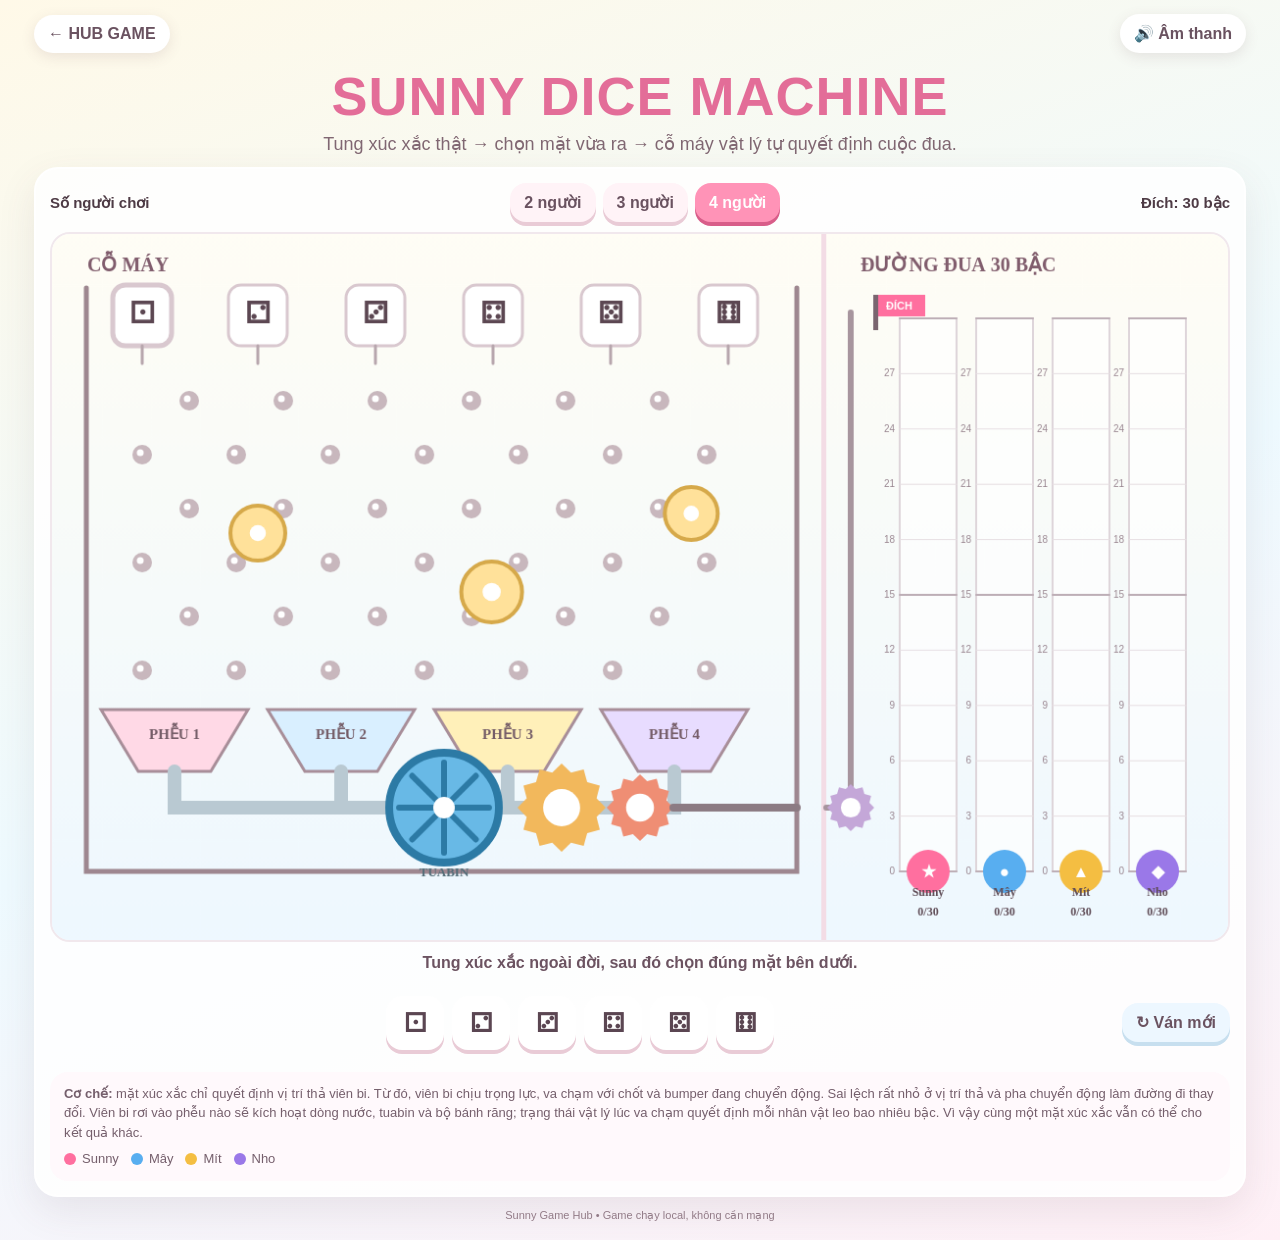
==== games/sunny-dice-machine/index.html @ 9e6ef7a1 "Add Sunny Dice Machine physics race" ====
<!doctype html>
<html lang="vi">
<head>
<meta charset="utf-8">
<meta name="viewport" content="width=device-width,initial-scale=1,viewport-fit=cover">
<meta name="theme-color" content="#fff3d8">
<title>Sunny Dice Machine</title>
<style>
*{box-sizing:border-box}html,body{margin:0;min-height:100%;font-family:"Trebuchet MS",Arial,sans-serif;color:#4e3b45;background:linear-gradient(160deg,#fff9e8,#eefaff 52%,#fff0f6)}button,a{font:inherit}.app{max-width:1240px;margin:auto;padding:14px}.topbar{display:flex;align-items:center;justify-content:space-between;gap:12px;margin-bottom:8px}.back,.iconbtn{border:0;text-decoration:none;background:#fff;color:#6a5260;border-radius:999px;padding:10px 14px;font-weight:900;box-shadow:0 4px 14px #6c4a5b20;cursor:pointer}.hero{text-align:center;padding:4px 10px 12px}.hero h1{margin:0;color:#e36d98;font-size:clamp(30px,5vw,54px);letter-spacing:1px}.hero p{margin:6px 0 0;color:#806772;font-size:clamp(14px,2vw,18px)}.panel{background:#ffffffdd;border:2px solid #fff;border-radius:24px;box-shadow:0 14px 38px #5f41521a;padding:14px}.setup{display:flex;align-items:center;justify-content:space-between;gap:12px;flex-wrap:wrap;margin-bottom:10px}.setup strong{font-size:15px}.seg{display:flex;gap:7px;flex-wrap:wrap}.seg button,.dice button,.reset{border:0;border-radius:16px;background:#fff3f7;color:#6a5260;min-width:48px;padding:10px 14px;font-weight:900;cursor:pointer;box-shadow:0 4px 0 #e9cbd6}.seg button.active{background:#ff93b7;color:#fff;box-shadow:0 4px 0 #d85d89}.seg button:active,.dice button:active,.reset:active{transform:translateY(2px);box-shadow:0 2px 0 #d9bdc8}.canvaswrap{background:#f9fbff;border-radius:20px;overflow:hidden;border:2px solid #f1e8ed}.canvaswrap canvas{display:block;width:100%;height:auto;aspect-ratio:5/3;touch-action:none}.status{display:flex;gap:8px;align-items:center;justify-content:center;min-height:42px;font-weight:900;text-align:center;color:#6c5361}.dicezone{margin-top:12px;display:grid;grid-template-columns:1fr auto;gap:12px;align-items:center}.dice{display:flex;gap:8px;justify-content:center;flex-wrap:wrap}.dice button{font-size:26px;line-height:1;width:58px;height:54px;padding:0;background:#fff;color:#5b4652}.dice button:hover{background:#fff4c8}.dice button:disabled{opacity:.4;cursor:not-allowed}.reset{background:#edf7ff;box-shadow:0 4px 0 #c7dfef}.help{margin-top:12px;font-size:13px;line-height:1.5;color:#755f6c;background:#fff9fc;border-radius:18px;padding:12px 14px}.legend{display:flex;gap:12px;flex-wrap:wrap;margin-top:7px}.dot{display:inline-flex;align-items:center;gap:6px}.dot i{width:12px;height:12px;border-radius:50%;display:inline-block}.history{margin-top:10px;display:flex;gap:7px;flex-wrap:wrap;justify-content:center}.chip{background:#fff;border:1px solid #f0dfe7;border-radius:999px;padding:6px 10px;font-size:12px;font-weight:800}.footer{text-align:center;color:#927b87;font-size:11px;margin:12px 0 4px}@media(max-width:720px){.app{padding:8px}.panel{padding:8px;border-radius:18px}.dicezone{grid-template-columns:1fr}.reset{justify-self:center}.canvaswrap{border-radius:14px}.setup{justify-content:center}.setup>strong{width:100%;text-align:center}.hero{padding-bottom:8px}.help{font-size:12px}}
</style>
</head>
<body>
<main class="app">
  <div class="topbar">
    <a class="back" href="../../index.html">← HUB GAME</a>
    <button class="iconbtn" id="soundBtn" type="button">🔊 Âm thanh</button>
  </div>
  <section class="hero">
    <h1>SUNNY DICE MACHINE</h1>
    <p>Tung xúc xắc thật → chọn mặt vừa ra → cỗ máy vật lý tự quyết định cuộc đua.</p>
  </section>
  <section class="panel">
    <div class="setup">
      <strong>Số người chơi</strong>
      <div class="seg" id="playerButtons">
        <button type="button" data-players="2">2 người</button>
        <button type="button" data-players="3">3 người</button>
        <button type="button" data-players="4" class="active">4 người</button>
      </div>
      <strong>Đích: 30 bậc</strong>
    </div>
    <div class="canvaswrap"><canvas id="game" width="1200" height="720" aria-label="Cỗ máy xúc xắc vật lý"></canvas></div>
    <div class="status" id="status">Tung xúc xắc ngoài đời, sau đó chọn đúng mặt bên dưới.</div>
    <div class="dicezone">
      <div class="dice" id="diceButtons">
        <button type="button" data-die="1" aria-label="Xúc xắc 1">⚀</button>
        <button type="button" data-die="2" aria-label="Xúc xắc 2">⚁</button>
        <button type="button" data-die="3" aria-label="Xúc xắc 3">⚂</button>
        <button type="button" data-die="4" aria-label="Xúc xắc 4">⚃</button>
        <button type="button" data-die="5" aria-label="Xúc xắc 5">⚄</button>
        <button type="button" data-die="6" aria-label="Xúc xắc 6">⚅</button>
      </div>
      <button class="reset" id="resetBtn" type="button">↻ Ván mới</button>
    </div>
    <div class="history" id="history"></div>
    <div class="help">
      <b>Cơ chế:</b> mặt xúc xắc chỉ quyết định vị trí thả viên bi. Từ đó, viên bi chịu trọng lực, va chạm với chốt và bumper đang chuyển động. Sai lệch rất nhỏ ở vị trí thả và pha chuyển động làm đường đi thay đổi. Viên bi rơi vào phễu nào sẽ kích hoạt dòng nước, tuabin và bộ bánh răng; trạng thái vật lý lúc va chạm quyết định mỗi nhân vật leo bao nhiêu bậc. Vì vậy cùng một mặt xúc xắc vẫn có thể cho kết quả khác.
      <div class="legend">
        <span class="dot"><i style="background:#ff6f9f"></i>Sunny</span>
        <span class="dot"><i style="background:#58aef0"></i>Mây</span>
        <span class="dot"><i style="background:#f4be42"></i>Mít</span>
        <span class="dot"><i style="background:#9a78e8"></i>Nho</span>
      </div>
    </div>
  </section>
  <div class="footer">Sunny Game Hub • Game chạy local, không cần mạng</div>
</main>
<script>
(()=>{'use strict';
const canvas=document.getElementById('game'),ctx=canvas.getContext('2d');
const statusEl=document.getElementById('status'),historyEl=document.getElementById('history');
const diceBtns=[...document.querySelectorAll('[data-die]')],playerBtns=[...document.querySelectorAll('[data-players]')];
const soundBtn=document.getElementById('soundBtn'),resetBtn=document.getElementById('resetBtn');
const W=1200,H=720,MACHINE_R=780,TARGET=30;
const racers=[
  {name:'Sunny',icon:'★',color:'#ff6f9f'},
  {name:'Mây',icon:'●',color:'#58aef0'},
  {name:'Mít',icon:'▲',color:'#f4be42'},
  {name:'Nho',icon:'◆',color:'#9a78e8'}
];
const dieChars=['','⚀','⚁','⚂','⚃','⚄','⚅'];
let audioCtx=null,lastHitSound=0;
function beep(freq=440,dur=.05,vol=.025){
  if(!state.sound)return;
  try{
    audioCtx=audioCtx||new (window.AudioContext||window.webkitAudioContext)();
    const o=audioCtx.createOscillator(),g=audioCtx.createGain();
    o.frequency.value=freq;o.type='sine';g.gain.value=vol;o.connect(g);g.connect(audioCtx.destination);
    const t=audioCtx.currentTime;g.gain.setValueAtTime(vol,t);g.gain.exponentialRampToValueAtTime(.0001,t+dur);
    o.start(t);o.stop(t+dur);
  }catch(e){}
}
function mulberry32(a){return function(){let t=a+=0x6D2B79F5;t=Math.imul(t^t>>>15,t|1);t^=t+Math.imul(t^t>>>7,t|61);return((t^t>>>14)>>>0)/4294967296}}
function clamp(v,a,b){return Math.max(a,Math.min(b,v))}
function lerp(a,b,t){return a+(b-a)*t}
function roundRect(x,y,w,h,r,fill,stroke){
  ctx.beginPath();ctx.roundRect(x,y,w,h,r);if(fill){ctx.fillStyle=fill;ctx.fill()}if(stroke){ctx.strokeStyle=stroke;ctx.stroke()}
}
const pegs=[];
for(let r=0;r<6;r++){
  const count=6+(r%2),gap=96,start=92+(r%2?0:48);
  for(let c=0;c<count;c++){const x=start+c*gap;if(x<745)pegs.push({x,y:170+r*55,r:10})}
}
const movingBase=[
  {x:210,y:305,r:23,amp:28,speed:2.1,phase:0},
  {x:420,y:365,r:26,amp:34,speed:1.7,phase:1},
  {x:625,y:285,r:22,amp:30,speed:2.45,phase:2}
];
const state={
  players:4,scores:[0,0,0,0],visualScores:[0,0,0,0],phase:'idle',die:0,marble:null,
  simTime:0,chainTime:0,round:0,history:[],sound:true,winner:null,run:null,particles:[],
  turbine:0,gear:0,resultApplied:false
};
function setStatus(s){statusEl.textContent=s}
function setDiceEnabled(on){diceBtns.forEach(b=>b.disabled=!on)}
function startRun(die){
  if(state.phase!=='idle')return;
  state.die=die;state.round++;state.phase='drop';state.simTime=0;state.chainTime=0;state.resultApplied=false;state.particles=[];
  const seed=((Date.now()&0xffffffff)^(die*2654435761)^(state.round*2246822519))>>>0,rng=mulberry32(seed);
  const startXs=[0,92,210,330,450,570,690];
  const jitter=(rng()-.5)*9,side=(rng()-.5)*18;
  const phases=movingBase.map(()=>rng()*Math.PI*2);
  state.run={seed,rng,phases,collisions:0,energy:0,cup:-1,impact:null,moves:null,oldScores:state.scores.slice(),targetScores:null};
  state.marble={x:startXs[die]+jitter,y:78,vx:side,vy:0,r:15,rot:0};
  setDiceEnabled(false);setStatus('Máy đang chạy: viên bi '+dieChars[die]+' đã được thả...');
  beep(620,.07,.035);
}
function collideCircle(ball,cx,cy,cr,mvx=0,mvy=0){
  const dx=ball.x-cx,dy=ball.y-cy,rr=ball.r+cr,d2=dx*dx+dy*dy;
  if(d2>=rr*rr||d2===0)return false;
  const d=Math.sqrt(d2),nx=dx/d,ny=dy/d,over=rr-d;
  ball.x+=nx*over;ball.y+=ny*over;
  const rvx=ball.vx-mvx,rvy=ball.vy-mvy,dot=rvx*nx+rvy*ny;
  if(dot<0){
    const e=.78;
    ball.vx-=(1+e)*dot*nx;ball.vy-=(1+e)*dot*ny;
    const tangentX=-ny,tangentY=nx,tang=ball.vx*tangentX+ball.vy*tangentY;
    ball.vx-=tangentX*tang*.025;ball.vy-=tangentY*tang*.025;
  }
  state.run.collisions++;state.run.energy+=Math.min(3,Math.abs(dot)*.0025);
  const now=performance.now();if(now-lastHitSound>55){beep(220+Math.min(500,Math.abs(dot)),.025,.012);lastHitSound=now}
  return true;
}
function stepPhysics(dt){
  if(state.phase!=='drop'||!state.marble)return;
  const b=state.marble;state.simTime+=dt;
  b.vy+=1020*dt;b.x+=b.vx*dt;b.y+=b.vy*dt;b.rot+=b.vx*dt*.018;
  if(b.x-b.r<38){b.x=38+b.r;b.vx=Math.abs(b.vx)*.82;state.run.collisions++}
  if(b.x+b.r>MACHINE_R-24){b.x=MACHINE_R-24-b.r;b.vx=-Math.abs(b.vx)*.82;state.run.collisions++}
  pegs.forEach(p=>collideCircle(b,p.x,p.y,p.r));
  movingBase.forEach((p,i)=>{
    const ph=state.run.phases[i],cx=p.x+Math.sin(state.simTime*p.speed+ph)*p.amp;
    const mvx=Math.cos(state.simTime*p.speed+ph)*p.amp*p.speed;
    collideCircle(b,cx,p.y,p.r,mvx,0);
  });
  if(b.y>505){
    const cup=clamp(Math.floor((b.x-50)/170),0,3);
    state.run.cup=cup;
    state.run.impact={x:b.x,y:b.y,vx:b.vx,vy:b.vy,speed:Math.hypot(b.vx,b.vy)};
    beginChain();
  }else if(state.simTime>8){
    b.y=510;state.run.cup=clamp(Math.floor((b.x-50)/170),0,3);
    state.run.impact={x:b.x,y:b.y,vx:b.vx,vy:b.vy,speed:Math.hypot(b.vx,b.vy)};
    beginChain();
  }
}
function computeMoves(){
  const r=state.run,i=r.impact,cup=r.cup;
  const basis=i.x*.017+i.vx*.026+i.vy*.0067+r.collisions*.61+state.die*1.19+r.energy*.43;
  const moves=[];
  for(let p=0;p<state.players;p++){
    const wave=Math.sin(basis+p*1.83)+Math.cos(basis*.57+p*2.11)+Math.sin((cup+1)*(p+2)*.79+i.speed*.008);
    let m=1+Math.floor(clamp((wave+3)/6,0,.999)*5);
    if(p===cup%state.players)m=Math.min(6,m+1);
    moves.push(m);
  }
  r.moves=moves;r.targetScores=r.oldScores.map((s,p)=>s+(moves[p]||0));
}
function beginChain(){
  if(state.phase!=='drop')return;
  state.phase='chain';state.chainTime=0;state.marble.vx*=.25;state.marble.vy=0;
  computeMoves();
  setStatus('Viên bi vào phễu '+(state.run.cup+1)+'. Nước đang truyền lực sang tuabin...');
  beep(180,.12,.03);
}
function updateChain(dt){
  if(state.phase!=='chain')return;
  state.chainTime+=dt;
  const impact=state.run.impact,boost=1+clamp(impact.speed/900,0,.8)+clamp(state.run.energy/10,0,.6);
  if(state.chainTime>.55){state.turbine+=dt*4.2*boost;state.gear-=dt*2.5*boost}
  if(state.chainTime>.35&&state.chainTime<1.8&&Math.random()<dt*45){
    state.particles.push({t:0,d:.7+Math.random()*.6,j:(Math.random()-.5)*18});
  }
  state.particles.forEach(p=>p.t+=dt);state.particles=state.particles.filter(p=>p.t<p.d);
  if(state.chainTime>1.65){
    const q=clamp((state.chainTime-1.65)/1.15,0,1),ease=1-Math.pow(1-q,3);
    for(let p=0;p<state.players;p++)state.visualScores[p]=lerp(state.run.oldScores[p],state.run.targetScores[p],ease);
  }
  if(state.chainTime>2.9&&!state.resultApplied){
    state.resultApplied=true;state.scores=state.run.targetScores.slice();state.visualScores=state.scores.slice();
    const best=Math.max(...state.scores.slice(0,state.players));
    const crossed=[];for(let p=0;p<state.players;p++)if(state.scores[p]>=TARGET)crossed.push(p);
    const desc=state.run.moves.map((m,p)=>racers[p].name+' +'+m).join(' • ');
    state.history.unshift(dieChars[state.die]+' → '+desc);state.history=state.history.slice(0,5);renderHistory();
    if(crossed.length){
      let winner=crossed[0];crossed.forEach(p=>{if(state.scores[p]>state.scores[winner])winner=p});
      state.winner=winner;state.phase='gameover';setStatus('🏆 '+racers[winner].name+' đã lên tới đỉnh! Bấm “Ván mới” để chơi lại.');beep(880,.16,.05);setTimeout(()=>beep(1100,.18,.04),170);
    }else{
      state.phase='idle';setDiceEnabled(true);setStatus('Kết quả: '+desc+'. Tung xúc xắc thật cho lượt tiếp theo.');beep(760,.08,.025);
    }
  }
}
function renderHistory(){historyEl.innerHTML=state.history.map(x=>'<span class="chip">'+x+'</span>').join('')}
function resetGame(players=state.players){
  state.players=players;state.scores=[0,0,0,0];state.visualScores=[0,0,0,0];state.phase='idle';state.die=0;state.marble=null;state.round=0;state.history=[];state.winner=null;state.particles=[];state.turbine=0;state.gear=0;state.resultApplied=false;
  playerBtns.forEach(b=>b.classList.toggle('active',+b.dataset.players===players));
  setDiceEnabled(true);renderHistory();setStatus('Tung xúc xắc ngoài đời, sau đó chọn đúng mặt bên dưới.');
}
function drawMachine(){
  ctx.clearRect(0,0,W,H);
  const g=ctx.createLinearGradient(0,0,0,H);g.addColorStop(0,'#fffdf5');g.addColorStop(1,'#eef8ff');ctx.fillStyle=g;ctx.fillRect(0,0,W,H);
  ctx.fillStyle='#f3dce5';ctx.fillRect(785,0,5,H);
  ctx.fillStyle='#815d6d';ctx.font='900 20px Trebuchet MS';ctx.fillText('CỖ MÁY',36,38);ctx.fillText('ĐƯỜNG ĐUA 30 BẬC',825,38);
  // khung máy
  ctx.strokeStyle='#9e8790';ctx.lineWidth=5;ctx.beginPath();ctx.moveTo(35,55);ctx.lineTo(35,650);ctx.lineTo(760,650);ctx.lineTo(760,55);ctx.stroke();
  // 6 cửa thả
  const xs=[92,210,330,450,570,690];
  for(let d=1;d<=6;d++){
    roundRect(xs[d-1]-30,52,60,62,13,'#fff','#d9c8cf');ctx.fillStyle='#5c4752';ctx.font='700 30px Arial';ctx.textAlign='center';ctx.fillText(dieChars[d],xs[d-1],91);
    ctx.strokeStyle='#b7a6ad';ctx.lineWidth=3;ctx.beginPath();ctx.moveTo(xs[d-1],114);ctx.lineTo(xs[d-1],132);ctx.stroke();
  }
  ctx.textAlign='left';
  // chốt
  pegs.forEach(p=>{ctx.beginPath();ctx.arc(p.x,p.y,p.r,0,Math.PI*2);ctx.fillStyle='#c8b7bd';ctx.fill();ctx.beginPath();ctx.arc(p.x-2,p.y-2,p.r*.35,0,Math.PI*2);ctx.fillStyle='#fff';ctx.fill()});
  // bumper động
  movingBase.forEach((p,i)=>{
    const ph=state.run?state.run.phases[i]:p.phase,cx=p.x+Math.sin((state.simTime||0)*p.speed+ph)*p.amp;
    ctx.beginPath();ctx.arc(cx,p.y,p.r+5,0,Math.PI*2);ctx.fillStyle='#ffe19a';ctx.fill();ctx.strokeStyle='#d6a94a';ctx.lineWidth=4;ctx.stroke();
    ctx.beginPath();ctx.arc(cx,p.y,p.r*.36,0,Math.PI*2);ctx.fillStyle='#fff';ctx.fill();
  });
  // phễu
  for(let c=0;c<4;c++){
    const x=50+c*170;
    ctx.fillStyle=['#ffd9e6','#d9efff','#fff0b9','#e8dcff'][c];
    ctx.beginPath();ctx.moveTo(x,485);ctx.lineTo(x+150,485);ctx.lineTo(x+112,548);ctx.lineTo(x+38,548);ctx.closePath();ctx.fill();
    ctx.strokeStyle='#a88e99';ctx.lineWidth=3;ctx.stroke();
    ctx.fillStyle='#755d68';ctx.font='800 15px Trebuchet MS';ctx.textAlign='center';ctx.fillText('PHỄU '+(c+1),x+75,515);
  }
  ctx.textAlign='left';
  // ống dẫn
  const cup=state.run?state.run.cup:-1;
  for(let c=0;c<4;c++){
    const sx=125+c*170,sy=548;ctx.strokeStyle=c===cup&&state.phase==='chain'?'#63bff0':'#b9c9d2';ctx.lineWidth=14;ctx.lineCap='round';
    ctx.beginPath();ctx.moveTo(sx,sy);ctx.lineTo(sx,585);ctx.lineTo(400,585);ctx.stroke();
  }
  // tuabin
  drawWheel(400,585,56,state.turbine,'#68b9e6','#2c7aa5',8);
  ctx.fillStyle='#536d78';ctx.font='800 13px Trebuchet MS';ctx.textAlign='center';ctx.fillText('TUABIN',400,655);
  // bánh răng
  drawGear(520,585,45,state.gear,'#f2b85c');drawGear(600,585,34,-state.gear*1.35,'#ef8e74');
  ctx.strokeStyle='#8c7b83';ctx.lineWidth=8;ctx.beginPath();ctx.moveTo(634,585);ctx.lineTo(760,585);ctx.stroke();
  // nước
  if(state.phase==='chain'&&cup>=0){
    const sx=125+cup*170;
    state.particles.forEach(p=>{
      const q=clamp(p.t/p.d,0,1);let x,y;
      if(q<.4){const z=q/.4;x=sx;y=lerp(548,585,z)}
      else{const z=(q-.4)/.6;x=lerp(sx,400,z);y=585}
      ctx.beginPath();ctx.arc(x+p.j*Math.sin(q*Math.PI),y,5,0,Math.PI*2);ctx.fillStyle='#55b9eeaa';ctx.fill()
    });
  }
  // viên bi
  if(state.marble){
    const b=state.marble;ctx.save();ctx.translate(b.x,b.y);ctx.rotate(b.rot);
    const mg=ctx.createRadialGradient(-5,-7,2,0,0,b.r);mg.addColorStop(0,'#fff6a8');mg.addColorStop(.35,'#ffbd52');mg.addColorStop(1,'#d9772d');
    ctx.fillStyle=mg;ctx.beginPath();ctx.arc(0,0,b.r,0,Math.PI*2);ctx.fill();ctx.strokeStyle='#a85c26';ctx.lineWidth=2;ctx.stroke();ctx.restore();
  }
  // truyền lực sang khu đua
  ctx.strokeStyle='#a7959e';ctx.lineWidth=6;ctx.beginPath();ctx.moveTo(790,585);ctx.lineTo(815,585);ctx.lineTo(815,80);ctx.stroke();
  drawGear(815,585,24,-state.gear*1.6,'#c4a7d8');
}
function drawWheel(x,y,r,a,fill,stroke,spokes){
  ctx.save();ctx.translate(x,y);ctx.rotate(a);ctx.strokeStyle=stroke;ctx.lineWidth=8;ctx.fillStyle=fill;ctx.beginPath();ctx.arc(0,0,r,0,Math.PI*2);ctx.fill();ctx.stroke();
  ctx.lineWidth=6;for(let i=0;i<spokes;i++){const t=i*Math.PI*2/spokes;ctx.beginPath();ctx.moveTo(0,0);ctx.lineTo(Math.cos(t)*r*.82,Math.sin(t)*r*.82);ctx.stroke()}
  ctx.beginPath();ctx.arc(0,0,11,0,Math.PI*2);ctx.fillStyle='#fff';ctx.fill();ctx.restore();
}
function drawGear(x,y,r,a,color){
  ctx.save();ctx.translate(x,y);ctx.rotate(a);ctx.fillStyle=color;ctx.beginPath();
  const n=12;for(let i=0;i<n*2;i++){const rr=i%2?r*.82:r,ang=i*Math.PI/n;const px=Math.cos(ang)*rr,py=Math.sin(ang)*rr;i?ctx.lineTo(px,py):ctx.moveTo(px,py)}ctx.closePath();ctx.fill();
  ctx.beginPath();ctx.arc(0,0,r*.42,0,Math.PI*2);ctx.fillStyle='#fff';ctx.fill();ctx.restore();
}
function drawRace(){
  const top=86,bottom=650,trackH=bottom-top;
  for(let p=0;p<state.players;p++){
    const x=865+p*78,w=58;
    ctx.fillStyle='#ffffffb5';ctx.fillRect(x,top,w,trackH);
    ctx.strokeStyle='#ded5da';ctx.lineWidth=2;ctx.strokeRect(x,top,w,trackH);
    for(let s=0;s<=10;s++){
      const y=bottom-s*(trackH/10);ctx.strokeStyle=s%5===0?'#bdaeb6':'#e7dfe3';ctx.lineWidth=s%5===0?2:1;
      ctx.beginPath();ctx.moveTo(x,y);ctx.lineTo(x+w,y);ctx.stroke();
      if(s<10){ctx.fillStyle='#9a8791';ctx.font='10px Arial';ctx.textAlign='right';ctx.fillText(String(s*3),x-5,y+3)}
    }
    const score=clamp(state.visualScores[p],0,TARGET),y=bottom-(score/TARGET)*trackH;
    ctx.fillStyle=racers[p].color;ctx.beginPath();ctx.arc(x+w/2,y,22,0,Math.PI*2);ctx.fill();
    ctx.fillStyle='#fff';ctx.font='900 17px Arial';ctx.textAlign='center';ctx.fillText(racers[p].icon,x+w/2,y+6);
    ctx.fillStyle='#5e4b55';ctx.font='900 12px Trebuchet MS';ctx.fillText(racers[p].name,x+w/2,675);ctx.fillText(Math.floor(state.visualScores[p])+'/30',x+w/2,695);
    if(state.phase==='chain'&&state.chainTime>1.65&&state.run&&state.run.moves){
      const q=clamp((state.chainTime-1.65)/1.15,0,1);
      if(q<1){ctx.fillStyle=racers[p].color;ctx.font='900 18px Trebuchet MS';ctx.fillText('+'+state.run.moves[p],x+w/2,y-31)}
    }
  }
  ctx.textAlign='left';
  // cờ đích
  ctx.fillStyle='#7a6570';ctx.fillRect(838,62,5,36);ctx.fillStyle='#ff6f9f';ctx.fillRect(843,62,48,22);ctx.fillStyle='#fff';ctx.font='900 11px Arial';ctx.fillText('ĐÍCH',851,77);
  if(state.winner!==null&&state.phase==='gameover'){
    ctx.fillStyle='#fff8c6e8';ctx.fillRect(830,280,330,120);ctx.fillStyle='#6b5360';ctx.font='900 28px Trebuchet MS';ctx.textAlign='center';ctx.fillText('🏆 '+racers[state.winner].name+' THẮNG!',995,340);ctx.font='700 15px Trebuchet MS';ctx.fillText('Hoàn thành cuộc đua 30 bậc',995,370);ctx.textAlign='left';
  }
}
function render(){drawMachine();drawRace()}
let last=performance.now(),acc=0;
function loop(now){
  const frame=Math.min(.05,(now-last)/1000);last=now;acc+=frame;
  const fixed=1/120;while(acc>=fixed){stepPhysics(fixed);updateChain(fixed);acc-=fixed}
  render();requestAnimationFrame(loop)
}
diceBtns.forEach(b=>b.addEventListener('click',()=>startRun(+b.dataset.die)));
playerBtns.forEach(b=>b.addEventListener('click',()=>{const n=+b.dataset.players;if(n===state.players)return;if(state.round&&state.phase!=='gameover'&&!confirm('Đổi số người sẽ bắt đầu ván mới. Tiếp tục?'))return;resetGame(n)}));
resetBtn.addEventListener('click',()=>resetGame(state.players));
soundBtn.addEventListener('click',()=>{state.sound=!state.sound;soundBtn.textContent=state.sound?'🔊 Âm thanh':'🔇 Tắt âm'});
resetGame(4);requestAnimationFrame(loop);
})();
</script>
</body>
</html>
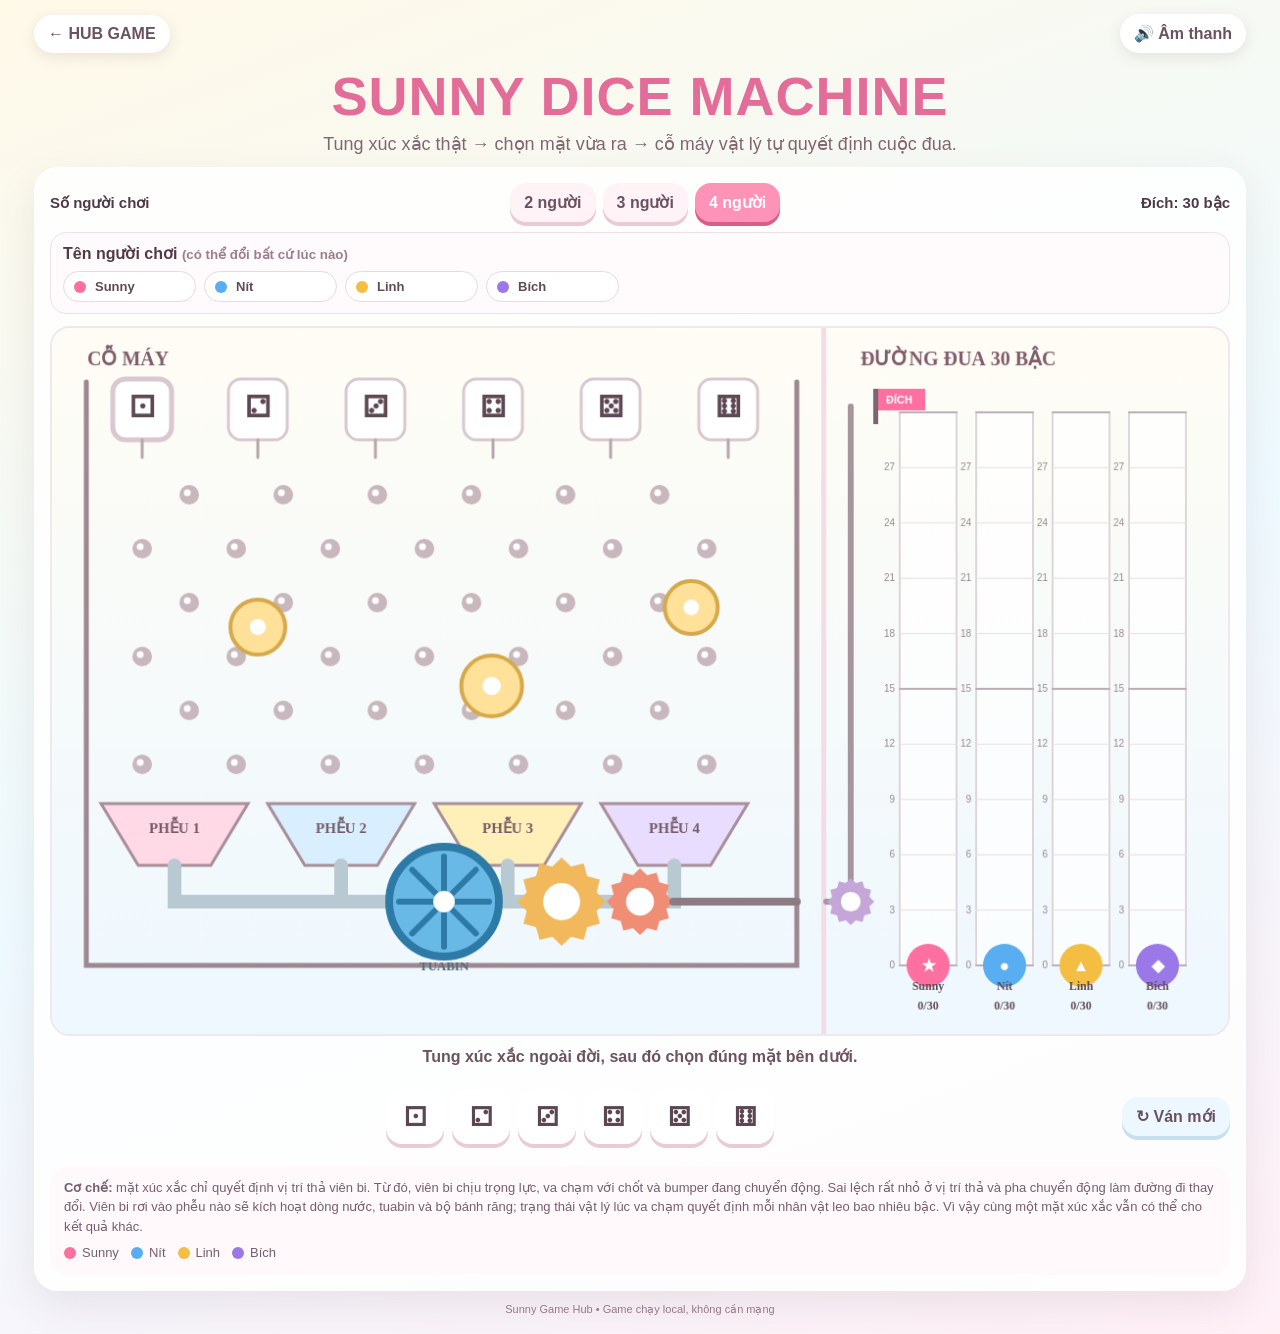
==== commit 8c0396b4: "Slow water animation and add editable player names" ====
--- a/games/sunny-dice-machine/index.html
+++ b/games/sunny-dice-machine/index.html
@@ -6,7 +6,7 @@
 <meta name="theme-color" content="#fff3d8">
 <title>Sunny Dice Machine</title>
 <style>
-*{box-sizing:border-box}html,body{margin:0;min-height:100%;font-family:"Trebuchet MS",Arial,sans-serif;color:#4e3b45;background:linear-gradient(160deg,#fff9e8,#eefaff 52%,#fff0f6)}button,a{font:inherit}.app{max-width:1240px;margin:auto;padding:14px}.topbar{display:flex;align-items:center;justify-content:space-between;gap:12px;margin-bottom:8px}.back,.iconbtn{border:0;text-decoration:none;background:#fff;color:#6a5260;border-radius:999px;padding:10px 14px;font-weight:900;box-shadow:0 4px 14px #6c4a5b20;cursor:pointer}.hero{text-align:center;padding:4px 10px 12px}.hero h1{margin:0;color:#e36d98;font-size:clamp(30px,5vw,54px);letter-spacing:1px}.hero p{margin:6px 0 0;color:#806772;font-size:clamp(14px,2vw,18px)}.panel{background:#ffffffdd;border:2px solid #fff;border-radius:24px;box-shadow:0 14px 38px #5f41521a;padding:14px}.setup{display:flex;align-items:center;justify-content:space-between;gap:12px;flex-wrap:wrap;margin-bottom:10px}.setup strong{font-size:15px}.seg{display:flex;gap:7px;flex-wrap:wrap}.seg button,.dice button,.reset{border:0;border-radius:16px;background:#fff3f7;color:#6a5260;min-width:48px;padding:10px 14px;font-weight:900;cursor:pointer;box-shadow:0 4px 0 #e9cbd6}.seg button.active{background:#ff93b7;color:#fff;box-shadow:0 4px 0 #d85d89}.seg button:active,.dice button:active,.reset:active{transform:translateY(2px);box-shadow:0 2px 0 #d9bdc8}.canvaswrap{background:#f9fbff;border-radius:20px;overflow:hidden;border:2px solid #f1e8ed}.canvaswrap canvas{display:block;width:100%;height:auto;aspect-ratio:5/3;touch-action:none}.status{display:flex;gap:8px;align-items:center;justify-content:center;min-height:42px;font-weight:900;text-align:center;color:#6c5361}.dicezone{margin-top:12px;display:grid;grid-template-columns:1fr auto;gap:12px;align-items:center}.dice{display:flex;gap:8px;justify-content:center;flex-wrap:wrap}.dice button{font-size:26px;line-height:1;width:58px;height:54px;padding:0;background:#fff;color:#5b4652}.dice button:hover{background:#fff4c8}.dice button:disabled{opacity:.4;cursor:not-allowed}.reset{background:#edf7ff;box-shadow:0 4px 0 #c7dfef}.help{margin-top:12px;font-size:13px;line-height:1.5;color:#755f6c;background:#fff9fc;border-radius:18px;padding:12px 14px}.legend{display:flex;gap:12px;flex-wrap:wrap;margin-top:7px}.dot{display:inline-flex;align-items:center;gap:6px}.dot i{width:12px;height:12px;border-radius:50%;display:inline-block}.history{margin-top:10px;display:flex;gap:7px;flex-wrap:wrap;justify-content:center}.chip{background:#fff;border:1px solid #f0dfe7;border-radius:999px;padding:6px 10px;font-size:12px;font-weight:800}.footer{text-align:center;color:#927b87;font-size:11px;margin:12px 0 4px}@media(max-width:720px){.app{padding:8px}.panel{padding:8px;border-radius:18px}.dicezone{grid-template-columns:1fr}.reset{justify-self:center}.canvaswrap{border-radius:14px}.setup{justify-content:center}.setup>strong{width:100%;text-align:center}.hero{padding-bottom:8px}.help{font-size:12px}}
+*{box-sizing:border-box}html,body{margin:0;min-height:100%;font-family:"Trebuchet MS",Arial,sans-serif;color:#4e3b45;background:linear-gradient(160deg,#fff9e8,#eefaff 52%,#fff0f6)}button,a{font:inherit}.app{max-width:1240px;margin:auto;padding:14px}.topbar{display:flex;align-items:center;justify-content:space-between;gap:12px;margin-bottom:8px}.back,.iconbtn{border:0;text-decoration:none;background:#fff;color:#6a5260;border-radius:999px;padding:10px 14px;font-weight:900;box-shadow:0 4px 14px #6c4a5b20;cursor:pointer}.hero{text-align:center;padding:4px 10px 12px}.hero h1{margin:0;color:#e36d98;font-size:clamp(30px,5vw,54px);letter-spacing:1px}.hero p{margin:6px 0 0;color:#806772;font-size:clamp(14px,2vw,18px)}.panel{background:#ffffffdd;border:2px solid #fff;border-radius:24px;box-shadow:0 14px 38px #5f41521a;padding:14px}.setup{display:flex;align-items:center;justify-content:space-between;gap:12px;flex-wrap:wrap;margin-bottom:10px}.setup strong{font-size:15px}.seg{display:flex;gap:7px;flex-wrap:wrap}.namesbox{margin:2px 0 12px;padding:11px 12px;background:#fffafc;border:1px solid #f3dfe8;border-radius:16px}.namesbox strong{display:block;margin-bottom:8px}.namesbox small{font-weight:700;color:#9a7f8d}.nameinputs{display:flex;gap:8px;flex-wrap:wrap}.namefield{display:flex;align-items:center;gap:7px;background:#fff;border:1px solid #ead9e1;border-radius:999px;padding:6px 10px}.namefield i{width:12px;height:12px;border-radius:50%;display:block;flex:none}.namefield input{width:92px;border:0;outline:0;background:transparent;color:#5f4b56;font-weight:900;font-size:13px}.namefield input:focus{color:#d95786}.seg button,.dice button,.reset{border:0;border-radius:16px;background:#fff3f7;color:#6a5260;min-width:48px;padding:10px 14px;font-weight:900;cursor:pointer;box-shadow:0 4px 0 #e9cbd6}.seg button.active{background:#ff93b7;color:#fff;box-shadow:0 4px 0 #d85d89}.seg button:active,.dice button:active,.reset:active{transform:translateY(2px);box-shadow:0 2px 0 #d9bdc8}.canvaswrap{background:#f9fbff;border-radius:20px;overflow:hidden;border:2px solid #f1e8ed}.canvaswrap canvas{display:block;width:100%;height:auto;aspect-ratio:5/3;touch-action:none}.status{display:flex;gap:8px;align-items:center;justify-content:center;min-height:42px;font-weight:900;text-align:center;color:#6c5361}.dicezone{margin-top:12px;display:grid;grid-template-columns:1fr auto;gap:12px;align-items:center}.dice{display:flex;gap:8px;justify-content:center;flex-wrap:wrap}.dice button{font-size:26px;line-height:1;width:58px;height:54px;padding:0;background:#fff;color:#5b4652}.dice button:hover{background:#fff4c8}.dice button:disabled{opacity:.4;cursor:not-allowed}.reset{background:#edf7ff;box-shadow:0 4px 0 #c7dfef}.help{margin-top:12px;font-size:13px;line-height:1.5;color:#755f6c;background:#fff9fc;border-radius:18px;padding:12px 14px}.legend{display:flex;gap:12px;flex-wrap:wrap;margin-top:7px}.dot{display:inline-flex;align-items:center;gap:6px}.dot i{width:12px;height:12px;border-radius:50%;display:inline-block}.history{margin-top:10px;display:flex;gap:7px;flex-wrap:wrap;justify-content:center}.chip{background:#fff;border:1px solid #f0dfe7;border-radius:999px;padding:6px 10px;font-size:12px;font-weight:800}.footer{text-align:center;color:#927b87;font-size:11px;margin:12px 0 4px}@media(max-width:720px){.app{padding:8px}.panel{padding:8px;border-radius:18px}.dicezone{grid-template-columns:1fr}.reset{justify-self:center}.canvaswrap{border-radius:14px}.setup{justify-content:center}.setup>strong{width:100%;text-align:center}.nameinputs{justify-content:center}.namefield input{width:82px}.hero{padding-bottom:8px}.help{font-size:12px}}
 </style>
 </head>
 <body>
@@ -29,6 +29,10 @@
       </div>
       <strong>Đích: 30 bậc</strong>
     </div>
+    <div class="namesbox">
+      <strong>Tên người chơi <small>(có thể đổi bất cứ lúc nào)</small></strong>
+      <div class="nameinputs" id="nameInputs"></div>
+    </div>
     <div class="canvaswrap"><canvas id="game" width="1200" height="720" aria-label="Cỗ máy xúc xắc vật lý"></canvas></div>
     <div class="status" id="status">Tung xúc xắc ngoài đời, sau đó chọn đúng mặt bên dưới.</div>
     <div class="dicezone">
@@ -45,12 +49,7 @@
     <div class="history" id="history"></div>
     <div class="help">
       <b>Cơ chế:</b> mặt xúc xắc chỉ quyết định vị trí thả viên bi. Từ đó, viên bi chịu trọng lực, va chạm với chốt và bumper đang chuyển động. Sai lệch rất nhỏ ở vị trí thả và pha chuyển động làm đường đi thay đổi. Viên bi rơi vào phễu nào sẽ kích hoạt dòng nước, tuabin và bộ bánh răng; trạng thái vật lý lúc va chạm quyết định mỗi nhân vật leo bao nhiêu bậc. Vì vậy cùng một mặt xúc xắc vẫn có thể cho kết quả khác.
-      <div class="legend">
-        <span class="dot"><i style="background:#ff6f9f"></i>Sunny</span>
-        <span class="dot"><i style="background:#58aef0"></i>Mây</span>
-        <span class="dot"><i style="background:#f4be42"></i>Mít</span>
-        <span class="dot"><i style="background:#9a78e8"></i>Nho</span>
-      </div>
+      <div class="legend" id="legend"></div>
     </div>
   </section>
   <div class="footer">Sunny Game Hub • Game chạy local, không cần mạng</div>
@@ -59,14 +58,19 @@
 (()=>{'use strict';
 const canvas=document.getElementById('game'),ctx=canvas.getContext('2d');
 const statusEl=document.getElementById('status'),historyEl=document.getElementById('history');
+const nameInputsEl=document.getElementById('nameInputs'),legendEl=document.getElementById('legend');
 const diceBtns=[...document.querySelectorAll('[data-die]')],playerBtns=[...document.querySelectorAll('[data-players]')];
 const soundBtn=document.getElementById('soundBtn'),resetBtn=document.getElementById('resetBtn');
 const W=1200,H=720,MACHINE_R=780,TARGET=30;
+const DEFAULT_NAMES=['Sunny','Nít','Linh','Bích'];
+let savedNames;
+try{savedNames=JSON.parse(localStorage.getItem('sunnyDicePlayerNames')||'null')}catch(e){savedNames=null}
+if(!Array.isArray(savedNames))savedNames=DEFAULT_NAMES.slice();
 const racers=[
-  {name:'Sunny',icon:'★',color:'#ff6f9f'},
-  {name:'Mây',icon:'●',color:'#58aef0'},
-  {name:'Mít',icon:'▲',color:'#f4be42'},
-  {name:'Nho',icon:'◆',color:'#9a78e8'}
+  {name:savedNames[0]||DEFAULT_NAMES[0],icon:'★',color:'#ff6f9f'},
+  {name:savedNames[1]||DEFAULT_NAMES[1],icon:'●',color:'#58aef0'},
+  {name:savedNames[2]||DEFAULT_NAMES[2],icon:'▲',color:'#f4be42'},
+  {name:savedNames[3]||DEFAULT_NAMES[3],icon:'◆',color:'#9a78e8'}
 ];
 const dieChars=['','⚀','⚁','⚂','⚃','⚄','⚅'];
 let audioCtx=null,lastHitSound=0;
@@ -103,6 +107,30 @@
 };
 function setStatus(s){statusEl.textContent=s}
 function setDiceEnabled(on){diceBtns.forEach(b=>b.disabled=!on)}
+function saveNames(){
+  try{localStorage.setItem('sunnyDicePlayerNames',JSON.stringify(racers.map(r=>r.name)))}catch(e){}
+}
+function renderLegend(){
+  legendEl.replaceChildren();
+  for(let p=0;p<state.players;p++){
+    const span=document.createElement('span');span.className='dot';
+    const dot=document.createElement('i');dot.style.background=racers[p].color;
+    const name=document.createTextNode(racers[p].name||DEFAULT_NAMES[p]);
+    span.append(dot,name);legendEl.append(span);
+  }
+}
+function renderNameInputs(){
+  nameInputsEl.replaceChildren();
+  for(let p=0;p<state.players;p++){
+    const label=document.createElement('label');label.className='namefield';
+    const dot=document.createElement('i');dot.style.background=racers[p].color;
+    const input=document.createElement('input');input.type='text';input.maxLength=12;input.value=racers[p].name||DEFAULT_NAMES[p];input.setAttribute('aria-label','Tên người chơi '+(p+1));
+    input.addEventListener('input',()=>{racers[p].name=input.value.slice(0,12);saveNames();renderLegend()});
+    input.addEventListener('blur',()=>{const v=input.value.trim();racers[p].name=v||DEFAULT_NAMES[p];input.value=racers[p].name;saveNames();renderLegend()});
+    label.append(dot,input);nameInputsEl.append(label);
+  }
+  renderLegend();
+}
 function startRun(die){
   if(state.phase!=='idle')return;
   state.die=die;state.round++;state.phase='drop';state.simTime=0;state.chainTime=0;state.resultApplied=false;state.particles=[];
@@ -110,7 +138,7 @@
   const startXs=[0,92,210,330,450,570,690];
   const jitter=(rng()-.5)*9,side=(rng()-.5)*18;
   const phases=movingBase.map(()=>rng()*Math.PI*2);
-  state.run={seed,rng,phases,collisions:0,energy:0,cup:-1,impact:null,moves:null,oldScores:state.scores.slice(),targetScores:null};
+  state.run={seed,rng,phases,collisions:0,energy:0,cup:-1,impact:null,moves:null,oldScores:state.scores.slice(),targetScores:null,waterAnnounced:false};
   state.marble={x:startXs[die]+jitter,y:78,vx:side,vy:0,r:15,rot:0};
   setDiceEnabled(false);setStatus('Máy đang chạy: viên bi '+dieChars[die]+' đã được thả...');
   beep(620,.07,.035);
@@ -177,16 +205,17 @@
   if(state.phase!=='chain')return;
   state.chainTime+=dt;
   const impact=state.run.impact,boost=1+clamp(impact.speed/900,0,.8)+clamp(state.run.energy/10,0,.6);
-  if(state.chainTime>.55){state.turbine+=dt*4.2*boost;state.gear-=dt*2.5*boost}
-  if(state.chainTime>.35&&state.chainTime<1.8&&Math.random()<dt*45){
-    state.particles.push({t:0,d:.7+Math.random()*.6,j:(Math.random()-.5)*18});
+  if(state.chainTime>.45&&state.chainTime<4.15&&Math.random()<dt*22){
+    state.particles.push({t:0,d:3.0+Math.random()*1.15,j:(Math.random()-.5)*12,r:5.5+Math.random()*2.5});
   }
   state.particles.forEach(p=>p.t+=dt);state.particles=state.particles.filter(p=>p.t<p.d);
-  if(state.chainTime>1.65){
-    const q=clamp((state.chainTime-1.65)/1.15,0,1),ease=1-Math.pow(1-q,3);
+  if(state.chainTime>2.75){state.turbine+=dt*2.15*boost;state.gear-=dt*1.25*boost}
+  if(state.chainTime>2.85&&!state.run.waterAnnounced){state.run.waterAnnounced=true;setStatus('Nước đã tới tuabin. Guồng nước và bánh răng đang truyền lực sang đường đua...')}
+  if(state.chainTime>4.55){
+    const q=clamp((state.chainTime-4.55)/1.25,0,1),ease=1-Math.pow(1-q,3);
     for(let p=0;p<state.players;p++)state.visualScores[p]=lerp(state.run.oldScores[p],state.run.targetScores[p],ease);
   }
-  if(state.chainTime>2.9&&!state.resultApplied){
+  if(state.chainTime>6.05&&!state.resultApplied){
     state.resultApplied=true;state.scores=state.run.targetScores.slice();state.visualScores=state.scores.slice();
     const best=Math.max(...state.scores.slice(0,state.players));
     const crossed=[];for(let p=0;p<state.players;p++)if(state.scores[p]>=TARGET)crossed.push(p);
@@ -200,11 +229,14 @@
     }
   }
 }
-function renderHistory(){historyEl.innerHTML=state.history.map(x=>'<span class="chip">'+x+'</span>').join('')}
+function renderHistory(){
+  historyEl.replaceChildren();
+  state.history.forEach(x=>{const span=document.createElement('span');span.className='chip';span.textContent=x;historyEl.append(span)});
+}
 function resetGame(players=state.players){
   state.players=players;state.scores=[0,0,0,0];state.visualScores=[0,0,0,0];state.phase='idle';state.die=0;state.marble=null;state.round=0;state.history=[];state.winner=null;state.particles=[];state.turbine=0;state.gear=0;state.resultApplied=false;
   playerBtns.forEach(b=>b.classList.toggle('active',+b.dataset.players===players));
-  setDiceEnabled(true);renderHistory();setStatus('Tung xúc xắc ngoài đời, sau đó chọn đúng mặt bên dưới.');
+  renderNameInputs();setDiceEnabled(true);renderHistory();setStatus('Tung xúc xắc ngoài đời, sau đó chọn đúng mặt bên dưới.');
 }
 function drawMachine(){
   ctx.clearRect(0,0,W,H);
@@ -249,14 +281,21 @@
   // bánh răng
   drawGear(520,585,45,state.gear,'#f2b85c');drawGear(600,585,34,-state.gear*1.35,'#ef8e74');
   ctx.strokeStyle='#8c7b83';ctx.lineWidth=8;ctx.beginPath();ctx.moveTo(634,585);ctx.lineTo(760,585);ctx.stroke();
-  // nước
+  // nước: chạy chậm, có dòng chính và giọt lớn để nhìn rõ đường truyền lực
   if(state.phase==='chain'&&cup>=0){
     const sx=125+cup*170;
+    const waterQ=clamp((state.chainTime-.45)/3.15,0,1);
+    ctx.save();ctx.strokeStyle='#4ebaf0cc';ctx.lineWidth=9;ctx.lineCap='round';ctx.beginPath();ctx.moveTo(sx,548);
+    if(waterQ<=.24){ctx.lineTo(sx,lerp(548,585,waterQ/.24))}
+    else{ctx.lineTo(sx,585);ctx.lineTo(lerp(sx,400,(waterQ-.24)/.76),585)}
+    ctx.stroke();ctx.restore();
     state.particles.forEach(p=>{
       const q=clamp(p.t/p.d,0,1);let x,y;
-      if(q<.4){const z=q/.4;x=sx;y=lerp(548,585,z)}
-      else{const z=(q-.4)/.6;x=lerp(sx,400,z);y=585}
-      ctx.beginPath();ctx.arc(x+p.j*Math.sin(q*Math.PI),y,5,0,Math.PI*2);ctx.fillStyle='#55b9eeaa';ctx.fill()
+      if(q<.24){const z=q/.24;x=sx;y=lerp(548,585,z)}
+      else{const z=(q-.24)/.76;x=lerp(sx,400,z);y=585}
+      const px=x+p.j*Math.sin(q*Math.PI);
+      ctx.beginPath();ctx.arc(px,y,p.r,0,Math.PI*2);ctx.fillStyle='#43b7ee';ctx.fill();
+      ctx.beginPath();ctx.arc(px-2,y-2,Math.max(2,p.r*.35),0,Math.PI*2);ctx.fillStyle='#dff6ff';ctx.fill();
     });
   }
   // viên bi
@@ -294,8 +333,8 @@
     ctx.fillStyle=racers[p].color;ctx.beginPath();ctx.arc(x+w/2,y,22,0,Math.PI*2);ctx.fill();
     ctx.fillStyle='#fff';ctx.font='900 17px Arial';ctx.textAlign='center';ctx.fillText(racers[p].icon,x+w/2,y+6);
     ctx.fillStyle='#5e4b55';ctx.font='900 12px Trebuchet MS';ctx.fillText(racers[p].name,x+w/2,675);ctx.fillText(Math.floor(state.visualScores[p])+'/30',x+w/2,695);
-    if(state.phase==='chain'&&state.chainTime>1.65&&state.run&&state.run.moves){
-      const q=clamp((state.chainTime-1.65)/1.15,0,1);
+    if(state.phase==='chain'&&state.chainTime>4.55&&state.run&&state.run.moves){
+      const q=clamp((state.chainTime-4.55)/1.25,0,1);
       if(q<1){ctx.fillStyle=racers[p].color;ctx.font='900 18px Trebuchet MS';ctx.fillText('+'+state.run.moves[p],x+w/2,y-31)}
     }
   }
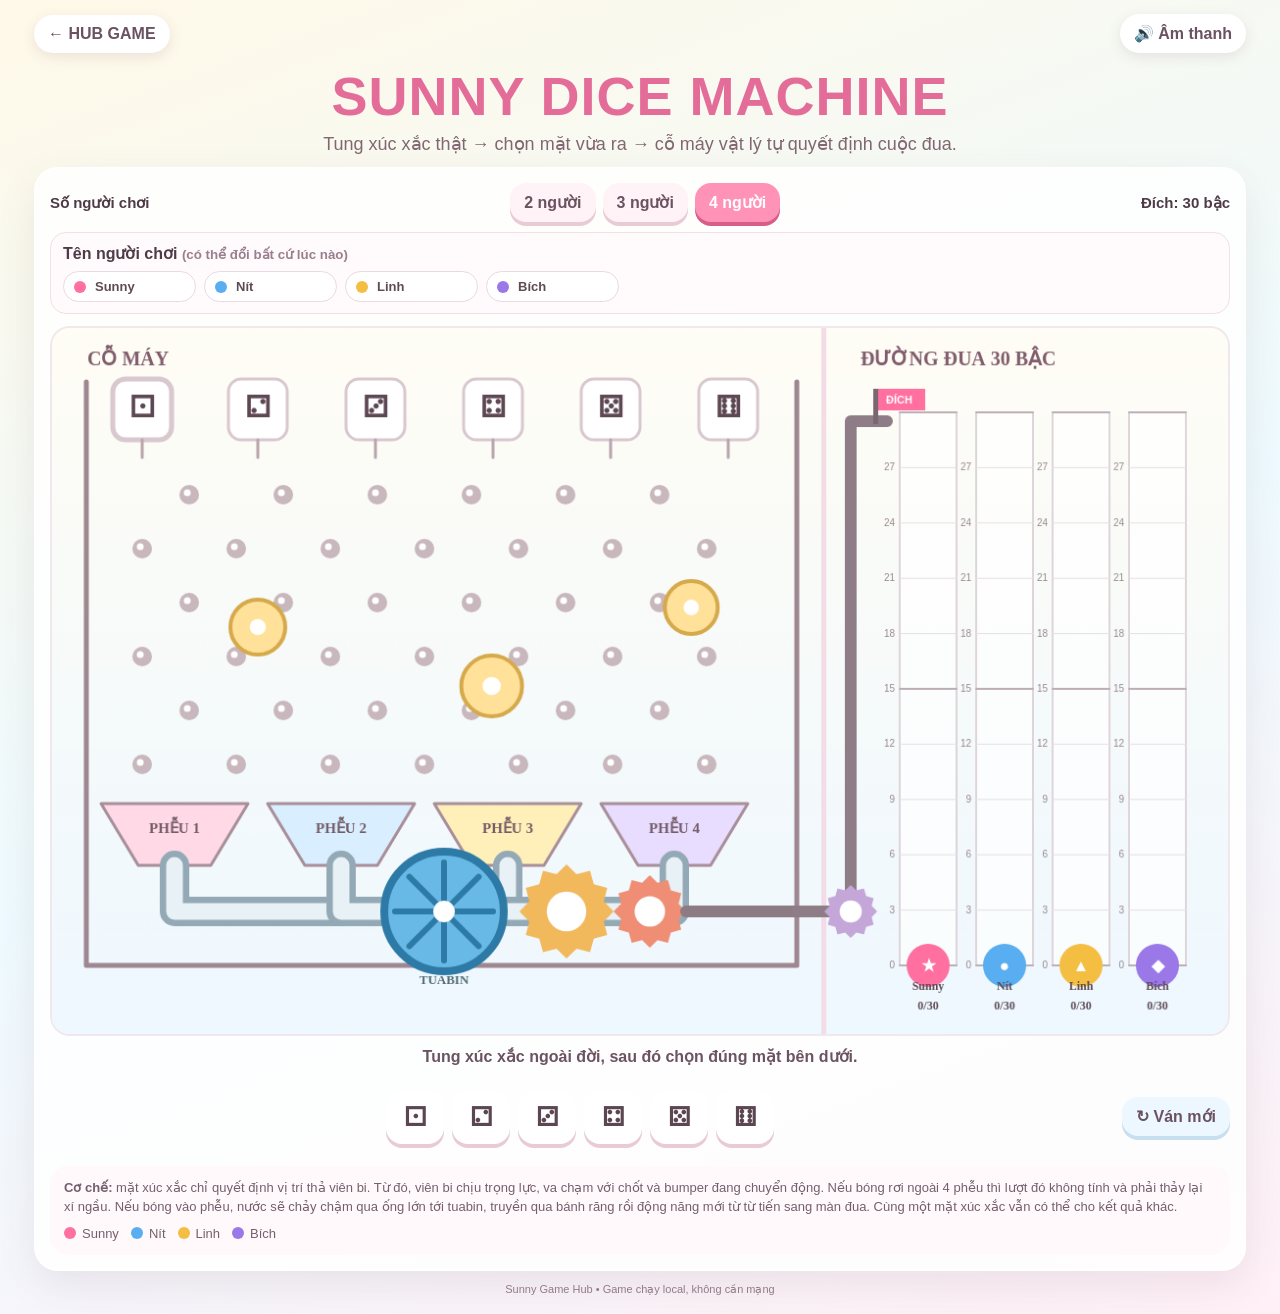
==== commit f77913e0: "Handle missed funnels and extend mechanical energy chain" ====
--- a/games/sunny-dice-machine/index.html
+++ b/games/sunny-dice-machine/index.html
@@ -48,7 +48,7 @@
     </div>
     <div class="history" id="history"></div>
     <div class="help">
-      <b>Cơ chế:</b> mặt xúc xắc chỉ quyết định vị trí thả viên bi. Từ đó, viên bi chịu trọng lực, va chạm với chốt và bumper đang chuyển động. Sai lệch rất nhỏ ở vị trí thả và pha chuyển động làm đường đi thay đổi. Viên bi rơi vào phễu nào sẽ kích hoạt dòng nước, tuabin và bộ bánh răng; trạng thái vật lý lúc va chạm quyết định mỗi nhân vật leo bao nhiêu bậc. Vì vậy cùng một mặt xúc xắc vẫn có thể cho kết quả khác.
+      <b>Cơ chế:</b> mặt xúc xắc chỉ quyết định vị trí thả viên bi. Từ đó, viên bi chịu trọng lực, va chạm với chốt và bumper đang chuyển động. Nếu bóng rơi ngoài 4 phễu thì lượt đó không tính và phải thảy lại xí ngầu. Nếu bóng vào phễu, nước sẽ chảy chậm qua ống lớn tới tuabin, truyền qua bánh răng rồi động năng mới từ từ tiến sang màn đua. Cùng một mặt xúc xắc vẫn có thể cho kết quả khác.
       <div class="legend" id="legend"></div>
     </div>
   </section>
@@ -103,7 +103,7 @@
 const state={
   players:4,scores:[0,0,0,0],visualScores:[0,0,0,0],phase:'idle',die:0,marble:null,
   simTime:0,chainTime:0,round:0,history:[],sound:true,winner:null,run:null,particles:[],
-  turbine:0,gear:0,resultApplied:false
+  turbine:0,gear:0,resultApplied:false,missTime:0
 };
 function setStatus(s){statusEl.textContent=s}
 function setDiceEnabled(on){diceBtns.forEach(b=>b.disabled=!on)}
@@ -138,10 +138,30 @@
   const startXs=[0,92,210,330,450,570,690];
   const jitter=(rng()-.5)*9,side=(rng()-.5)*18;
   const phases=movingBase.map(()=>rng()*Math.PI*2);
-  state.run={seed,rng,phases,collisions:0,energy:0,cup:-1,impact:null,moves:null,oldScores:state.scores.slice(),targetScores:null,waterAnnounced:false};
+  state.run={seed,rng,phases,collisions:0,energy:0,cup:-1,impact:null,moves:null,oldScores:state.scores.slice(),targetScores:null,waterAnnounced:false,gearAnnounced:false,energyAnnounced:false,raceAnnounced:false};
   state.marble={x:startXs[die]+jitter,y:78,vx:side,vy:0,r:15,rot:0};
   setDiceEnabled(false);setStatus('Máy đang chạy: viên bi '+dieChars[die]+' đã được thả...');
   beep(620,.07,.035);
+}
+function detectCup(x){
+  for(let c=0;c<4;c++){
+    const left=50+c*170,right=left+150;
+    if(x>=left&&x<=right)return c;
+  }
+  return -1;
+}
+function handleMiss(){
+  if(state.phase!=='drop')return;
+  state.phase='miss';state.missTime=0;state.run.cup=-1;
+  state.round=Math.max(0,state.round-1);
+  setStatus('Quả bóng rơi ra ngoài phễu. Không tính lượt này — hãy thảy lại xí ngầu.');
+  beep(125,.18,.03);
+}
+function updateMiss(dt){
+  if(state.phase!=='miss'||!state.marble)return;
+  state.missTime+=dt;
+  const b=state.marble;b.vy+=920*dt;b.x+=b.vx*dt;b.y+=b.vy*dt;b.rot+=b.vx*dt*.018;
+  if(state.missTime>.9||b.y>700){state.marble=null;state.phase='idle';setDiceEnabled(true)}
 }
 function collideCircle(ball,cx,cy,cr,mvx=0,mvy=0){
   const dx=ball.x-cx,dy=ball.y-cy,rr=ball.r+cr,d2=dx*dx+dy*dy;
@@ -172,12 +192,16 @@
     collideCircle(b,cx,p.y,p.r,mvx,0);
   });
   if(b.y>505){
-    const cup=clamp(Math.floor((b.x-50)/170),0,3);
+    const cup=detectCup(b.x);
+    if(cup<0){handleMiss();return}
     state.run.cup=cup;
     state.run.impact={x:b.x,y:b.y,vx:b.vx,vy:b.vy,speed:Math.hypot(b.vx,b.vy)};
     beginChain();
   }else if(state.simTime>8){
-    b.y=510;state.run.cup=clamp(Math.floor((b.x-50)/170),0,3);
+    b.y=510;
+    const cup=detectCup(b.x);
+    if(cup<0){handleMiss();return}
+    state.run.cup=cup;
     state.run.impact={x:b.x,y:b.y,vx:b.vx,vy:b.vy,speed:Math.hypot(b.vx,b.vy)};
     beginChain();
   }
@@ -205,17 +229,21 @@
   if(state.phase!=='chain')return;
   state.chainTime+=dt;
   const impact=state.run.impact,boost=1+clamp(impact.speed/900,0,.8)+clamp(state.run.energy/10,0,.6);
-  if(state.chainTime>.45&&state.chainTime<4.15&&Math.random()<dt*22){
-    state.particles.push({t:0,d:3.0+Math.random()*1.15,j:(Math.random()-.5)*12,r:5.5+Math.random()*2.5});
+  if(state.chainTime>.55&&state.chainTime<6.15&&Math.random()<dt*18){
+    state.particles.push({t:0,d:4.5+Math.random()*1.0,j:(Math.random()-.5)*10,r:6.5+Math.random()*3});
   }
   state.particles.forEach(p=>p.t+=dt);state.particles=state.particles.filter(p=>p.t<p.d);
-  if(state.chainTime>2.75){state.turbine+=dt*2.15*boost;state.gear-=dt*1.25*boost}
-  if(state.chainTime>2.85&&!state.run.waterAnnounced){state.run.waterAnnounced=true;setStatus('Nước đã tới tuabin. Guồng nước và bánh răng đang truyền lực sang đường đua...')}
-  if(state.chainTime>4.55){
-    const q=clamp((state.chainTime-4.55)/1.25,0,1),ease=1-Math.pow(1-q,3);
+  if(state.chainTime>4.65){state.turbine+=dt*1.65*boost}
+  if(state.chainTime>5.45){state.gear-=dt*.92*boost}
+  if(state.chainTime>4.75&&!state.run.waterAnnounced){state.run.waterAnnounced=true;setStatus('Nước đã tới tuabin. Guồng nước bắt đầu tích động năng...')}
+  if(state.chainTime>5.65&&!state.run.gearAnnounced){state.run.gearAnnounced=true;setStatus('Tuabin đang kéo dần bộ bánh răng. Động năng được truyền sang trục dẫn...')}
+  if(state.chainTime>6.55&&!state.run.energyAnnounced){state.run.energyAnnounced=true;setStatus('Động năng đang tiến dần qua trục truyền sang màn đua...')}
+  if(state.chainTime>9.25&&!state.run.raceAnnounced){state.run.raceAnnounced=true;setStatus('Động năng đã tới đường đua. Các nhân vật bắt đầu tiến lên...')}
+  if(state.chainTime>9.25){
+    const q=clamp((state.chainTime-9.25)/2.15,0,1),ease=1-Math.pow(1-q,3);
     for(let p=0;p<state.players;p++)state.visualScores[p]=lerp(state.run.oldScores[p],state.run.targetScores[p],ease);
   }
-  if(state.chainTime>6.05&&!state.resultApplied){
+  if(state.chainTime>11.65&&!state.resultApplied){
     state.resultApplied=true;state.scores=state.run.targetScores.slice();state.visualScores=state.scores.slice();
     const best=Math.max(...state.scores.slice(0,state.players));
     const crossed=[];for(let p=0;p<state.players;p++)if(state.scores[p]>=TARGET)crossed.push(p);
@@ -234,7 +262,7 @@
   state.history.forEach(x=>{const span=document.createElement('span');span.className='chip';span.textContent=x;historyEl.append(span)});
 }
 function resetGame(players=state.players){
-  state.players=players;state.scores=[0,0,0,0];state.visualScores=[0,0,0,0];state.phase='idle';state.die=0;state.marble=null;state.round=0;state.history=[];state.winner=null;state.particles=[];state.turbine=0;state.gear=0;state.resultApplied=false;
+  state.players=players;state.scores=[0,0,0,0];state.visualScores=[0,0,0,0];state.phase='idle';state.die=0;state.marble=null;state.round=0;state.history=[];state.winner=null;state.particles=[];state.turbine=0;state.gear=0;state.resultApplied=false;state.missTime=0;
   playerBtns.forEach(b=>b.classList.toggle('active',+b.dataset.players===players));
   renderNameInputs();setDiceEnabled(true);renderHistory();setStatus('Tung xúc xắc ngoài đời, sau đó chọn đúng mặt bên dưới.');
 }
@@ -269,33 +297,36 @@
     ctx.fillStyle='#755d68';ctx.font='800 15px Trebuchet MS';ctx.textAlign='center';ctx.fillText('PHỄU '+(c+1),x+75,515);
   }
   ctx.textAlign='left';
-  // ống dẫn
+  // ống dẫn lớn: viền ngoài + lòng ống sáng để đường nước rõ hơn
   const cup=state.run?state.run.cup:-1;
   for(let c=0;c<4;c++){
-    const sx=125+c*170,sy=548;ctx.strokeStyle=c===cup&&state.phase==='chain'?'#63bff0':'#b9c9d2';ctx.lineWidth=14;ctx.lineCap='round';
-    ctx.beginPath();ctx.moveTo(sx,sy);ctx.lineTo(sx,585);ctx.lineTo(400,585);ctx.stroke();
+    const sx=125+c*170,sy=548;
+    ctx.lineCap='round';ctx.lineJoin='round';ctx.strokeStyle='#93a9b5';ctx.lineWidth=30;
+    ctx.beginPath();ctx.moveTo(sx,sy);ctx.lineTo(sx,595);ctx.lineTo(400,595);ctx.stroke();
+    ctx.strokeStyle='#e8f1f5';ctx.lineWidth=17;
+    ctx.beginPath();ctx.moveTo(sx,sy);ctx.lineTo(sx,595);ctx.lineTo(400,595);ctx.stroke();
   }
   // tuabin
-  drawWheel(400,585,56,state.turbine,'#68b9e6','#2c7aa5',8);
-  ctx.fillStyle='#536d78';ctx.font='800 13px Trebuchet MS';ctx.textAlign='center';ctx.fillText('TUABIN',400,655);
+  drawWheel(400,595,61,state.turbine,'#68b9e6','#2c7aa5',8);
+  ctx.fillStyle='#536d78';ctx.font='800 13px Trebuchet MS';ctx.textAlign='center';ctx.fillText('TUABIN',400,669);
   // bánh răng
-  drawGear(520,585,45,state.gear,'#f2b85c');drawGear(600,585,34,-state.gear*1.35,'#ef8e74');
-  ctx.strokeStyle='#8c7b83';ctx.lineWidth=8;ctx.beginPath();ctx.moveTo(634,585);ctx.lineTo(760,585);ctx.stroke();
-  // nước: chạy chậm, có dòng chính và giọt lớn để nhìn rõ đường truyền lực
+  drawGear(525,595,48,state.gear,'#f2b85c');drawGear(610,595,37,-state.gear*1.35,'#ef8e74');
+  ctx.strokeStyle='#8c7b83';ctx.lineWidth=12;ctx.lineCap='round';ctx.beginPath();ctx.moveTo(647,595);ctx.lineTo(760,595);ctx.stroke();
+  // nước: chảy rất chậm trong ống lớn, nhìn thấy rõ đầu dòng nước tiến tới tuabin
   if(state.phase==='chain'&&cup>=0){
     const sx=125+cup*170;
-    const waterQ=clamp((state.chainTime-.45)/3.15,0,1);
-    ctx.save();ctx.strokeStyle='#4ebaf0cc';ctx.lineWidth=9;ctx.lineCap='round';ctx.beginPath();ctx.moveTo(sx,548);
-    if(waterQ<=.24){ctx.lineTo(sx,lerp(548,585,waterQ/.24))}
-    else{ctx.lineTo(sx,585);ctx.lineTo(lerp(sx,400,(waterQ-.24)/.76),585)}
+    const waterQ=clamp((state.chainTime-.55)/4.55,0,1);
+    ctx.save();ctx.strokeStyle='#49baf0';ctx.lineWidth=13;ctx.lineCap='round';ctx.lineJoin='round';ctx.shadowColor='#8fdcff';ctx.shadowBlur=7;ctx.beginPath();ctx.moveTo(sx,548);
+    if(waterQ<=.18){ctx.lineTo(sx,lerp(548,595,waterQ/.18))}
+    else{ctx.lineTo(sx,595);ctx.lineTo(lerp(sx,400,(waterQ-.18)/.82),595)}
     ctx.stroke();ctx.restore();
     state.particles.forEach(p=>{
       const q=clamp(p.t/p.d,0,1);let x,y;
-      if(q<.24){const z=q/.24;x=sx;y=lerp(548,585,z)}
-      else{const z=(q-.24)/.76;x=lerp(sx,400,z);y=585}
+      if(q<.18){const z=q/.18;x=sx;y=lerp(548,595,z)}
+      else{const z=(q-.18)/.82;x=lerp(sx,400,z);y=595}
       const px=x+p.j*Math.sin(q*Math.PI);
-      ctx.beginPath();ctx.arc(px,y,p.r,0,Math.PI*2);ctx.fillStyle='#43b7ee';ctx.fill();
-      ctx.beginPath();ctx.arc(px-2,y-2,Math.max(2,p.r*.35),0,Math.PI*2);ctx.fillStyle='#dff6ff';ctx.fill();
+      ctx.beginPath();ctx.arc(px,y,p.r,0,Math.PI*2);ctx.fillStyle='#28aeea';ctx.fill();
+      ctx.beginPath();ctx.arc(px-2.2,y-2.2,Math.max(2.2,p.r*.38),0,Math.PI*2);ctx.fillStyle='#e8f9ff';ctx.fill();
     });
   }
   // viên bi
@@ -304,9 +335,22 @@
     const mg=ctx.createRadialGradient(-5,-7,2,0,0,b.r);mg.addColorStop(0,'#fff6a8');mg.addColorStop(.35,'#ffbd52');mg.addColorStop(1,'#d9772d');
     ctx.fillStyle=mg;ctx.beginPath();ctx.arc(0,0,b.r,0,Math.PI*2);ctx.fill();ctx.strokeStyle='#a85c26';ctx.lineWidth=2;ctx.stroke();ctx.restore();
   }
-  // truyền lực sang khu đua
-  ctx.strokeStyle='#a7959e';ctx.lineWidth=6;ctx.beginPath();ctx.moveTo(790,585);ctx.lineTo(815,585);ctx.lineTo(815,80);ctx.stroke();
-  drawGear(815,585,24,-state.gear*1.6,'#c4a7d8');
+  // trục truyền động sang màn đua + xung năng lượng chạy dọc theo trục
+  ctx.strokeStyle='#8e7d86';ctx.lineWidth=12;ctx.lineCap='round';ctx.lineJoin='round';ctx.beginPath();ctx.moveTo(760,595);ctx.lineTo(815,595);ctx.lineTo(815,95);ctx.lineTo(852,95);ctx.stroke();
+  drawGear(815,595,27,-state.gear*1.6,'#c4a7d8');
+  if(state.phase==='chain'&&state.chainTime>6.35){drawEnergyTransfer(clamp((state.chainTime-6.35)/2.7,0,1))}
+}
+function drawEnergyTransfer(q){
+  const pts=[[647,595],[815,595],[815,95],[852,95]],lens=[168,500,37],total=705;
+  let remain=q*total;
+  ctx.save();ctx.strokeStyle='#ffd45e';ctx.lineWidth=7;ctx.lineCap='round';ctx.lineJoin='round';ctx.shadowColor='#ffe992';ctx.shadowBlur=13;ctx.beginPath();ctx.moveTo(pts[0][0],pts[0][1]);
+  let px=pts[0][0],py=pts[0][1];
+  for(let i=0;i<lens.length;i++){
+    const [x1,y1]=pts[i],[x2,y2]=pts[i+1],len=lens[i];
+    if(remain>=len){ctx.lineTo(x2,y2);px=x2;py=y2;remain-=len}
+    else if(remain>0){const t=remain/len;px=lerp(x1,x2,t);py=lerp(y1,y2,t);ctx.lineTo(px,py);remain=0;break}else break
+  }
+  ctx.stroke();ctx.beginPath();ctx.arc(px,py,11,0,Math.PI*2);ctx.fillStyle='#fff4a8';ctx.fill();ctx.restore();
 }
 function drawWheel(x,y,r,a,fill,stroke,spokes){
   ctx.save();ctx.translate(x,y);ctx.rotate(a);ctx.strokeStyle=stroke;ctx.lineWidth=8;ctx.fillStyle=fill;ctx.beginPath();ctx.arc(0,0,r,0,Math.PI*2);ctx.fill();ctx.stroke();
@@ -333,8 +377,8 @@
     ctx.fillStyle=racers[p].color;ctx.beginPath();ctx.arc(x+w/2,y,22,0,Math.PI*2);ctx.fill();
     ctx.fillStyle='#fff';ctx.font='900 17px Arial';ctx.textAlign='center';ctx.fillText(racers[p].icon,x+w/2,y+6);
     ctx.fillStyle='#5e4b55';ctx.font='900 12px Trebuchet MS';ctx.fillText(racers[p].name,x+w/2,675);ctx.fillText(Math.floor(state.visualScores[p])+'/30',x+w/2,695);
-    if(state.phase==='chain'&&state.chainTime>4.55&&state.run&&state.run.moves){
-      const q=clamp((state.chainTime-4.55)/1.25,0,1);
+    if(state.phase==='chain'&&state.chainTime>9.25&&state.run&&state.run.moves){
+      const q=clamp((state.chainTime-9.25)/2.15,0,1);
       if(q<1){ctx.fillStyle=racers[p].color;ctx.font='900 18px Trebuchet MS';ctx.fillText('+'+state.run.moves[p],x+w/2,y-31)}
     }
   }
@@ -349,7 +393,7 @@
 let last=performance.now(),acc=0;
 function loop(now){
   const frame=Math.min(.05,(now-last)/1000);last=now;acc+=frame;
-  const fixed=1/120;while(acc>=fixed){stepPhysics(fixed);updateChain(fixed);acc-=fixed}
+  const fixed=1/120;while(acc>=fixed){stepPhysics(fixed);updateMiss(fixed);updateChain(fixed);acc-=fixed}
   render();requestAnimationFrame(loop)
 }
 diceBtns.forEach(b=>b.addEventListener('click',()=>startRun(+b.dataset.die)));
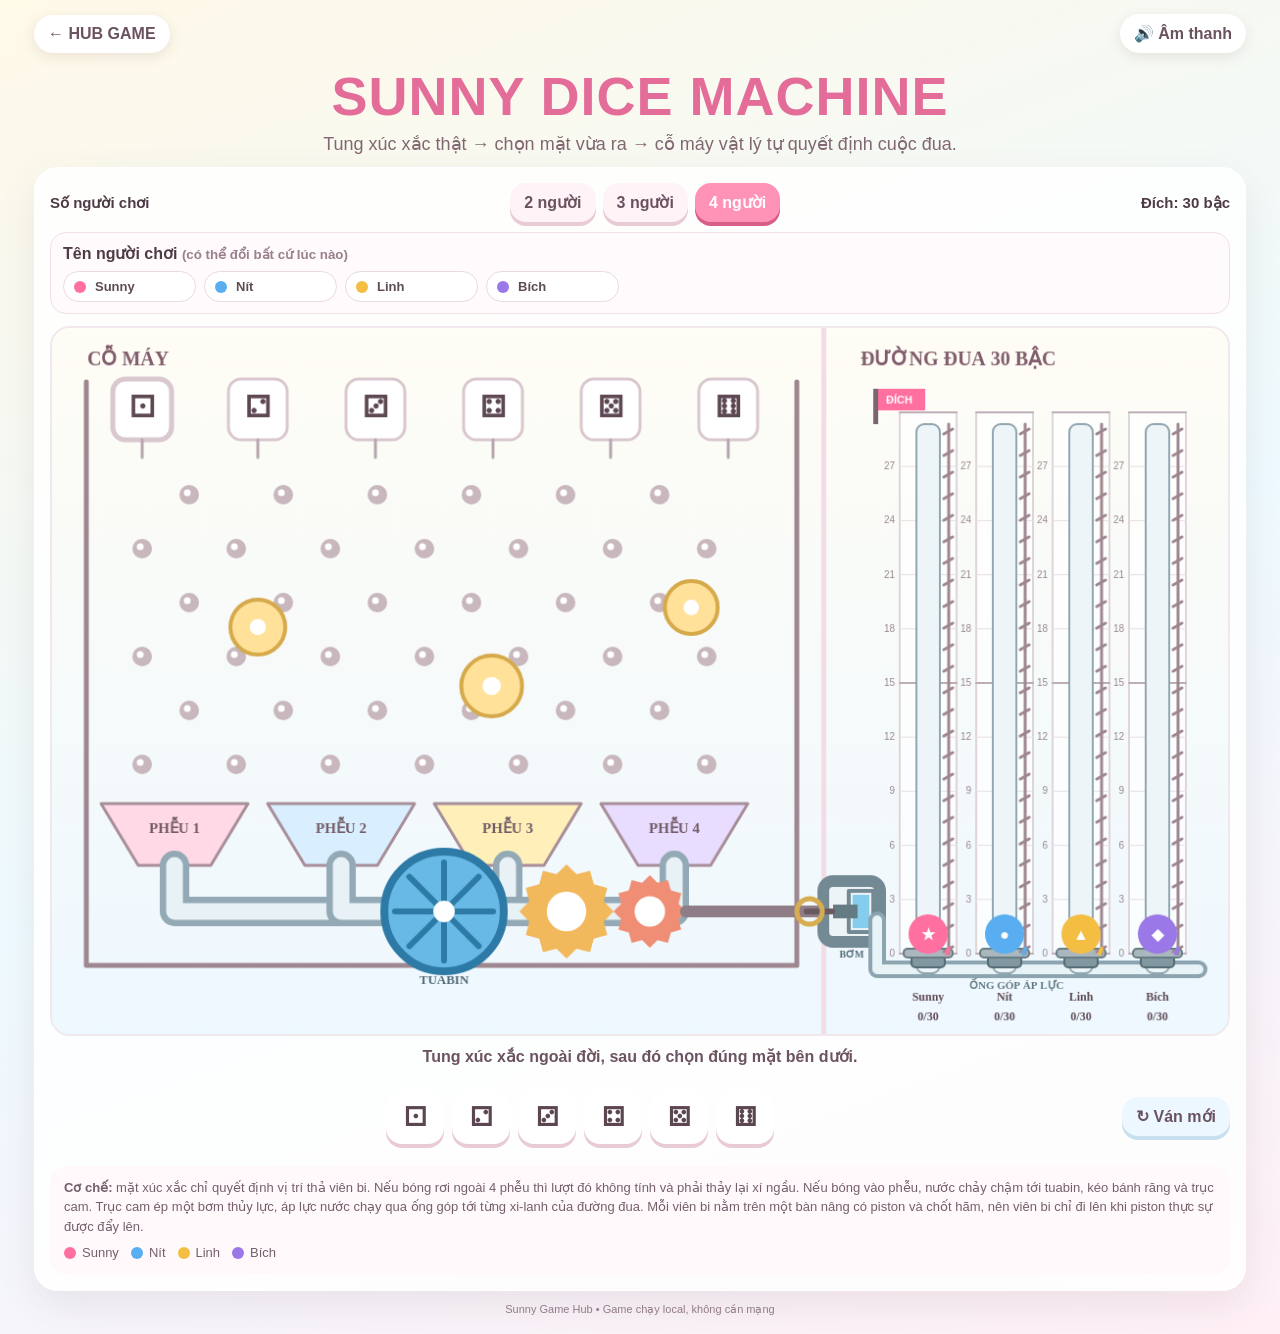
==== commit 014db25d: "Add hydraulic piston race mechanism" ====
--- a/games/sunny-dice-machine/index.html
+++ b/games/sunny-dice-machine/index.html
@@ -48,7 +48,7 @@
     </div>
     <div class="history" id="history"></div>
     <div class="help">
-      <b>Cơ chế:</b> mặt xúc xắc chỉ quyết định vị trí thả viên bi. Từ đó, viên bi chịu trọng lực, va chạm với chốt và bumper đang chuyển động. Nếu bóng rơi ngoài 4 phễu thì lượt đó không tính và phải thảy lại xí ngầu. Nếu bóng vào phễu, nước sẽ chảy chậm qua ống lớn tới tuabin, truyền qua bánh răng rồi động năng mới từ từ tiến sang màn đua. Cùng một mặt xúc xắc vẫn có thể cho kết quả khác.
+      <b>Cơ chế:</b> mặt xúc xắc chỉ quyết định vị trí thả viên bi. Nếu bóng rơi ngoài 4 phễu thì lượt đó không tính và phải thảy lại xí ngầu. Nếu bóng vào phễu, nước chảy chậm tới tuabin, kéo bánh răng và trục cam. Trục cam ép một bơm thủy lực, áp lực nước chạy qua ống góp tới từng xi-lanh của đường đua. Mỗi viên bi nằm trên một bàn nâng có piston và chốt hãm, nên viên bi chỉ đi lên khi piston thực sự được đẩy lên.
       <div class="legend" id="legend"></div>
     </div>
   </section>
@@ -138,7 +138,7 @@
   const startXs=[0,92,210,330,450,570,690];
   const jitter=(rng()-.5)*9,side=(rng()-.5)*18;
   const phases=movingBase.map(()=>rng()*Math.PI*2);
-  state.run={seed,rng,phases,collisions:0,energy:0,cup:-1,impact:null,moves:null,oldScores:state.scores.slice(),targetScores:null,waterAnnounced:false,gearAnnounced:false,energyAnnounced:false,raceAnnounced:false};
+  state.run={seed,rng,phases,collisions:0,energy:0,cup:-1,impact:null,moves:null,oldScores:state.scores.slice(),targetScores:null,waterAnnounced:false,gearAnnounced:false,energyAnnounced:false,pumpAnnounced:false,hydraulicAnnounced:false,raceAnnounced:false};
   state.marble={x:startXs[die]+jitter,y:78,vx:side,vy:0,r:15,rot:0};
   setDiceEnabled(false);setStatus('Máy đang chạy: viên bi '+dieChars[die]+' đã được thả...');
   beep(620,.07,.035);
@@ -236,16 +236,17 @@
   if(state.chainTime>4.65){state.turbine+=dt*1.65*boost}
   if(state.chainTime>5.45){state.gear-=dt*.92*boost}
   if(state.chainTime>4.75&&!state.run.waterAnnounced){state.run.waterAnnounced=true;setStatus('Nước đã tới tuabin. Guồng nước bắt đầu tích động năng...')}
-  if(state.chainTime>5.65&&!state.run.gearAnnounced){state.run.gearAnnounced=true;setStatus('Tuabin đang kéo dần bộ bánh răng. Động năng được truyền sang trục dẫn...')}
-  if(state.chainTime>6.55&&!state.run.energyAnnounced){state.run.energyAnnounced=true;setStatus('Động năng đang tiến dần qua trục truyền sang màn đua...')}
-  if(state.chainTime>9.25&&!state.run.raceAnnounced){state.run.raceAnnounced=true;setStatus('Động năng đã tới đường đua. Các nhân vật bắt đầu tiến lên...')}
-  if(state.chainTime>9.25){
-    const q=clamp((state.chainTime-9.25)/2.15,0,1),ease=1-Math.pow(1-q,3);
+  if(state.chainTime>5.65&&!state.run.gearAnnounced){state.run.gearAnnounced=true;setStatus('Tuabin đang kéo bộ bánh răng và trục cam...')}
+  if(state.chainTime>6.45&&!state.run.energyAnnounced){state.run.energyAnnounced=true;setStatus('Động năng đang chạy dọc trục cam tới bơm thủy lực...')}
+  if(state.chainTime>7.75&&!state.run.pumpAnnounced){state.run.pumpAnnounced=true;setStatus('Trục cam đang ép bơm thủy lực. Áp lực nước bắt đầu tăng...')}
+  if(state.chainTime>8.55&&!state.run.hydraulicAnnounced){state.run.hydraulicAnnounced=true;setStatus('Áp lực nước đang chạy qua ống góp tới các xi-lanh đường đua...')}
+  if(state.chainTime>10.35&&!state.run.raceAnnounced){state.run.raceAnnounced=true;setStatus('Xi-lanh đã nhận áp lực. Piston đang từ từ đẩy các viên bi lên...')}
+  if(state.chainTime>10.35){
+    const q=clamp((state.chainTime-10.35)/2.7,0,1),ease=1-Math.pow(1-q,3);
     for(let p=0;p<state.players;p++)state.visualScores[p]=lerp(state.run.oldScores[p],state.run.targetScores[p],ease);
   }
-  if(state.chainTime>11.65&&!state.resultApplied){
+  if(state.chainTime>13.45&&!state.resultApplied){
     state.resultApplied=true;state.scores=state.run.targetScores.slice();state.visualScores=state.scores.slice();
-    const best=Math.max(...state.scores.slice(0,state.players));
     const crossed=[];for(let p=0;p<state.players;p++)if(state.scores[p]>=TARGET)crossed.push(p);
     const desc=state.run.moves.map((m,p)=>racers[p].name+' +'+m).join(' • ');
     state.history.unshift(dieChars[state.die]+' → '+desc);state.history=state.history.slice(0,5);renderHistory();
@@ -253,7 +254,7 @@
       let winner=crossed[0];crossed.forEach(p=>{if(state.scores[p]>state.scores[winner])winner=p});
       state.winner=winner;state.phase='gameover';setStatus('🏆 '+racers[winner].name+' đã lên tới đỉnh! Bấm “Ván mới” để chơi lại.');beep(880,.16,.05);setTimeout(()=>beep(1100,.18,.04),170);
     }else{
-      state.phase='idle';setDiceEnabled(true);setStatus('Kết quả: '+desc+'. Tung xúc xắc thật cho lượt tiếp theo.');beep(760,.08,.025);
+      state.phase='idle';setDiceEnabled(true);setStatus('Kết quả: '+desc+'. Piston đã khóa vị trí. Tung xúc xắc thật cho lượt tiếp theo.');beep(760,.08,.025);
     }
   }
 }
@@ -335,22 +336,59 @@
     const mg=ctx.createRadialGradient(-5,-7,2,0,0,b.r);mg.addColorStop(0,'#fff6a8');mg.addColorStop(.35,'#ffbd52');mg.addColorStop(1,'#d9772d');
     ctx.fillStyle=mg;ctx.beginPath();ctx.arc(0,0,b.r,0,Math.PI*2);ctx.fill();ctx.strokeStyle='#a85c26';ctx.lineWidth=2;ctx.stroke();ctx.restore();
   }
-  // trục truyền động sang màn đua + xung năng lượng chạy dọc theo trục
-  ctx.strokeStyle='#8e7d86';ctx.lineWidth=12;ctx.lineCap='round';ctx.lineJoin='round';ctx.beginPath();ctx.moveTo(760,595);ctx.lineTo(815,595);ctx.lineTo(815,95);ctx.lineTo(852,95);ctx.stroke();
-  drawGear(815,595,27,-state.gear*1.6,'#c4a7d8');
-  if(state.phase==='chain'&&state.chainTime>6.35){drawEnergyTransfer(clamp((state.chainTime-6.35)/2.7,0,1))}
+  // trục cam dẫn động một bơm thủy lực ở cửa vào màn đua
+  ctx.strokeStyle='#8e7d86';ctx.lineWidth=12;ctx.lineCap='round';ctx.beginPath();ctx.moveTo(647,595);ctx.lineTo(786,595);ctx.stroke();
+  drawHydraulicPump(816,595,state.gear);
+  if(state.phase==='chain'&&state.chainTime>6.35){drawEnergyTransfer(clamp((state.chainTime-6.35)/1.45,0,1))}
+  drawHydraulicNetwork(state.phase==='chain'?clamp((state.chainTime-8.15)/2.15,0,1):0);
 }
 function drawEnergyTransfer(q){
-  const pts=[[647,595],[815,595],[815,95],[852,95]],lens=[168,500,37],total=705;
-  let remain=q*total;
-  ctx.save();ctx.strokeStyle='#ffd45e';ctx.lineWidth=7;ctx.lineCap='round';ctx.lineJoin='round';ctx.shadowColor='#ffe992';ctx.shadowBlur=13;ctx.beginPath();ctx.moveTo(pts[0][0],pts[0][1]);
-  let px=pts[0][0],py=pts[0][1];
-  for(let i=0;i<lens.length;i++){
-    const [x1,y1]=pts[i],[x2,y2]=pts[i+1],len=lens[i];
-    if(remain>=len){ctx.lineTo(x2,y2);px=x2;py=y2;remain-=len}
-    else if(remain>0){const t=remain/len;px=lerp(x1,x2,t);py=lerp(y1,y2,t);ctx.lineTo(px,py);remain=0;break}else break
-  }
-  ctx.stroke();ctx.beginPath();ctx.arc(px,py,11,0,Math.PI*2);ctx.fillStyle='#fff4a8';ctx.fill();ctx.restore();
+  const x1=647,x2=786,y=595,px=lerp(x1,x2,q);
+  ctx.save();ctx.strokeStyle='#ffd45e';ctx.lineWidth=8;ctx.lineCap='round';ctx.shadowColor='#ffe992';ctx.shadowBlur=13;
+  ctx.beginPath();ctx.moveTo(x1,y);ctx.lineTo(px,y);ctx.stroke();
+  ctx.beginPath();ctx.arc(px,y,10,0,Math.PI*2);ctx.fillStyle='#fff4a8';ctx.fill();ctx.restore();
+}
+function drawHydraulicPump(x,y,phase){
+  const piston=Math.sin(-phase*2.1)*8;
+  ctx.save();
+  roundRect(x-29,y-31,58,62,10,'#eef4f6','#738993');
+  ctx.lineWidth=4;ctx.strokeStyle='#738993';ctx.strokeRect(x-3,y-21,25,42);
+  ctx.fillStyle='#53b9e8aa';ctx.fillRect(x+1,y-17,17,34);
+  ctx.fillStyle='#657b84';ctx.fillRect(x-19+piston*.2,y-7,25,14);
+  ctx.strokeStyle='#6b5962';ctx.lineWidth=6;ctx.beginPath();ctx.moveTo(x-46,y);ctx.lineTo(x-20+piston*.2,y);ctx.stroke();
+  ctx.beginPath();ctx.arc(x-43,y,13,0,Math.PI*2);ctx.strokeStyle='#d8ad50';ctx.lineWidth=5;ctx.stroke();
+  ctx.fillStyle='#536d78';ctx.font='800 10px Trebuchet MS';ctx.textAlign='center';ctx.fillText('BƠM',x,y+47);
+  ctx.restore();
+}
+function drawHydraulicNetwork(q){
+  const manifoldY=654,startX=844,endX=1170;
+  ctx.save();ctx.lineCap='round';ctx.lineJoin='round';
+  ctx.strokeStyle='#8ba4af';ctx.lineWidth=18;ctx.beginPath();ctx.moveTo(842,604);ctx.lineTo(842,manifoldY);ctx.lineTo(endX,manifoldY);ctx.stroke();
+  ctx.strokeStyle='#e8f3f7';ctx.lineWidth=10;ctx.beginPath();ctx.moveTo(842,604);ctx.lineTo(842,manifoldY);ctx.lineTo(endX,manifoldY);ctx.stroke();
+  for(let p=0;p<state.players;p++){
+    const cx=865+p*78+29;
+    ctx.strokeStyle='#8ba4af';ctx.lineWidth=16;ctx.beginPath();ctx.moveTo(cx,manifoldY);ctx.lineTo(cx,642);ctx.stroke();
+    ctx.strokeStyle='#e8f3f7';ctx.lineWidth=8;ctx.beginPath();ctx.moveTo(cx,manifoldY);ctx.lineTo(cx,642);ctx.stroke();
+  }
+  if(q>0){
+    const total=50+(endX-842),remainTotal=q*total;
+    ctx.strokeStyle='#3db6ec';ctx.lineWidth=9;ctx.shadowColor='#76d5ff';ctx.shadowBlur=9;ctx.beginPath();ctx.moveTo(842,604);
+    let remain=remainTotal;
+    if(remain<=50){ctx.lineTo(842,604+remain)}
+    else{
+      ctx.lineTo(842,manifoldY);remain-=50;
+      ctx.lineTo(Math.min(endX,842+remain),manifoldY);
+    }
+    ctx.stroke();
+    for(let p=0;p<state.players;p++){
+      const cx=865+p*78+29,branchStart=(cx-842)+50;
+      if(remainTotal>branchStart){
+        const bq=clamp((remainTotal-branchStart)/28,0,1);
+        ctx.beginPath();ctx.moveTo(cx,manifoldY);ctx.lineTo(cx,lerp(manifoldY,642,bq));ctx.stroke();
+      }
+    }
+  }
+  ctx.restore();
 }
 function drawWheel(x,y,r,a,fill,stroke,spokes){
   ctx.save();ctx.translate(x,y);ctx.rotate(a);ctx.strokeStyle=stroke;ctx.lineWidth=8;ctx.fillStyle=fill;ctx.beginPath();ctx.arc(0,0,r,0,Math.PI*2);ctx.fill();ctx.stroke();
@@ -363,9 +401,9 @@
   ctx.beginPath();ctx.arc(0,0,r*.42,0,Math.PI*2);ctx.fillStyle='#fff';ctx.fill();ctx.restore();
 }
 function drawRace(){
-  const top=86,bottom=650,trackH=bottom-top;
+  const top=86,bottom=638,trackH=bottom-top;
   for(let p=0;p<state.players;p++){
-    const x=865+p*78,w=58;
+    const x=865+p*78,w=58,cx=x+w/2;
     ctx.fillStyle='#ffffffb5';ctx.fillRect(x,top,w,trackH);
     ctx.strokeStyle='#ded5da';ctx.lineWidth=2;ctx.strokeRect(x,top,w,trackH);
     for(let s=0;s<=10;s++){
@@ -373,20 +411,45 @@
       ctx.beginPath();ctx.moveTo(x,y);ctx.lineTo(x+w,y);ctx.stroke();
       if(s<10){ctx.fillStyle='#9a8791';ctx.font='10px Arial';ctx.textAlign='right';ctx.fillText(String(s*3),x-5,y+3)}
     }
-    const score=clamp(state.visualScores[p],0,TARGET),y=bottom-(score/TARGET)*trackH;
-    ctx.fillStyle=racers[p].color;ctx.beginPath();ctx.arc(x+w/2,y,22,0,Math.PI*2);ctx.fill();
-    ctx.fillStyle='#fff';ctx.font='900 17px Arial';ctx.textAlign='center';ctx.fillText(racers[p].icon,x+w/2,y+6);
-    ctx.fillStyle='#5e4b55';ctx.font='900 12px Trebuchet MS';ctx.fillText(racers[p].name,x+w/2,675);ctx.fillText(Math.floor(state.visualScores[p])+'/30',x+w/2,695);
-    if(state.phase==='chain'&&state.chainTime>9.25&&state.run&&state.run.moves){
-      const q=clamp((state.chainTime-9.25)/2.15,0,1);
-      if(q<1){ctx.fillStyle=racers[p].color;ctx.font='900 18px Trebuchet MS';ctx.fillText('+'+state.run.moves[p],x+w/2,y-31)}
+    // Xi-lanh thủy lực cố định trong mỗi đường đua
+    roundRect(cx-12,top+12,24,trackH+8,8,'#edf5f8','#90a6b0');
+    const score=clamp(state.visualScores[p],0,TARGET);
+    const ballBottom=bottom-20,ballTop=top+27;
+    const ballY=lerp(ballBottom,ballTop,score/TARGET);
+    const plateY=ballY+23;
+    // Cột nước có áp nằm dưới piston
+    ctx.save();ctx.beginPath();ctx.rect(cx-8,plateY+5,16,Math.max(0,bottom+9-(plateY+5)));ctx.clip();
+    const fg=ctx.createLinearGradient(0,plateY,0,bottom);fg.addColorStop(0,'#79d6f4');fg.addColorStop(1,'#249fd8');
+    ctx.fillStyle=fg;ctx.fillRect(cx-8,plateY+5,16,bottom+10-plateY);
+    if(state.phase==='chain'&&state.chainTime>8.5){
+      const pulse=(Math.sin(state.chainTime*8+p)+1)/2;ctx.fillStyle='rgba(255,255,255,'+(0.18+0.32*pulse)+')';
+      ctx.fillRect(cx-7,lerp(bottom,plateY+8,pulse),14,9);
+    }
+    ctx.restore();
+    // Piston, bàn nâng và thanh dẫn
+    ctx.fillStyle='#6f8791';ctx.fillRect(cx-5,plateY+5,10,Math.max(0,bottom+9-(plateY+5)));
+    roundRect(cx-17,plateY-1,34,12,4,'#8298a1','#536b74');
+    roundRect(cx-25,plateY-8,50,9,4,'#aab8bd','#667b84');
+    // Thanh răng/chốt hãm: giải thích vì sao piston đứng yên giữa các lượt
+    ctx.strokeStyle='#9e8790';ctx.lineWidth=3;ctx.beginPath();ctx.moveTo(x+w-8,top+12);ctx.lineTo(x+w-8,bottom);ctx.stroke();
+    for(let yy=top+22;yy<bottom;yy+=22){ctx.beginPath();ctx.moveTo(x+w-13,yy);ctx.lineTo(x+w-4,yy-5);ctx.stroke()}
+    ctx.strokeStyle=racers[p].color;ctx.lineWidth=4;ctx.beginPath();ctx.moveTo(cx+19,plateY-3);ctx.lineTo(x+w-8,plateY-8);ctx.stroke();
+    // Viên bi nằm trực tiếp trên bàn nâng, không còn lơ lửng
+    ctx.fillStyle=racers[p].color;ctx.beginPath();ctx.arc(cx,ballY,20,0,Math.PI*2);ctx.fill();
+    ctx.fillStyle='#fff';ctx.font='900 16px Arial';ctx.textAlign='center';ctx.fillText(racers[p].icon,cx,ballY+6);
+    // Hiện lượng piston đang đẩy trong lượt
+    ctx.fillStyle='#5e4b55';ctx.font='900 12px Trebuchet MS';ctx.fillText(racers[p].name,cx,686);ctx.fillText(Math.floor(state.visualScores[p])+'/30',cx,706);
+    if(state.phase==='chain'&&state.chainTime>10.35&&state.run&&state.run.moves){
+      const q=clamp((state.chainTime-10.35)/2.7,0,1);
+      if(q<1){ctx.fillStyle=racers[p].color;ctx.font='900 17px Trebuchet MS';ctx.fillText('PISTON +'+state.run.moves[p],cx,Math.max(top+18,ballY-32))}
     }
   }
   ctx.textAlign='left';
-  // cờ đích
+  // nhãn cơ cấu thủy lực
+  ctx.fillStyle='#607983';ctx.font='800 11px Trebuchet MS';ctx.fillText('ỐNG GÓP ÁP LỰC',936,674);
   ctx.fillStyle='#7a6570';ctx.fillRect(838,62,5,36);ctx.fillStyle='#ff6f9f';ctx.fillRect(843,62,48,22);ctx.fillStyle='#fff';ctx.font='900 11px Arial';ctx.fillText('ĐÍCH',851,77);
   if(state.winner!==null&&state.phase==='gameover'){
-    ctx.fillStyle='#fff8c6e8';ctx.fillRect(830,280,330,120);ctx.fillStyle='#6b5360';ctx.font='900 28px Trebuchet MS';ctx.textAlign='center';ctx.fillText('🏆 '+racers[state.winner].name+' THẮNG!',995,340);ctx.font='700 15px Trebuchet MS';ctx.fillText('Hoàn thành cuộc đua 30 bậc',995,370);ctx.textAlign='left';
+    ctx.fillStyle='#fff8c6e8';ctx.fillRect(830,280,330,120);ctx.fillStyle='#6b5360';ctx.font='900 28px Trebuchet MS';ctx.textAlign='center';ctx.fillText('🏆 '+racers[state.winner].name+' THẮNG!',995,340);ctx.font='700 15px Trebuchet MS';ctx.fillText('Piston thủy lực đã đưa viên bi tới đích',995,370);ctx.textAlign='left';
   }
 }
 function render(){drawMachine();drawRace()}
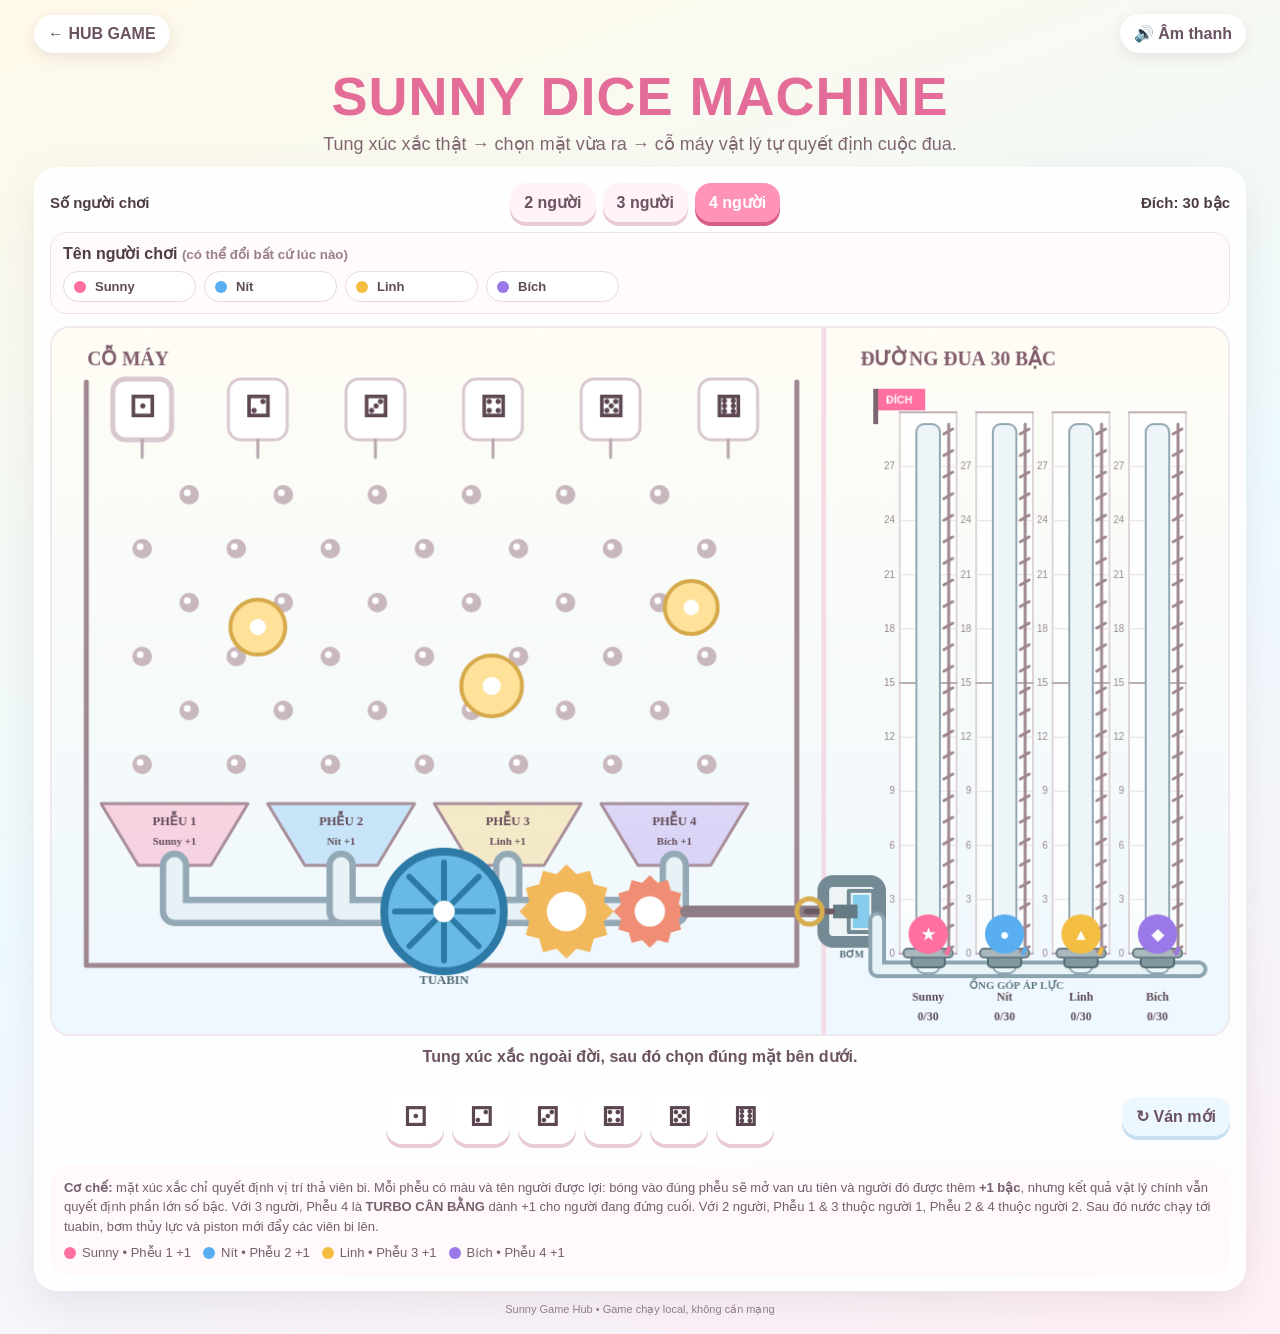
==== commit be7d9d6e: "Add visible funnel ownership and +1 hydraulic bonus" ====
--- a/games/sunny-dice-machine/index.html
+++ b/games/sunny-dice-machine/index.html
@@ -48,7 +48,7 @@
     </div>
     <div class="history" id="history"></div>
     <div class="help">
-      <b>Cơ chế:</b> mặt xúc xắc chỉ quyết định vị trí thả viên bi. Nếu bóng rơi ngoài 4 phễu thì lượt đó không tính và phải thảy lại xí ngầu. Nếu bóng vào phễu, nước chảy chậm tới tuabin, kéo bánh răng và trục cam. Trục cam ép một bơm thủy lực, áp lực nước chạy qua ống góp tới từng xi-lanh của đường đua. Mỗi viên bi nằm trên một bàn nâng có piston và chốt hãm, nên viên bi chỉ đi lên khi piston thực sự được đẩy lên.
+      <b>Cơ chế:</b> mặt xúc xắc chỉ quyết định vị trí thả viên bi. Mỗi phễu có màu và tên người được lợi: bóng vào đúng phễu sẽ mở van ưu tiên và người đó được thêm <b>+1 bậc</b>, nhưng kết quả vật lý chính vẫn quyết định phần lớn số bậc. Với 3 người, Phễu 4 là <b>TURBO CÂN BẰNG</b> dành +1 cho người đang đứng cuối. Với 2 người, Phễu 1 & 3 thuộc người 1, Phễu 2 & 4 thuộc người 2. Sau đó nước chạy tới tuabin, bơm thủy lực và piston mới đẩy các viên bi lên.
       <div class="legend" id="legend"></div>
     </div>
   </section>
@@ -110,12 +110,23 @@
 function saveNames(){
   try{localStorage.setItem('sunnyDicePlayerNames',JSON.stringify(racers.map(r=>r.name)))}catch(e){}
 }
+function playerFunnelText(p){
+  if(state.players===4)return 'Phễu '+(p+1);
+  if(state.players===3)return 'Phễu '+(p+1);
+  return p===0?'Phễu 1 & 3':'Phễu 2 & 4';
+}
 function renderLegend(){
   legendEl.replaceChildren();
   for(let p=0;p<state.players;p++){
     const span=document.createElement('span');span.className='dot';
     const dot=document.createElement('i');dot.style.background=racers[p].color;
-    const name=document.createTextNode(racers[p].name||DEFAULT_NAMES[p]);
+    const name=document.createTextNode((racers[p].name||DEFAULT_NAMES[p])+' • '+playerFunnelText(p)+' +1');
+    span.append(dot,name);legendEl.append(span);
+  }
+  if(state.players===3){
+    const span=document.createElement('span');span.className='dot';
+    const dot=document.createElement('i');dot.style.background='#f09a44';
+    const name=document.createTextNode('Phễu 4 TURBO • người cuối +1');
     span.append(dot,name);legendEl.append(span);
   }
 }
@@ -138,10 +149,19 @@
   const startXs=[0,92,210,330,450,570,690];
   const jitter=(rng()-.5)*9,side=(rng()-.5)*18;
   const phases=movingBase.map(()=>rng()*Math.PI*2);
-  state.run={seed,rng,phases,collisions:0,energy:0,cup:-1,impact:null,moves:null,oldScores:state.scores.slice(),targetScores:null,waterAnnounced:false,gearAnnounced:false,energyAnnounced:false,pumpAnnounced:false,hydraulicAnnounced:false,raceAnnounced:false};
+  state.run={seed,rng,phases,collisions:0,energy:0,cup:-1,impact:null,baseMoves:null,moves:null,bonusPlayer:-1,bonusLabel:'',bonusColor:'#f09a44',oldScores:state.scores.slice(),targetScores:null,waterAnnounced:false,gearAnnounced:false,energyAnnounced:false,pumpAnnounced:false,hydraulicAnnounced:false,raceAnnounced:false};
   state.marble={x:startXs[die]+jitter,y:78,vx:side,vy:0,r:15,rot:0};
   setDiceEnabled(false);setStatus('Máy đang chạy: viên bi '+dieChars[die]+' đã được thả...');
   beep(620,.07,.035);
+}
+function funnelRule(c){
+  if(state.players===4)return {type:'player',player:c,color:racers[c].color,label:racers[c].name+' +1'};
+  if(state.players===3){
+    if(c<3)return {type:'player',player:c,color:racers[c].color,label:racers[c].name+' +1'};
+    return {type:'balance',player:-1,color:'#f09a44',label:'TURBO • người cuối +1'};
+  }
+  const p=c%2;
+  return {type:'player',player:p,color:racers[p].color,label:racers[p].name+' +1'};
 }
 function detectCup(x){
   for(let c=0;c<4;c++){
@@ -209,20 +229,44 @@
 function computeMoves(){
   const r=state.run,i=r.impact,cup=r.cup;
   const basis=i.x*.017+i.vx*.026+i.vy*.0067+r.collisions*.61+state.die*1.19+r.energy*.43;
-  const moves=[];
+  const baseMoves=[];
   for(let p=0;p<state.players;p++){
     const wave=Math.sin(basis+p*1.83)+Math.cos(basis*.57+p*2.11)+Math.sin((cup+1)*(p+2)*.79+i.speed*.008);
-    let m=1+Math.floor(clamp((wave+3)/6,0,.999)*5);
-    if(p===cup%state.players)m=Math.min(6,m+1);
-    moves.push(m);
-  }
-  r.moves=moves;r.targetScores=r.oldScores.map((s,p)=>s+(moves[p]||0));
+    baseMoves.push(1+Math.floor(clamp((wave+3)/6,0,.999)*5));
+  }
+  const rule=funnelRule(cup);
+  let bonusPlayer=rule.player;
+  if(rule.type==='balance'){
+    let candidates=[...Array(state.players).keys()];
+    const minScore=Math.min(...r.oldScores.slice(0,state.players));
+    candidates=candidates.filter(p=>r.oldScores[p]===minScore);
+    if(candidates.length>1){
+      const minBase=Math.min(...candidates.map(p=>baseMoves[p]));
+      candidates=candidates.filter(p=>baseMoves[p]===minBase);
+    }
+    bonusPlayer=candidates[0];
+  }
+  const moves=baseMoves.slice();
+  if(bonusPlayer>=0)moves[bonusPlayer]=Math.min(6,moves[bonusPlayer]+1);
+  r.baseMoves=baseMoves;
+  r.bonusPlayer=bonusPlayer;
+  r.bonusColor=bonusPlayer>=0?racers[bonusPlayer].color:rule.color;
+  r.bonusLabel=rule.type==='balance'
+    ? 'TURBO chọn '+racers[bonusPlayer].name+' +1'
+    : racers[bonusPlayer].name+' +1';
+  r.moves=moves;
+  r.targetScores=r.oldScores.map((s,p)=>s+(moves[p]||0));
 }
 function beginChain(){
   if(state.phase!=='drop')return;
   state.phase='chain';state.chainTime=0;state.marble.vx*=.25;state.marble.vy=0;
   computeMoves();
-  setStatus('Viên bi vào phễu '+(state.run.cup+1)+'. Nước đang truyền lực sang tuabin...');
+  const rule=funnelRule(state.run.cup);
+  if(rule.type==='balance'){
+    setStatus('Bóng vào PHỄU 4 TURBO — van cân bằng ưu tiên '+racers[state.run.bonusPlayer].name+' thêm +1 bậc.');
+  }else{
+    setStatus('Bóng vào PHỄU '+(state.run.cup+1)+' của '+racers[state.run.bonusPlayer].name+' — mở van ưu tiên, tăng áp +1 bậc.');
+  }
   beep(180,.12,.03);
 }
 function updateChain(dt){
@@ -238,7 +282,7 @@
   if(state.chainTime>4.75&&!state.run.waterAnnounced){state.run.waterAnnounced=true;setStatus('Nước đã tới tuabin. Guồng nước bắt đầu tích động năng...')}
   if(state.chainTime>5.65&&!state.run.gearAnnounced){state.run.gearAnnounced=true;setStatus('Tuabin đang kéo bộ bánh răng và trục cam...')}
   if(state.chainTime>6.45&&!state.run.energyAnnounced){state.run.energyAnnounced=true;setStatus('Động năng đang chạy dọc trục cam tới bơm thủy lực...')}
-  if(state.chainTime>7.75&&!state.run.pumpAnnounced){state.run.pumpAnnounced=true;setStatus('Trục cam đang ép bơm thủy lực. Áp lực nước bắt đầu tăng...')}
+  if(state.chainTime>7.75&&!state.run.pumpAnnounced){state.run.pumpAnnounced=true;setStatus('Trục cam đang ép bơm thủy lực. Van ưu tiên '+racers[state.run.bonusPlayer].name+' được mở thêm +1 áp lực...')}
   if(state.chainTime>8.55&&!state.run.hydraulicAnnounced){state.run.hydraulicAnnounced=true;setStatus('Áp lực nước đang chạy qua ống góp tới các xi-lanh đường đua...')}
   if(state.chainTime>10.35&&!state.run.raceAnnounced){state.run.raceAnnounced=true;setStatus('Xi-lanh đã nhận áp lực. Piston đang từ từ đẩy các viên bi lên...')}
   if(state.chainTime>10.35){
@@ -248,7 +292,7 @@
   if(state.chainTime>13.45&&!state.resultApplied){
     state.resultApplied=true;state.scores=state.run.targetScores.slice();state.visualScores=state.scores.slice();
     const crossed=[];for(let p=0;p<state.players;p++)if(state.scores[p]>=TARGET)crossed.push(p);
-    const desc=state.run.moves.map((m,p)=>racers[p].name+' +'+m).join(' • ');
+    const desc=state.run.moves.map((m,p)=>racers[p].name+' +'+m+(state.run.bonusPlayer===p?' (phễu +1)':'')).join(' • ');
     state.history.unshift(dieChars[state.die]+' → '+desc);state.history=state.history.slice(0,5);renderHistory();
     if(crossed.length){
       let winner=crossed[0];crossed.forEach(p=>{if(state.scores[p]>state.scores[winner])winner=p});
@@ -289,13 +333,19 @@
     ctx.beginPath();ctx.arc(cx,p.y,p.r+5,0,Math.PI*2);ctx.fillStyle='#ffe19a';ctx.fill();ctx.strokeStyle='#d6a94a';ctx.lineWidth=4;ctx.stroke();
     ctx.beginPath();ctx.arc(cx,p.y,p.r*.36,0,Math.PI*2);ctx.fillStyle='#fff';ctx.fill();
   });
-  // phễu
+  // phễu: màu và tên cho biết ai được +1 nếu bóng rơi vào
   for(let c=0;c<4;c++){
-    const x=50+c*170;
-    ctx.fillStyle=['#ffd9e6','#d9efff','#fff0b9','#e8dcff'][c];
+    const x=50+c*170,rule=funnelRule(c),selected=state.phase==='chain'&&state.run&&state.run.cup===c;
+    ctx.save();
+    ctx.globalAlpha=selected?0.55:0.28;ctx.fillStyle=rule.color;
     ctx.beginPath();ctx.moveTo(x,485);ctx.lineTo(x+150,485);ctx.lineTo(x+112,548);ctx.lineTo(x+38,548);ctx.closePath();ctx.fill();
-    ctx.strokeStyle='#a88e99';ctx.lineWidth=3;ctx.stroke();
-    ctx.fillStyle='#755d68';ctx.font='800 15px Trebuchet MS';ctx.textAlign='center';ctx.fillText('PHỄU '+(c+1),x+75,515);
+    ctx.restore();
+    ctx.strokeStyle=selected?rule.color:'#a88e99';ctx.lineWidth=selected?6:3;
+    if(selected){ctx.save();ctx.shadowColor=rule.color;ctx.shadowBlur=14;ctx.stroke();ctx.restore()}else ctx.stroke();
+    ctx.fillStyle='#654f5a';ctx.textAlign='center';ctx.font='900 13px Trebuchet MS';ctx.fillText('PHỄU '+(c+1),x+75,507);
+    ctx.font='900 11px Trebuchet MS';
+    let label=rule.type==='balance'?'TURBO CUỐI +1':(racers[rule.player].name.length>9?racers[rule.player].name.slice(0,8)+'…':racers[rule.player].name)+' +1';
+    ctx.fillText(label,x+75,527);
   }
   ctx.textAlign='left';
   // ống dẫn lớn: viền ngoài + lòng ống sáng để đường nước rõ hơn
@@ -388,6 +438,12 @@
       }
     }
   }
+  if(state.phase==='chain'&&state.run&&state.run.bonusPlayer>=0&&q>.35){
+    const p=state.run.bonusPlayer,cx=865+p*78+29,pulse=.55+.45*Math.sin(state.chainTime*7);
+    ctx.strokeStyle=racers[p].color;ctx.lineWidth=11;ctx.shadowColor=racers[p].color;ctx.shadowBlur=12+6*pulse;
+    ctx.beginPath();ctx.moveTo(cx,manifoldY);ctx.lineTo(cx,636);ctx.stroke();
+    ctx.fillStyle=racers[p].color;ctx.beginPath();ctx.arc(cx,manifoldY-5,7+2*pulse,0,Math.PI*2);ctx.fill();
+  }
   ctx.restore();
 }
 function drawWheel(x,y,r,a,fill,stroke,spokes){
@@ -441,7 +497,13 @@
     ctx.fillStyle='#5e4b55';ctx.font='900 12px Trebuchet MS';ctx.fillText(racers[p].name,cx,686);ctx.fillText(Math.floor(state.visualScores[p])+'/30',cx,706);
     if(state.phase==='chain'&&state.chainTime>10.35&&state.run&&state.run.moves){
       const q=clamp((state.chainTime-10.35)/2.7,0,1);
-      if(q<1){ctx.fillStyle=racers[p].color;ctx.font='900 17px Trebuchet MS';ctx.fillText('PISTON +'+state.run.moves[p],cx,Math.max(top+18,ballY-32))}
+      if(q<1){
+        ctx.fillStyle=racers[p].color;ctx.font='900 17px Trebuchet MS';ctx.fillText('PISTON +'+state.run.moves[p],cx,Math.max(top+18,ballY-32));
+        if(state.run.bonusPlayer===p){
+          roundRect(cx-28,Math.max(top+24,ballY-59),56,19,8,'#fff7d7',racers[p].color);
+          ctx.fillStyle=racers[p].color;ctx.font='900 10px Trebuchet MS';ctx.fillText('PHỄU +1',cx,Math.max(top+37,ballY-46));
+        }
+      }
     }
   }
   ctx.textAlign='left';
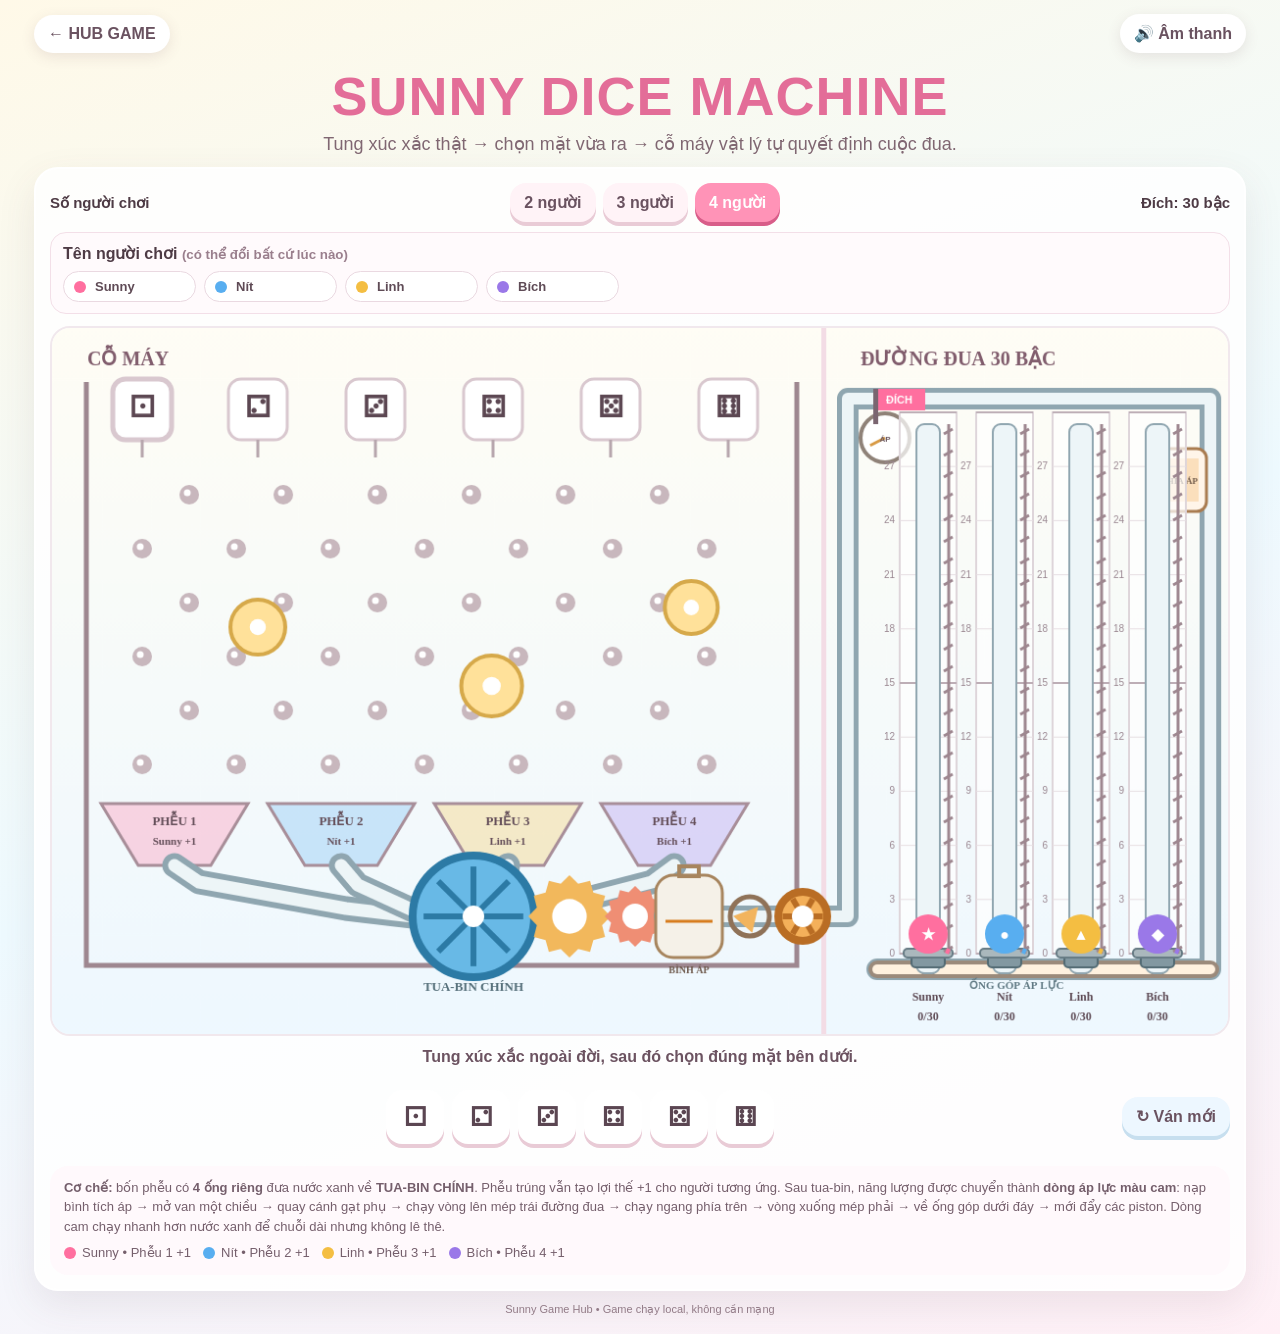
==== commit 5d527238: "Route funnels to central turbine and add long orange pressure loop" ====
--- a/games/sunny-dice-machine/index.html
+++ b/games/sunny-dice-machine/index.html
@@ -48,7 +48,7 @@
     </div>
     <div class="history" id="history"></div>
     <div class="help">
-      <b>Cơ chế:</b> mặt xúc xắc chỉ quyết định vị trí thả viên bi. Mỗi phễu có màu và tên người được lợi: bóng vào đúng phễu sẽ mở van ưu tiên và người đó được thêm <b>+1 bậc</b>, nhưng kết quả vật lý chính vẫn quyết định phần lớn số bậc. Với 3 người, Phễu 4 là <b>TURBO CÂN BẰNG</b> dành +1 cho người đang đứng cuối. Với 2 người, Phễu 1 & 3 thuộc người 1, Phễu 2 & 4 thuộc người 2. Sau đó nước chạy tới tuabin, bơm thủy lực và piston mới đẩy các viên bi lên.
+      <b>Cơ chế:</b> bốn phễu có <b>4 ống riêng</b> đưa nước xanh về <b>TUA-BIN CHÍNH</b>. Phễu trúng vẫn tạo lợi thế +1 cho người tương ứng. Sau tua-bin, năng lượng được chuyển thành <b>dòng áp lực màu cam</b>: nạp bình tích áp → mở van một chiều → quay cánh gạt phụ → chạy vòng lên mép trái đường đua → chạy ngang phía trên → vòng xuống mép phải → về ống góp dưới đáy → mới đẩy các piston. Dòng cam chạy nhanh hơn nước xanh để chuỗi dài nhưng không lê thê.
       <div class="legend" id="legend"></div>
     </div>
   </section>
@@ -149,7 +149,7 @@
   const startXs=[0,92,210,330,450,570,690];
   const jitter=(rng()-.5)*9,side=(rng()-.5)*18;
   const phases=movingBase.map(()=>rng()*Math.PI*2);
-  state.run={seed,rng,phases,collisions:0,energy:0,cup:-1,impact:null,baseMoves:null,moves:null,bonusPlayer:-1,bonusLabel:'',bonusColor:'#f09a44',oldScores:state.scores.slice(),targetScores:null,waterAnnounced:false,gearAnnounced:false,energyAnnounced:false,pumpAnnounced:false,hydraulicAnnounced:false,raceAnnounced:false};
+  state.run={seed,rng,phases,collisions:0,energy:0,cup:-1,impact:null,baseMoves:null,moves:null,bonusPlayer:-1,bonusLabel:'',bonusColor:'#f09a44',oldScores:state.scores.slice(),targetScores:null,waterAnnounced:false,gearAnnounced:false,chamberAnnounced:false,valveAnnounced:false,topAnnounced:false,rightAnnounced:false,hydraulicAnnounced:false,raceAnnounced:false};
   state.marble={x:startXs[die]+jitter,y:78,vx:side,vy:0,r:15,rot:0};
   setDiceEnabled(false);setStatus('Máy đang chạy: viên bi '+dieChars[die]+' đã được thả...');
   beep(620,.07,.035);
@@ -273,32 +273,74 @@
   if(state.phase!=='chain')return;
   state.chainTime+=dt;
   const impact=state.run.impact,boost=1+clamp(impact.speed/900,0,.8)+clamp(state.run.energy/10,0,.6);
+
+  // Nước xanh vào tua-bin: giữ nhịp chậm như bản trước.
   if(state.chainTime>.55&&state.chainTime<6.15&&Math.random()<dt*18){
-    state.particles.push({t:0,d:4.5+Math.random()*1.0,j:(Math.random()-.5)*10,r:6.5+Math.random()*3});
-  }
-  state.particles.forEach(p=>p.t+=dt);state.particles=state.particles.filter(p=>p.t<p.d);
-  if(state.chainTime>4.65){state.turbine+=dt*1.65*boost}
-  if(state.chainTime>5.45){state.gear-=dt*.92*boost}
-  if(state.chainTime>4.75&&!state.run.waterAnnounced){state.run.waterAnnounced=true;setStatus('Nước đã tới tuabin. Guồng nước bắt đầu tích động năng...')}
-  if(state.chainTime>5.65&&!state.run.gearAnnounced){state.run.gearAnnounced=true;setStatus('Tuabin đang kéo bộ bánh răng và trục cam...')}
-  if(state.chainTime>6.45&&!state.run.energyAnnounced){state.run.energyAnnounced=true;setStatus('Động năng đang chạy dọc trục cam tới bơm thủy lực...')}
-  if(state.chainTime>7.75&&!state.run.pumpAnnounced){state.run.pumpAnnounced=true;setStatus('Trục cam đang ép bơm thủy lực. Van ưu tiên '+racers[state.run.bonusPlayer].name+' được mở thêm +1 áp lực...')}
-  if(state.chainTime>8.55&&!state.run.hydraulicAnnounced){state.run.hydraulicAnnounced=true;setStatus('Áp lực nước đang chạy qua ống góp tới các xi-lanh đường đua...')}
-  if(state.chainTime>10.35&&!state.run.raceAnnounced){state.run.raceAnnounced=true;setStatus('Xi-lanh đã nhận áp lực. Piston đang từ từ đẩy các viên bi lên...')}
-  if(state.chainTime>10.35){
-    const q=clamp((state.chainTime-10.35)/2.7,0,1),ease=1-Math.pow(1-q,3);
+    state.particles.push({t:0,d:4.5+Math.random()*1.0,j:(Math.random()-.5)*7,r:6.5+Math.random()*3});
+  }
+  state.particles.forEach(p=>p.t+=dt);
+  state.particles=state.particles.filter(p=>p.t<p.d);
+
+  if(state.chainTime>4.55)state.turbine+=dt*1.75*boost;
+  if(state.chainTime>5.15)state.gear-=dt*1.08*boost;
+
+  if(state.chainTime>4.75&&!state.run.waterAnnounced){
+    state.run.waterAnnounced=true;
+    setStatus('Nước xanh đã tới TUA-BIN CHÍNH. Tua-bin bắt đầu quay và chuyển đổi năng lượng...');
+  }
+  if(state.chainTime>5.45&&!state.run.gearAnnounced){
+    state.run.gearAnnounced=true;
+    setStatus('Tua-bin đang kéo bánh răng. Dòng áp lực màu cam bắt đầu được tạo ra...');
+  }
+  if(state.chainTime>5.95&&!state.run.chamberAnnounced){
+    state.run.chamberAnnounced=true;
+    setStatus('Dòng cam đang nạp BÌNH TÍCH ÁP...');
+  }
+  if(state.chainTime>6.65&&!state.run.valveAnnounced){
+    state.run.valveAnnounced=true;
+    setStatus('Bình áp đã đủ lực — van một chiều mở, cánh gạt phụ bắt đầu quay...');
+  }
+  if(state.chainTime>7.35&&!state.run.topAnnounced){
+    state.run.topAnnounced=true;
+    setStatus('Dòng cam đang chạy nhanh lên mép trái rồi vòng ngang phía trên đường đua...');
+  }
+  if(state.chainTime>8.75&&!state.run.rightAnnounced){
+    state.run.rightAnnounced=true;
+    setStatus('Dòng cam đã tới mép phải, đang chạy xuống bộ phân phối áp lực...');
+  }
+  if(state.chainTime>10.05&&!state.run.hydraulicAnnounced){
+    state.run.hydraulicAnnounced=true;
+    setStatus('Áp lực cam đã về ống góp dưới đáy và đang chia tới từng xi-lanh...');
+  }
+  if(state.chainTime>11.25&&!state.run.raceAnnounced){
+    state.run.raceAnnounced=true;
+    setStatus('Các xi-lanh đã nhận áp lực. Piston đang từ từ đẩy các viên bi lên...');
+  }
+
+  if(state.chainTime>11.25){
+    const q=clamp((state.chainTime-11.25)/2.75,0,1),ease=1-Math.pow(1-q,3);
     for(let p=0;p<state.players;p++)state.visualScores[p]=lerp(state.run.oldScores[p],state.run.targetScores[p],ease);
   }
-  if(state.chainTime>13.45&&!state.resultApplied){
-    state.resultApplied=true;state.scores=state.run.targetScores.slice();state.visualScores=state.scores.slice();
+
+  if(state.chainTime>14.35&&!state.resultApplied){
+    state.resultApplied=true;
+    state.scores=state.run.targetScores.slice();
+    state.visualScores=state.scores.slice();
     const crossed=[];for(let p=0;p<state.players;p++)if(state.scores[p]>=TARGET)crossed.push(p);
     const desc=state.run.moves.map((m,p)=>racers[p].name+' +'+m+(state.run.bonusPlayer===p?' (phễu +1)':'')).join(' • ');
-    state.history.unshift(dieChars[state.die]+' → '+desc);state.history=state.history.slice(0,5);renderHistory();
+    state.history.unshift(dieChars[state.die]+' → '+desc);
+    state.history=state.history.slice(0,5);
+    renderHistory();
     if(crossed.length){
-      let winner=crossed[0];crossed.forEach(p=>{if(state.scores[p]>state.scores[winner])winner=p});
-      state.winner=winner;state.phase='gameover';setStatus('🏆 '+racers[winner].name+' đã lên tới đỉnh! Bấm “Ván mới” để chơi lại.');beep(880,.16,.05);setTimeout(()=>beep(1100,.18,.04),170);
+      let winner=crossed[0];
+      crossed.forEach(p=>{if(state.scores[p]>state.scores[winner])winner=p});
+      state.winner=winner;state.phase='gameover';
+      setStatus('🏆 '+racers[winner].name+' đã lên tới đỉnh! Bấm “Ván mới” để chơi lại.');
+      beep(880,.16,.05);setTimeout(()=>beep(1100,.18,.04),170);
     }else{
-      state.phase='idle';setDiceEnabled(true);setStatus('Kết quả: '+desc+'. Piston đã khóa vị trí. Tung xúc xắc thật cho lượt tiếp theo.');beep(760,.08,.025);
+      state.phase='idle';setDiceEnabled(true);
+      setStatus('Kết quả: '+desc+'. Piston đã khóa vị trí. Tung xúc xắc thật cho lượt tiếp theo.');
+      beep(760,.08,.025);
     }
   }
 }
@@ -310,87 +352,158 @@
   state.players=players;state.scores=[0,0,0,0];state.visualScores=[0,0,0,0];state.phase='idle';state.die=0;state.marble=null;state.round=0;state.history=[];state.winner=null;state.particles=[];state.turbine=0;state.gear=0;state.resultApplied=false;state.missTime=0;
   playerBtns.forEach(b=>b.classList.toggle('active',+b.dataset.players===players));
   renderNameInputs();setDiceEnabled(true);renderHistory();setStatus('Tung xúc xắc ngoài đời, sau đó chọn đúng mặt bên dưới.');
+}
+function pathLength(points){
+  let n=0;for(let i=1;i<points.length;i++)n+=Math.hypot(points[i][0]-points[i-1][0],points[i][1]-points[i-1][1]);return n;
+}
+function pathPoint(points,q){
+  const total=pathLength(points);let d=clamp(q,0,1)*total;
+  for(let i=1;i<points.length;i++){
+    const a=points[i-1],b=points[i],seg=Math.hypot(b[0]-a[0],b[1]-a[1]);
+    if(d<=seg){const t=seg?d/seg:0;return [lerp(a[0],b[0],t),lerp(a[1],b[1],t)]}
+    d-=seg;
+  }
+  return points[points.length-1].slice();
+}
+function strokePartialPath(points,q,color,width,shadow){
+  const total=pathLength(points);let d=clamp(q,0,1)*total;
+  ctx.save();ctx.lineCap='round';ctx.lineJoin='round';ctx.strokeStyle=color;ctx.lineWidth=width;
+  if(shadow){ctx.shadowColor=shadow;ctx.shadowBlur=10}
+  ctx.beginPath();ctx.moveTo(points[0][0],points[0][1]);
+  for(let i=1;i<points.length;i++){
+    const a=points[i-1],b=points[i],seg=Math.hypot(b[0]-a[0],b[1]-a[1]);
+    if(d>=seg){ctx.lineTo(b[0],b[1]);d-=seg}
+    else if(d>0){const t=d/seg;ctx.lineTo(lerp(a[0],b[0],t),lerp(a[1],b[1],t));d=0;break}
+    else break;
+  }
+  ctx.stroke();ctx.restore();
+}
+function drawPipe(points,outer=28,inner=15){
+  ctx.save();ctx.lineCap='round';ctx.lineJoin='round';
+  ctx.strokeStyle='#8fa6b0';ctx.lineWidth=outer;ctx.beginPath();ctx.moveTo(points[0][0],points[0][1]);
+  for(let i=1;i<points.length;i++)ctx.lineTo(points[i][0],points[i][1]);ctx.stroke();
+  ctx.strokeStyle='#edf5f7';ctx.lineWidth=inner;ctx.beginPath();ctx.moveTo(points[0][0],points[0][1]);
+  for(let i=1;i<points.length;i++)ctx.lineTo(points[i][0],points[i][1]);ctx.stroke();ctx.restore();
+}
+function drawPressureChamber(x,y,q){
+  ctx.save();
+  roundRect(x-34,y-42,68,84,18,'#f5f1e8','#a7855e');
+  ctx.lineWidth=4;ctx.strokeStyle='#a7855e';ctx.strokeRect(x-10,y-51,20,10);
+  const fill=clamp(q,0,1),h=65*fill;
+  ctx.beginPath();ctx.roundRect(x-25,y+31-h,50,h,12);ctx.fillStyle='#ef9a34';ctx.fill();
+  ctx.strokeStyle='#d77c1d';ctx.lineWidth=3;ctx.beginPath();ctx.moveTo(x-24,y+5);ctx.lineTo(x+24,y+5);ctx.stroke();
+  ctx.fillStyle='#6d584b';ctx.font='900 10px Trebuchet MS';ctx.textAlign='center';ctx.fillText('BÌNH ÁP',x,y+58);
+  ctx.restore();
+}
+function drawCheckValve(x,y,q){
+  ctx.save();ctx.translate(x,y);
+  ctx.strokeStyle='#8f7258';ctx.lineWidth=5;ctx.beginPath();ctx.arc(0,0,20,0,Math.PI*2);ctx.stroke();
+  ctx.rotate(lerp(-.85,.25,clamp(q,0,1)));ctx.fillStyle='#f2b45d';ctx.beginPath();ctx.moveTo(-11,-13);ctx.lineTo(13,0);ctx.lineTo(-11,13);ctx.closePath();ctx.fill();
+  ctx.restore();
+}
+function drawPressureGauge(x,y,q){
+  ctx.save();ctx.translate(x,y);ctx.fillStyle='#fff';ctx.beginPath();ctx.arc(0,0,25,0,Math.PI*2);ctx.fill();
+  ctx.strokeStyle='#8f8278';ctx.lineWidth=4;ctx.stroke();ctx.strokeStyle='#d89a44';ctx.lineWidth=3;
+  const a=lerp(Math.PI*.85,Math.PI*2.15,clamp(q,0,1));ctx.beginPath();ctx.moveTo(0,0);ctx.lineTo(Math.cos(a)*17,Math.sin(a)*17);ctx.stroke();
+  ctx.fillStyle='#6b5962';ctx.font='900 8px Arial';ctx.textAlign='center';ctx.fillText('ÁP',0,4);ctx.restore();
+}
+function drawDistributor(x,y,q){
+  ctx.save();roundRect(x-28,y-32,56,64,10,'#fff5e9','#a97c50');
+  ctx.fillStyle='#ef9a34';ctx.globalAlpha=.25+.65*clamp(q,0,1);ctx.fillRect(x-20,y-22,40,44);
+  ctx.globalAlpha=1;ctx.fillStyle='#6f5949';ctx.font='900 9px Trebuchet MS';ctx.textAlign='center';ctx.fillText('CHIA ÁP',x,y+4);ctx.restore();
 }
 function drawMachine(){
   ctx.clearRect(0,0,W,H);
   const g=ctx.createLinearGradient(0,0,0,H);g.addColorStop(0,'#fffdf5');g.addColorStop(1,'#eef8ff');ctx.fillStyle=g;ctx.fillRect(0,0,W,H);
   ctx.fillStyle='#f3dce5';ctx.fillRect(785,0,5,H);
   ctx.fillStyle='#815d6d';ctx.font='900 20px Trebuchet MS';ctx.fillText('CỖ MÁY',36,38);ctx.fillText('ĐƯỜNG ĐUA 30 BẬC',825,38);
-  // khung máy
+
   ctx.strokeStyle='#9e8790';ctx.lineWidth=5;ctx.beginPath();ctx.moveTo(35,55);ctx.lineTo(35,650);ctx.lineTo(760,650);ctx.lineTo(760,55);ctx.stroke();
-  // 6 cửa thả
+
   const xs=[92,210,330,450,570,690];
   for(let d=1;d<=6;d++){
     roundRect(xs[d-1]-30,52,60,62,13,'#fff','#d9c8cf');ctx.fillStyle='#5c4752';ctx.font='700 30px Arial';ctx.textAlign='center';ctx.fillText(dieChars[d],xs[d-1],91);
     ctx.strokeStyle='#b7a6ad';ctx.lineWidth=3;ctx.beginPath();ctx.moveTo(xs[d-1],114);ctx.lineTo(xs[d-1],132);ctx.stroke();
   }
   ctx.textAlign='left';
-  // chốt
+
   pegs.forEach(p=>{ctx.beginPath();ctx.arc(p.x,p.y,p.r,0,Math.PI*2);ctx.fillStyle='#c8b7bd';ctx.fill();ctx.beginPath();ctx.arc(p.x-2,p.y-2,p.r*.35,0,Math.PI*2);ctx.fillStyle='#fff';ctx.fill()});
-  // bumper động
   movingBase.forEach((p,i)=>{
     const ph=state.run?state.run.phases[i]:p.phase,cx=p.x+Math.sin((state.simTime||0)*p.speed+ph)*p.amp;
     ctx.beginPath();ctx.arc(cx,p.y,p.r+5,0,Math.PI*2);ctx.fillStyle='#ffe19a';ctx.fill();ctx.strokeStyle='#d6a94a';ctx.lineWidth=4;ctx.stroke();
     ctx.beginPath();ctx.arc(cx,p.y,p.r*.36,0,Math.PI*2);ctx.fillStyle='#fff';ctx.fill();
   });
-  // phễu: màu và tên cho biết ai được +1 nếu bóng rơi vào
+
+  // 4 phễu có màu chủ sở hữu.
   for(let c=0;c<4;c++){
     const x=50+c*170,rule=funnelRule(c),selected=state.phase==='chain'&&state.run&&state.run.cup===c;
-    ctx.save();
-    ctx.globalAlpha=selected?0.55:0.28;ctx.fillStyle=rule.color;
-    ctx.beginPath();ctx.moveTo(x,485);ctx.lineTo(x+150,485);ctx.lineTo(x+112,548);ctx.lineTo(x+38,548);ctx.closePath();ctx.fill();
-    ctx.restore();
+    ctx.save();ctx.globalAlpha=selected?.55:.28;ctx.fillStyle=rule.color;
+    ctx.beginPath();ctx.moveTo(x,485);ctx.lineTo(x+150,485);ctx.lineTo(x+112,548);ctx.lineTo(x+38,548);ctx.closePath();ctx.fill();ctx.restore();
     ctx.strokeStyle=selected?rule.color:'#a88e99';ctx.lineWidth=selected?6:3;
     if(selected){ctx.save();ctx.shadowColor=rule.color;ctx.shadowBlur=14;ctx.stroke();ctx.restore()}else ctx.stroke();
     ctx.fillStyle='#654f5a';ctx.textAlign='center';ctx.font='900 13px Trebuchet MS';ctx.fillText('PHỄU '+(c+1),x+75,507);
     ctx.font='900 11px Trebuchet MS';
-    let label=rule.type==='balance'?'TURBO CUỐI +1':(racers[rule.player].name.length>9?racers[rule.player].name.slice(0,8)+'…':racers[rule.player].name)+' +1';
+    const label=rule.type==='balance'?'TURBO CUỐI +1':(racers[rule.player].name.length>9?racers[rule.player].name.slice(0,8)+'…':racers[rule.player].name)+' +1';
     ctx.fillText(label,x+75,527);
   }
   ctx.textAlign='left';
-  // ống dẫn lớn: viền ngoài + lòng ống sáng để đường nước rõ hơn
+
+  // 4 ống riêng hội tụ vào TUA-BIN CHÍNH.
+  const turbineX=430,turbineY=600;
+  const funnelPaths=[
+    [[125,548],[150,565],[300,592],[368,600]],
+    [[295,548],[312,568],[360,590],[382,600]],
+    [[465,548],[462,570],[448,590],[440,600]],
+    [[635,548],[612,565],[515,590],[492,600]]
+  ];
+  funnelPaths.forEach(p=>drawPipe(p,25,13));
+
   const cup=state.run?state.run.cup:-1;
-  for(let c=0;c<4;c++){
-    const sx=125+c*170,sy=548;
-    ctx.lineCap='round';ctx.lineJoin='round';ctx.strokeStyle='#93a9b5';ctx.lineWidth=30;
-    ctx.beginPath();ctx.moveTo(sx,sy);ctx.lineTo(sx,595);ctx.lineTo(400,595);ctx.stroke();
-    ctx.strokeStyle='#e8f1f5';ctx.lineWidth=17;
-    ctx.beginPath();ctx.moveTo(sx,sy);ctx.lineTo(sx,595);ctx.lineTo(400,595);ctx.stroke();
-  }
-  // tuabin
-  drawWheel(400,595,61,state.turbine,'#68b9e6','#2c7aa5',8);
-  ctx.fillStyle='#536d78';ctx.font='800 13px Trebuchet MS';ctx.textAlign='center';ctx.fillText('TUABIN',400,669);
-  // bánh răng
-  drawGear(525,595,48,state.gear,'#f2b85c');drawGear(610,595,37,-state.gear*1.35,'#ef8e74');
-  ctx.strokeStyle='#8c7b83';ctx.lineWidth=12;ctx.lineCap='round';ctx.beginPath();ctx.moveTo(647,595);ctx.lineTo(760,595);ctx.stroke();
-  // nước: chảy rất chậm trong ống lớn, nhìn thấy rõ đầu dòng nước tiến tới tuabin
   if(state.phase==='chain'&&cup>=0){
-    const sx=125+cup*170;
-    const waterQ=clamp((state.chainTime-.55)/4.55,0,1);
-    ctx.save();ctx.strokeStyle='#49baf0';ctx.lineWidth=13;ctx.lineCap='round';ctx.lineJoin='round';ctx.shadowColor='#8fdcff';ctx.shadowBlur=7;ctx.beginPath();ctx.moveTo(sx,548);
-    if(waterQ<=.18){ctx.lineTo(sx,lerp(548,595,waterQ/.18))}
-    else{ctx.lineTo(sx,595);ctx.lineTo(lerp(sx,400,(waterQ-.18)/.82),595)}
-    ctx.stroke();ctx.restore();
+    const blueQ=clamp((state.chainTime-.55)/4.55,0,1);
+    strokePartialPath(funnelPaths[cup],blueQ,'#49baf0',10,'#8fdcff');
+    const pt=pathPoint(funnelPaths[cup],blueQ);
+    ctx.beginPath();ctx.arc(pt[0],pt[1],8,0,Math.PI*2);ctx.fillStyle='#eafaff';ctx.fill();ctx.strokeStyle='#32a9e1';ctx.lineWidth=3;ctx.stroke();
+
     state.particles.forEach(p=>{
-      const q=clamp(p.t/p.d,0,1);let x,y;
-      if(q<.18){const z=q/.18;x=sx;y=lerp(548,595,z)}
-      else{const z=(q-.18)/.82;x=lerp(sx,400,z);y=595}
-      const px=x+p.j*Math.sin(q*Math.PI);
-      ctx.beginPath();ctx.arc(px,y,p.r,0,Math.PI*2);ctx.fillStyle='#28aeea';ctx.fill();
-      ctx.beginPath();ctx.arc(px-2.2,y-2.2,Math.max(2.2,p.r*.38),0,Math.PI*2);ctx.fillStyle='#e8f9ff';ctx.fill();
+      const q=clamp(p.t/p.d,0,1),pp=pathPoint(funnelPaths[cup],q),wig=p.j*Math.sin(q*Math.PI);
+      ctx.beginPath();ctx.arc(pp[0],pp[1]+wig*.25,p.r*.72,0,Math.PI*2);ctx.fillStyle='#28aeea';ctx.fill();
     });
   }
-  // viên bi
+
+  drawWheel(turbineX,turbineY,62,state.turbine,'#68b9e6','#2c7aa5',8);
+  ctx.fillStyle='#536d78';ctx.font='900 13px Trebuchet MS';ctx.textAlign='center';ctx.fillText('TUA-BIN CHÍNH',turbineX,676);
+
+  // Bánh răng chuyển đổi sang mạch áp lực màu cam.
+  drawGear(528,600,42,state.gear,'#f2b85c');
+  drawGear(595,600,31,-state.gear*1.35,'#ef8e74');
+
+  // Mạch cam chạy dài vòng quanh đường đua: sau tua-bin -> bình áp -> van -> cánh gạt -> lên trái -> ngang trên -> xuống phải -> đáy.
+  const orangeRoute=[[625,600],[735,600],[812,600],[812,72],[1182,72],[1182,654],[842,654]];
+  drawPipe(orangeRoute,22,12);
+
+  const orangeQ=state.phase==='chain'?clamp((state.chainTime-5.55)/4.85,0,1):0;
+  if(orangeQ>0){
+    strokePartialPath(orangeRoute,orangeQ,'#ef982f',9,'#ffc36c');
+    const op=pathPoint(orangeRoute,orangeQ);
+    ctx.beginPath();ctx.arc(op[0],op[1],9,0,Math.PI*2);ctx.fillStyle='#fff0bd';ctx.fill();ctx.strokeStyle='#e1841d';ctx.lineWidth=3;ctx.stroke();
+  }
+
+  const chamberQ=clamp((state.chainTime-5.65)/.9,0,1);
+  drawPressureChamber(650,600,chamberQ);
+  drawCheckValve(712,600,clamp((state.chainTime-6.45)/.45,0,1));
+  drawWheel(766,600,25,state.gear*2.4,'#f4b05a','#b96d24',6);
+  drawPressureGauge(850,112,clamp((state.chainTime-7.1)/1.2,0,1));
+  drawDistributor(1150,155,clamp((state.chainTime-8.65)/.9,0,1));
+
+  // Ống góp cuối cùng chỉ nhận lực sau khi dòng cam đã đi vòng hết.
+  drawHydraulicNetwork(state.phase==='chain'?clamp((state.chainTime-9.95)/1.15,0,1):0);
+
   if(state.marble){
     const b=state.marble;ctx.save();ctx.translate(b.x,b.y);ctx.rotate(b.rot);
     const mg=ctx.createRadialGradient(-5,-7,2,0,0,b.r);mg.addColorStop(0,'#fff6a8');mg.addColorStop(.35,'#ffbd52');mg.addColorStop(1,'#d9772d');
     ctx.fillStyle=mg;ctx.beginPath();ctx.arc(0,0,b.r,0,Math.PI*2);ctx.fill();ctx.strokeStyle='#a85c26';ctx.lineWidth=2;ctx.stroke();ctx.restore();
   }
-  // trục cam dẫn động một bơm thủy lực ở cửa vào màn đua
-  ctx.strokeStyle='#8e7d86';ctx.lineWidth=12;ctx.lineCap='round';ctx.beginPath();ctx.moveTo(647,595);ctx.lineTo(786,595);ctx.stroke();
-  drawHydraulicPump(816,595,state.gear);
-  if(state.phase==='chain'&&state.chainTime>6.35){drawEnergyTransfer(clamp((state.chainTime-6.35)/1.45,0,1))}
-  drawHydraulicNetwork(state.phase==='chain'?clamp((state.chainTime-8.15)/2.15,0,1):0);
 }
 function drawEnergyTransfer(q){
   const x1=647,x2=786,y=595,px=lerp(x1,x2,q);
@@ -411,34 +524,34 @@
   ctx.restore();
 }
 function drawHydraulicNetwork(q){
-  const manifoldY=654,startX=844,endX=1170;
+  const manifoldY=654,startX=842,endX=1182;
   ctx.save();ctx.lineCap='round';ctx.lineJoin='round';
-  ctx.strokeStyle='#8ba4af';ctx.lineWidth=18;ctx.beginPath();ctx.moveTo(842,604);ctx.lineTo(842,manifoldY);ctx.lineTo(endX,manifoldY);ctx.stroke();
-  ctx.strokeStyle='#e8f3f7';ctx.lineWidth=10;ctx.beginPath();ctx.moveTo(842,604);ctx.lineTo(842,manifoldY);ctx.lineTo(endX,manifoldY);ctx.stroke();
+
+  // Ống góp chạy từ phải sang trái vì dòng cam đi xuống mép phải trước.
+  ctx.strokeStyle='#9b8a7b';ctx.lineWidth=18;ctx.beginPath();ctx.moveTo(endX,manifoldY);ctx.lineTo(startX,manifoldY);ctx.stroke();
+  ctx.strokeStyle='#fff1df';ctx.lineWidth=10;ctx.beginPath();ctx.moveTo(endX,manifoldY);ctx.lineTo(startX,manifoldY);ctx.stroke();
+
   for(let p=0;p<state.players;p++){
     const cx=865+p*78+29;
-    ctx.strokeStyle='#8ba4af';ctx.lineWidth=16;ctx.beginPath();ctx.moveTo(cx,manifoldY);ctx.lineTo(cx,642);ctx.stroke();
-    ctx.strokeStyle='#e8f3f7';ctx.lineWidth=8;ctx.beginPath();ctx.moveTo(cx,manifoldY);ctx.lineTo(cx,642);ctx.stroke();
-  }
+    ctx.strokeStyle='#9b8a7b';ctx.lineWidth=16;ctx.beginPath();ctx.moveTo(cx,manifoldY);ctx.lineTo(cx,642);ctx.stroke();
+    ctx.strokeStyle='#fff1df';ctx.lineWidth=8;ctx.beginPath();ctx.moveTo(cx,manifoldY);ctx.lineTo(cx,642);ctx.stroke();
+  }
+
   if(q>0){
-    const total=50+(endX-842),remainTotal=q*total;
-    ctx.strokeStyle='#3db6ec';ctx.lineWidth=9;ctx.shadowColor='#76d5ff';ctx.shadowBlur=9;ctx.beginPath();ctx.moveTo(842,604);
-    let remain=remainTotal;
-    if(remain<=50){ctx.lineTo(842,604+remain)}
-    else{
-      ctx.lineTo(842,manifoldY);remain-=50;
-      ctx.lineTo(Math.min(endX,842+remain),manifoldY);
-    }
-    ctx.stroke();
+    const travel=(endX-startX)*q;
+    ctx.strokeStyle='#ef982f';ctx.lineWidth=9;ctx.shadowColor='#ffc36c';ctx.shadowBlur=9;
+    ctx.beginPath();ctx.moveTo(endX,manifoldY);ctx.lineTo(endX-travel,manifoldY);ctx.stroke();
+
     for(let p=0;p<state.players;p++){
-      const cx=865+p*78+29,branchStart=(cx-842)+50;
-      if(remainTotal>branchStart){
-        const bq=clamp((remainTotal-branchStart)/28,0,1);
+      const cx=865+p*78+29;
+      if(endX-travel<=cx){
+        const bq=clamp((travel-(endX-cx))/32,0,1);
         ctx.beginPath();ctx.moveTo(cx,manifoldY);ctx.lineTo(cx,lerp(manifoldY,642,bq));ctx.stroke();
       }
     }
   }
-  if(state.phase==='chain'&&state.run&&state.run.bonusPlayer>=0&&q>.35){
+
+  if(state.phase==='chain'&&state.run&&state.run.bonusPlayer>=0&&q>.45){
     const p=state.run.bonusPlayer,cx=865+p*78+29,pulse=.55+.45*Math.sin(state.chainTime*7);
     ctx.strokeStyle=racers[p].color;ctx.lineWidth=11;ctx.shadowColor=racers[p].color;ctx.shadowBlur=12+6*pulse;
     ctx.beginPath();ctx.moveTo(cx,manifoldY);ctx.lineTo(cx,636);ctx.stroke();
@@ -475,9 +588,9 @@
     const plateY=ballY+23;
     // Cột nước có áp nằm dưới piston
     ctx.save();ctx.beginPath();ctx.rect(cx-8,plateY+5,16,Math.max(0,bottom+9-(plateY+5)));ctx.clip();
-    const fg=ctx.createLinearGradient(0,plateY,0,bottom);fg.addColorStop(0,'#79d6f4');fg.addColorStop(1,'#249fd8');
+    const fg=ctx.createLinearGradient(0,plateY,0,bottom);fg.addColorStop(0,'#ffd08a');fg.addColorStop(1,'#e98a22');
     ctx.fillStyle=fg;ctx.fillRect(cx-8,plateY+5,16,bottom+10-plateY);
-    if(state.phase==='chain'&&state.chainTime>8.5){
+    if(state.phase==='chain'&&state.chainTime>10.0){
       const pulse=(Math.sin(state.chainTime*8+p)+1)/2;ctx.fillStyle='rgba(255,255,255,'+(0.18+0.32*pulse)+')';
       ctx.fillRect(cx-7,lerp(bottom,plateY+8,pulse),14,9);
     }
@@ -495,8 +608,8 @@
     ctx.fillStyle='#fff';ctx.font='900 16px Arial';ctx.textAlign='center';ctx.fillText(racers[p].icon,cx,ballY+6);
     // Hiện lượng piston đang đẩy trong lượt
     ctx.fillStyle='#5e4b55';ctx.font='900 12px Trebuchet MS';ctx.fillText(racers[p].name,cx,686);ctx.fillText(Math.floor(state.visualScores[p])+'/30',cx,706);
-    if(state.phase==='chain'&&state.chainTime>10.35&&state.run&&state.run.moves){
-      const q=clamp((state.chainTime-10.35)/2.7,0,1);
+    if(state.phase==='chain'&&state.chainTime>11.25&&state.run&&state.run.moves){
+      const q=clamp((state.chainTime-11.25)/2.75,0,1);
       if(q<1){
         ctx.fillStyle=racers[p].color;ctx.font='900 17px Trebuchet MS';ctx.fillText('PISTON +'+state.run.moves[p],cx,Math.max(top+18,ballY-32));
         if(state.run.bonusPlayer===p){
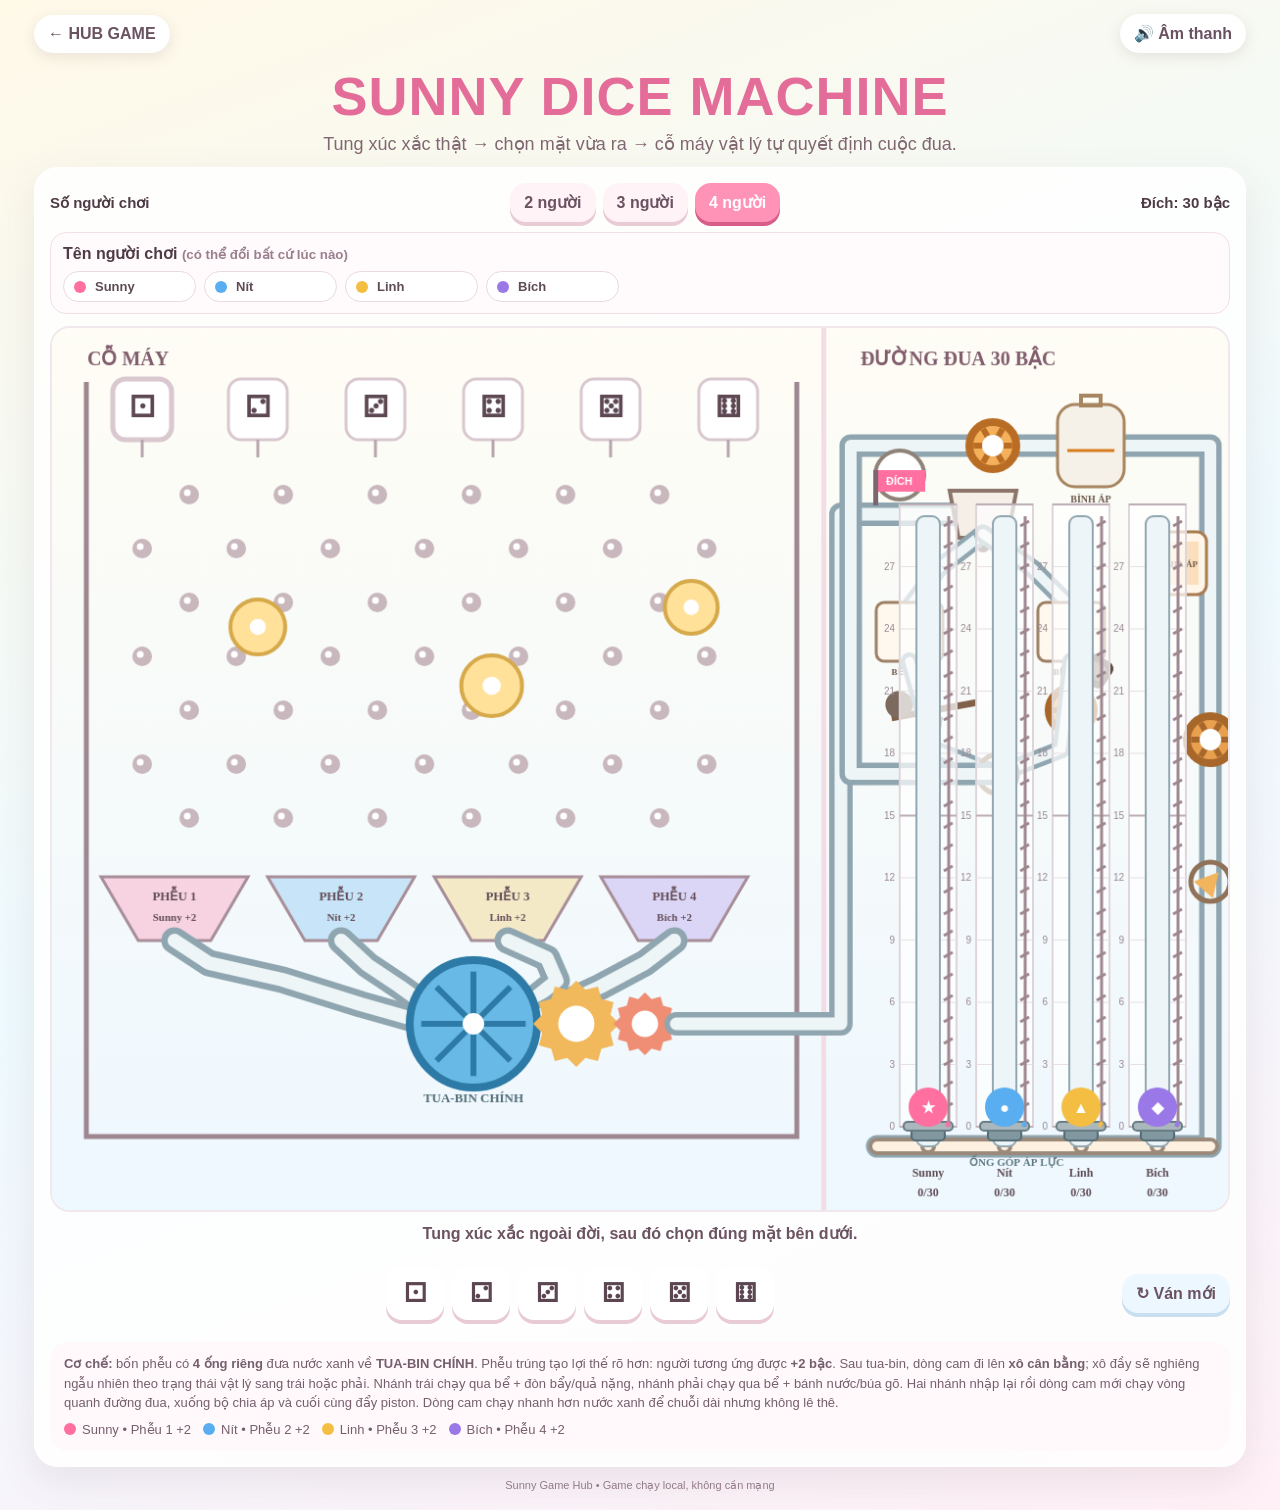
==== commit cb45cb6c: "Make game taller, add bucket branch physics and increase funnel bonus to +2" ====
--- a/games/sunny-dice-machine/index.html
+++ b/games/sunny-dice-machine/index.html
@@ -6,7 +6,12 @@
 <meta name="theme-color" content="#fff3d8">
 <title>Sunny Dice Machine</title>
 <style>
-*{box-sizing:border-box}html,body{margin:0;min-height:100%;font-family:"Trebuchet MS",Arial,sans-serif;color:#4e3b45;background:linear-gradient(160deg,#fff9e8,#eefaff 52%,#fff0f6)}button,a{font:inherit}.app{max-width:1240px;margin:auto;padding:14px}.topbar{display:flex;align-items:center;justify-content:space-between;gap:12px;margin-bottom:8px}.back,.iconbtn{border:0;text-decoration:none;background:#fff;color:#6a5260;border-radius:999px;padding:10px 14px;font-weight:900;box-shadow:0 4px 14px #6c4a5b20;cursor:pointer}.hero{text-align:center;padding:4px 10px 12px}.hero h1{margin:0;color:#e36d98;font-size:clamp(30px,5vw,54px);letter-spacing:1px}.hero p{margin:6px 0 0;color:#806772;font-size:clamp(14px,2vw,18px)}.panel{background:#ffffffdd;border:2px solid #fff;border-radius:24px;box-shadow:0 14px 38px #5f41521a;padding:14px}.setup{display:flex;align-items:center;justify-content:space-between;gap:12px;flex-wrap:wrap;margin-bottom:10px}.setup strong{font-size:15px}.seg{display:flex;gap:7px;flex-wrap:wrap}.namesbox{margin:2px 0 12px;padding:11px 12px;background:#fffafc;border:1px solid #f3dfe8;border-radius:16px}.namesbox strong{display:block;margin-bottom:8px}.namesbox small{font-weight:700;color:#9a7f8d}.nameinputs{display:flex;gap:8px;flex-wrap:wrap}.namefield{display:flex;align-items:center;gap:7px;background:#fff;border:1px solid #ead9e1;border-radius:999px;padding:6px 10px}.namefield i{width:12px;height:12px;border-radius:50%;display:block;flex:none}.namefield input{width:92px;border:0;outline:0;background:transparent;color:#5f4b56;font-weight:900;font-size:13px}.namefield input:focus{color:#d95786}.seg button,.dice button,.reset{border:0;border-radius:16px;background:#fff3f7;color:#6a5260;min-width:48px;padding:10px 14px;font-weight:900;cursor:pointer;box-shadow:0 4px 0 #e9cbd6}.seg button.active{background:#ff93b7;color:#fff;box-shadow:0 4px 0 #d85d89}.seg button:active,.dice button:active,.reset:active{transform:translateY(2px);box-shadow:0 2px 0 #d9bdc8}.canvaswrap{background:#f9fbff;border-radius:20px;overflow:hidden;border:2px solid #f1e8ed}.canvaswrap canvas{display:block;width:100%;height:auto;aspect-ratio:5/3;touch-action:none}.status{display:flex;gap:8px;align-items:center;justify-content:center;min-height:42px;font-weight:900;text-align:center;color:#6c5361}.dicezone{margin-top:12px;display:grid;grid-template-columns:1fr auto;gap:12px;align-items:center}.dice{display:flex;gap:8px;justify-content:center;flex-wrap:wrap}.dice button{font-size:26px;line-height:1;width:58px;height:54px;padding:0;background:#fff;color:#5b4652}.dice button:hover{background:#fff4c8}.dice button:disabled{opacity:.4;cursor:not-allowed}.reset{background:#edf7ff;box-shadow:0 4px 0 #c7dfef}.help{margin-top:12px;font-size:13px;line-height:1.5;color:#755f6c;background:#fff9fc;border-radius:18px;padding:12px 14px}.legend{display:flex;gap:12px;flex-wrap:wrap;margin-top:7px}.dot{display:inline-flex;align-items:center;gap:6px}.dot i{width:12px;height:12px;border-radius:50%;display:inline-block}.history{margin-top:10px;display:flex;gap:7px;flex-wrap:wrap;justify-content:center}.chip{background:#fff;border:1px solid #f0dfe7;border-radius:999px;padding:6px 10px;font-size:12px;font-weight:800}.footer{text-align:center;color:#927b87;font-size:11px;margin:12px 0 4px}@media(max-width:720px){.app{padding:8px}.panel{padding:8px;border-radius:18px}.dicezone{grid-template-columns:1fr}.reset{justify-self:center}.canvaswrap{border-radius:14px}.setup{justify-content:center}.setup>strong{width:100%;text-align:center}.nameinputs{justify-content:center}.namefield input{width:82px}.hero{padding-bottom:8px}.help{font-size:12px}}
+*{box-sizing:border-box}html,body{margin:0;min-height:100%;font-family:"Trebuchet MS",Arial,sans-serif;color:#4e3b45;background:linear-gradient(160deg,#fff9e8,#eefaff 52%,#fff0f6)}button,a{font:inherit}.app{max-width:1240px;margin:auto;padding:14px}.topbar{display:flex;align-items:center;justify-content:space-between;gap:12px;margin-bottom:8px}.back,.iconbtn{border:0;text-decoration:none;background:#fff;color:#6a5260;border-radius:999px;padding:10px 14px;font-weight:900;box-shadow:0 4px 14px #6c4a5b20;cursor:pointer}.hero{text-align:center;padding:4px 10px 12px}.hero h1{margin:0;color:#e36d98;font-size:clamp(30px,5vw,54px);letter-spacing:1px}.hero p{margin:6px 0 0;color:#806772;font-size:clamp(14px,2vw,18px)}.panel{background:#ffffffdd;border:2px solid #fff;border-radius:24px;box-shadow:0 14px 38px #5f41521a;padding:14px}.setup{display:flex;align-items:center;justify-content:space-between;gap:12px;flex-wrap:wrap;margin-bottom:10px}.setup strong{font-size:15px}.seg{display:flex;gap:7px;flex-wrap:wrap}.namesbox{margin:2px 0 12px;padding:11px 12px;background:#fffafc;border:1px solid #f3dfe8;border-radius:16px}.namesbox strong{display:block;margin-bottom:8px}.namesbox small{font-weight:700;color:#9a7f8d}.nameinputs{display:flex;gap:8px;flex-wrap:wrap}.namefield{display:flex;align-items:center;gap:7px;background:#fff;border:1px solid #ead9e1;border-radius:999px;padding:6px 10px}.namefield i{width:12px;height:12px;border-radius:50%;display:block;flex:none}.namefield input{width:92px;border:0;outline:0;background:transparent;color:#5f4b56;font-weight:900;font-size:13px}.namefield input:focus{color:#d95786}.seg button,.dice button,.reset{border:0;border-radius:16px;background:#fff3f7;color:#6a5260;min-width:48px;padding:10px 14px;font-weight:900;cursor:pointer;box-shadow:0 4px 0 #e9cbd6}.seg button.active{background:#ff93b7;color:#fff;box-shadow:0 4px 0 #d85d89}.seg button:active,.dice button:active,.reset:active{transform:translateY(2px);box-shadow:0 2px 0 #d9bdc8}.canvaswrap{background:#f9fbff;border-radius:20px;overflow:hidden;border:2px solid #f1e8ed}.canvaswrap canvas{display:block;width:100%;height:auto;aspect-ratio:4/3;touch-action:none}.status{display:flex;gap:8px;align-items:center;justify-content:center;min-height:42px;font-weight:900;text-align:center;color:#6c5361}.dicezone{margin-top:12px;display:grid;grid-template-columns:1fr auto;gap:12px;align-items:center}.dice{display:flex;gap:8px;justify-content:center;flex-wrap:wrap}.dice button{font-size:26px;line-height:1;width:58px;height:54px;padding:0;background:#fff;color:#5b4652}.dice button:hover{background:#fff4c8}.dice button:disabled{opacity:.4;cursor:not-allowed}.reset{background:#edf7ff;box-shadow:0 4px 0 #c7dfef}.help{margin-top:12px;font-size:13px;line-height:1.5;color:#755f6c;background:#fff9fc;border-radius:18px;padding:12px 14px}.legend{display:flex;gap:12px;flex-wrap:wrap;margin-top:7px}.dot{display:inline-flex;align-items:center;gap:6px}.dot i{width:12px;height:12px;border-radius:50%;display:inline-block}.history{margin-top:10px;display:flex;gap:7px;flex-wrap:wrap;justify-content:center}.chip{background:#fff;border:1px solid #f0dfe7;border-radius:999px;padding:6px 10px;font-size:12px;font-weight:800}.footer{text-align:center;color:#927b87;font-size:11px;margin:12px 0 4px}@media(max-width:720px){
+.app{padding:4px}.topbar{margin-bottom:2px}.back,.iconbtn{padding:7px 10px;font-size:13px}.hero{padding:0 6px 5px}.hero h1{font-size:26px;letter-spacing:.5px}.hero p{margin:2px 0 0;font-size:12px;line-height:1.25}
+.panel{padding:5px;border-radius:14px}.setup{justify-content:center;gap:5px;margin-bottom:5px}.setup>strong{width:auto;text-align:center;font-size:12px}.seg{gap:5px}.seg button{padding:7px 10px;min-width:0;border-radius:12px;font-size:12px}
+.namesbox{margin:0 0 5px;padding:6px 7px;border-radius:12px}.namesbox strong{margin-bottom:4px;font-size:12px}.namesbox small{font-size:10px}.nameinputs{justify-content:center;gap:4px}.namefield{padding:4px 7px;gap:5px}.namefield input{width:64px;font-size:11px}.namefield i{width:9px;height:9px}
+.canvaswrap{border-radius:12px}.status{min-height:30px;font-size:12px;line-height:1.25}.dicezone{grid-template-columns:1fr;gap:5px;margin-top:5px}.dice{gap:5px}.dice button{width:44px;height:40px;font-size:21px}.reset{justify-self:center;padding:7px 12px;font-size:12px}.history{margin-top:5px}.chip{padding:4px 7px;font-size:10px}.help{margin-top:6px;padding:8px;font-size:10px;line-height:1.35}.footer{font-size:9px;margin:5px 0}
+}
 </style>
 </head>
 <body>
@@ -33,7 +38,7 @@
       <strong>Tên người chơi <small>(có thể đổi bất cứ lúc nào)</small></strong>
       <div class="nameinputs" id="nameInputs"></div>
     </div>
-    <div class="canvaswrap"><canvas id="game" width="1200" height="720" aria-label="Cỗ máy xúc xắc vật lý"></canvas></div>
+    <div class="canvaswrap"><canvas id="game" width="1200" height="900" aria-label="Cỗ máy xúc xắc vật lý"></canvas></div>
     <div class="status" id="status">Tung xúc xắc ngoài đời, sau đó chọn đúng mặt bên dưới.</div>
     <div class="dicezone">
       <div class="dice" id="diceButtons">
@@ -48,7 +53,7 @@
     </div>
     <div class="history" id="history"></div>
     <div class="help">
-      <b>Cơ chế:</b> bốn phễu có <b>4 ống riêng</b> đưa nước xanh về <b>TUA-BIN CHÍNH</b>. Phễu trúng vẫn tạo lợi thế +1 cho người tương ứng. Sau tua-bin, năng lượng được chuyển thành <b>dòng áp lực màu cam</b>: nạp bình tích áp → mở van một chiều → quay cánh gạt phụ → chạy vòng lên mép trái đường đua → chạy ngang phía trên → vòng xuống mép phải → về ống góp dưới đáy → mới đẩy các piston. Dòng cam chạy nhanh hơn nước xanh để chuỗi dài nhưng không lê thê.
+      <b>Cơ chế:</b> bốn phễu có <b>4 ống riêng</b> đưa nước xanh về <b>TUA-BIN CHÍNH</b>. Phễu trúng tạo lợi thế rõ hơn: người tương ứng được <b>+2 bậc</b>. Sau tua-bin, dòng cam đi lên <b>xô cân bằng</b>; xô đầy sẽ nghiêng ngẫu nhiên theo trạng thái vật lý sang trái hoặc phải. Nhánh trái chạy qua bể + đòn bẩy/quả nặng, nhánh phải chạy qua bể + bánh nước/búa gõ. Hai nhánh nhập lại rồi dòng cam mới chạy vòng quanh đường đua, xuống bộ chia áp và cuối cùng đẩy piston. Dòng cam chạy nhanh hơn nước xanh để chuỗi dài nhưng không lê thê.
       <div class="legend" id="legend"></div>
     </div>
   </section>
@@ -61,7 +66,7 @@
 const nameInputsEl=document.getElementById('nameInputs'),legendEl=document.getElementById('legend');
 const diceBtns=[...document.querySelectorAll('[data-die]')],playerBtns=[...document.querySelectorAll('[data-players]')];
 const soundBtn=document.getElementById('soundBtn'),resetBtn=document.getElementById('resetBtn');
-const W=1200,H=720,MACHINE_R=780,TARGET=30;
+const W=1200,H=900,MACHINE_R=780,TARGET=30;
 const DEFAULT_NAMES=['Sunny','Nít','Linh','Bích'];
 let savedNames;
 try{savedNames=JSON.parse(localStorage.getItem('sunnyDicePlayerNames')||'null')}catch(e){savedNames=null}
@@ -91,7 +96,7 @@
   ctx.beginPath();ctx.roundRect(x,y,w,h,r);if(fill){ctx.fillStyle=fill;ctx.fill()}if(stroke){ctx.strokeStyle=stroke;ctx.stroke()}
 }
 const pegs=[];
-for(let r=0;r<6;r++){
+for(let r=0;r<7;r++){
   const count=6+(r%2),gap=96,start=92+(r%2?0:48);
   for(let c=0;c<count;c++){const x=start+c*gap;if(x<745)pegs.push({x,y:170+r*55,r:10})}
 }
@@ -120,13 +125,13 @@
   for(let p=0;p<state.players;p++){
     const span=document.createElement('span');span.className='dot';
     const dot=document.createElement('i');dot.style.background=racers[p].color;
-    const name=document.createTextNode((racers[p].name||DEFAULT_NAMES[p])+' • '+playerFunnelText(p)+' +1');
+    const name=document.createTextNode((racers[p].name||DEFAULT_NAMES[p])+' • '+playerFunnelText(p)+' +2');
     span.append(dot,name);legendEl.append(span);
   }
   if(state.players===3){
     const span=document.createElement('span');span.className='dot';
     const dot=document.createElement('i');dot.style.background='#f09a44';
-    const name=document.createTextNode('Phễu 4 TURBO • người cuối +1');
+    const name=document.createTextNode('Phễu 4 TURBO • người cuối +2');
     span.append(dot,name);legendEl.append(span);
   }
 }
@@ -149,19 +154,19 @@
   const startXs=[0,92,210,330,450,570,690];
   const jitter=(rng()-.5)*9,side=(rng()-.5)*18;
   const phases=movingBase.map(()=>rng()*Math.PI*2);
-  state.run={seed,rng,phases,collisions:0,energy:0,cup:-1,impact:null,baseMoves:null,moves:null,bonusPlayer:-1,bonusLabel:'',bonusColor:'#f09a44',oldScores:state.scores.slice(),targetScores:null,waterAnnounced:false,gearAnnounced:false,chamberAnnounced:false,valveAnnounced:false,topAnnounced:false,rightAnnounced:false,hydraulicAnnounced:false,raceAnnounced:false};
+  state.run={seed,rng,phases,collisions:0,energy:0,cup:-1,impact:null,baseMoves:null,moves:null,bonusPlayer:-1,bonusLabel:'',bonusColor:'#f09a44',oldScores:state.scores.slice(),targetScores:null,waterAnnounced:false,gearAnnounced:false,chamberAnnounced:false,valveAnnounced:false,topAnnounced:false,rightAnnounced:false,hydraulicAnnounced:false,raceAnnounced:false,bucketAnnounced:false,branchAnnounced:false,routeSide:null};
   state.marble={x:startXs[die]+jitter,y:78,vx:side,vy:0,r:15,rot:0};
   setDiceEnabled(false);setStatus('Máy đang chạy: viên bi '+dieChars[die]+' đã được thả...');
   beep(620,.07,.035);
 }
 function funnelRule(c){
-  if(state.players===4)return {type:'player',player:c,color:racers[c].color,label:racers[c].name+' +1'};
+  if(state.players===4)return {type:'player',player:c,color:racers[c].color,label:racers[c].name+' +2'};
   if(state.players===3){
-    if(c<3)return {type:'player',player:c,color:racers[c].color,label:racers[c].name+' +1'};
-    return {type:'balance',player:-1,color:'#f09a44',label:'TURBO • người cuối +1'};
+    if(c<3)return {type:'player',player:c,color:racers[c].color,label:racers[c].name+' +2'};
+    return {type:'balance',player:-1,color:'#f09a44',label:'TURBO • người cuối +2'};
   }
   const p=c%2;
-  return {type:'player',player:p,color:racers[p].color,label:racers[p].name+' +1'};
+  return {type:'player',player:p,color:racers[p].color,label:racers[p].name+' +2'};
 }
 function detectCup(x){
   for(let c=0;c<4;c++){
@@ -211,14 +216,14 @@
     const mvx=Math.cos(state.simTime*p.speed+ph)*p.amp*p.speed;
     collideCircle(b,cx,p.y,p.r,mvx,0);
   });
-  if(b.y>505){
+  if(b.y>585){
     const cup=detectCup(b.x);
     if(cup<0){handleMiss();return}
     state.run.cup=cup;
     state.run.impact={x:b.x,y:b.y,vx:b.vx,vy:b.vy,speed:Math.hypot(b.vx,b.vy)};
     beginChain();
   }else if(state.simTime>8){
-    b.y=510;
+    b.y=590;
     const cup=detectCup(b.x);
     if(cup<0){handleMiss();return}
     state.run.cup=cup;
@@ -247,13 +252,13 @@
     bonusPlayer=candidates[0];
   }
   const moves=baseMoves.slice();
-  if(bonusPlayer>=0)moves[bonusPlayer]=Math.min(6,moves[bonusPlayer]+1);
+  if(bonusPlayer>=0)moves[bonusPlayer]=Math.min(7,moves[bonusPlayer]+2);
   r.baseMoves=baseMoves;
   r.bonusPlayer=bonusPlayer;
   r.bonusColor=bonusPlayer>=0?racers[bonusPlayer].color:rule.color;
   r.bonusLabel=rule.type==='balance'
-    ? 'TURBO chọn '+racers[bonusPlayer].name+' +1'
-    : racers[bonusPlayer].name+' +1';
+    ? 'TURBO chọn '+racers[bonusPlayer].name+' +2'
+    : racers[bonusPlayer].name+' +2';
   r.moves=moves;
   r.targetScores=r.oldScores.map((s,p)=>s+(moves[p]||0));
 }
@@ -263,9 +268,9 @@
   computeMoves();
   const rule=funnelRule(state.run.cup);
   if(rule.type==='balance'){
-    setStatus('Bóng vào PHỄU 4 TURBO — van cân bằng ưu tiên '+racers[state.run.bonusPlayer].name+' thêm +1 bậc.');
+    setStatus('Bóng vào PHỄU 4 TURBO — van cân bằng ưu tiên '+racers[state.run.bonusPlayer].name+' thêm +2 bậc.');
   }else{
-    setStatus('Bóng vào PHỄU '+(state.run.cup+1)+' của '+racers[state.run.bonusPlayer].name+' — mở van ưu tiên, tăng áp +1 bậc.');
+    setStatus('Bóng vào PHỄU '+(state.run.cup+1)+' của '+racers[state.run.bonusPlayer].name+' — mở van ưu tiên, tăng áp +2 bậc.');
   }
   beep(180,.12,.03);
 }
@@ -273,61 +278,70 @@
   if(state.phase!=='chain')return;
   state.chainTime+=dt;
   const impact=state.run.impact,boost=1+clamp(impact.speed/900,0,.8)+clamp(state.run.energy/10,0,.6);
-
-  // Nước xanh vào tua-bin: giữ nhịp chậm như bản trước.
+  if(!state.run.routeSide){
+    const signature=Math.floor(Math.abs(impact.x)+Math.abs(impact.vx)*.3+state.run.collisions*7+state.die*11);
+    state.run.routeSide=signature%2===0?'left':'right';
+  }
+
   if(state.chainTime>.55&&state.chainTime<6.15&&Math.random()<dt*18){
     state.particles.push({t:0,d:4.5+Math.random()*1.0,j:(Math.random()-.5)*7,r:6.5+Math.random()*3});
   }
   state.particles.forEach(p=>p.t+=dt);
   state.particles=state.particles.filter(p=>p.t<p.d);
 
-  if(state.chainTime>4.55)state.turbine+=dt*1.75*boost;
-  if(state.chainTime>5.15)state.gear-=dt*1.08*boost;
+  if(state.chainTime>4.65)state.turbine+=dt*1.8*boost;
+  if(state.chainTime>5.25)state.gear-=dt*1.12*boost;
 
   if(state.chainTime>4.75&&!state.run.waterAnnounced){
     state.run.waterAnnounced=true;
-    setStatus('Nước xanh đã tới TUA-BIN CHÍNH. Tua-bin bắt đầu quay và chuyển đổi năng lượng...');
+    setStatus('Nước xanh đã tới TUA-BIN CHÍNH. Tua-bin bắt đầu quay...');
   }
   if(state.chainTime>5.45&&!state.run.gearAnnounced){
     state.run.gearAnnounced=true;
-    setStatus('Tua-bin đang kéo bánh răng. Dòng áp lực màu cam bắt đầu được tạo ra...');
-  }
-  if(state.chainTime>5.95&&!state.run.chamberAnnounced){
+    setStatus('Tua-bin tạo dòng áp lực màu cam và đẩy lên XÔ CÂN BẰNG...');
+  }
+  if(state.chainTime>6.2&&!state.run.bucketAnnounced){
+    state.run.bucketAnnounced=true;
+    setStatus('Xô đang đầy dần... khi đủ nước nó sẽ tự nghiêng sang một phía.');
+  }
+  if(state.chainTime>7.15&&!state.run.branchAnnounced){
+    state.run.branchAnnounced=true;
+    setStatus('Xô đã nghiêng sang '+(state.run.routeSide==='left'?'TRÁI':'PHẢI')+' và đổ vào bể chứa tương ứng...');
+  }
+  if(state.chainTime>8.35&&!state.run.chamberAnnounced){
     state.run.chamberAnnounced=true;
-    setStatus('Dòng cam đang nạp BÌNH TÍCH ÁP...');
-  }
-  if(state.chainTime>6.65&&!state.run.valveAnnounced){
-    state.run.valveAnnounced=true;
-    setStatus('Bình áp đã đủ lực — van một chiều mở, cánh gạt phụ bắt đầu quay...');
-  }
-  if(state.chainTime>7.35&&!state.run.topAnnounced){
+    setStatus(state.run.routeSide==='left'
+      ? 'Bể trái đang kéo đòn bẩy + quả nặng, mở van vòng ngoài...'
+      : 'Bể phải đang quay bánh nước phụ + búa gõ, mở van vòng ngoài...');
+  }
+  if(state.chainTime>9.35&&!state.run.topAnnounced){
     state.run.topAnnounced=true;
-    setStatus('Dòng cam đang chạy nhanh lên mép trái rồi vòng ngang phía trên đường đua...');
-  }
-  if(state.chainTime>8.75&&!state.run.rightAnnounced){
+    setStatus('Dòng cam tăng tốc chạy vòng lên mép trái và ngang phía trên đường đua...');
+  }
+  if(state.chainTime>11.0&&!state.run.rightAnnounced){
     state.run.rightAnnounced=true;
-    setStatus('Dòng cam đã tới mép phải, đang chạy xuống bộ phân phối áp lực...');
-  }
-  if(state.chainTime>10.05&&!state.run.hydraulicAnnounced){
+    setStatus('Dòng cam tới mép phải, chạy xuống bộ chia áp lực...');
+  }
+  if(state.chainTime>12.35&&!state.run.hydraulicAnnounced){
     state.run.hydraulicAnnounced=true;
     setStatus('Áp lực cam đã về ống góp dưới đáy và đang chia tới từng xi-lanh...');
   }
-  if(state.chainTime>11.25&&!state.run.raceAnnounced){
+  if(state.chainTime>13.25&&!state.run.raceAnnounced){
     state.run.raceAnnounced=true;
-    setStatus('Các xi-lanh đã nhận áp lực. Piston đang từ từ đẩy các viên bi lên...');
-  }
-
-  if(state.chainTime>11.25){
-    const q=clamp((state.chainTime-11.25)/2.75,0,1),ease=1-Math.pow(1-q,3);
+    setStatus('Các xi-lanh đã nhận áp lực. Piston bắt đầu đẩy các viên bi lên...');
+  }
+
+  if(state.chainTime>13.25){
+    const q=clamp((state.chainTime-13.25)/2.75,0,1),ease=1-Math.pow(1-q,3);
     for(let p=0;p<state.players;p++)state.visualScores[p]=lerp(state.run.oldScores[p],state.run.targetScores[p],ease);
   }
 
-  if(state.chainTime>14.35&&!state.resultApplied){
+  if(state.chainTime>16.35&&!state.resultApplied){
     state.resultApplied=true;
     state.scores=state.run.targetScores.slice();
     state.visualScores=state.scores.slice();
     const crossed=[];for(let p=0;p<state.players;p++)if(state.scores[p]>=TARGET)crossed.push(p);
-    const desc=state.run.moves.map((m,p)=>racers[p].name+' +'+m+(state.run.bonusPlayer===p?' (phễu +1)':'')).join(' • ');
+    const desc=state.run.moves.map((m,p)=>racers[p].name+' +'+m+(state.run.bonusPlayer===p?' (phễu +2)':'')).join(' • ');
     state.history.unshift(dieChars[state.die]+' → '+desc);
     state.history=state.history.slice(0,5);
     renderHistory();
@@ -412,13 +426,41 @@
   ctx.fillStyle='#ef9a34';ctx.globalAlpha=.25+.65*clamp(q,0,1);ctx.fillRect(x-20,y-22,40,44);
   ctx.globalAlpha=1;ctx.fillStyle='#6f5949';ctx.font='900 9px Trebuchet MS';ctx.textAlign='center';ctx.fillText('CHIA ÁP',x,y+4);ctx.restore();
 }
+function drawTippingBucket(x,y,fill,side,tip){
+  ctx.save();ctx.translate(x,y);
+  const ang=side==='left'?-tip*.55:tip*.55;ctx.rotate(ang);
+  ctx.fillStyle='#f6efe7';ctx.strokeStyle='#8a7568';ctx.lineWidth=4;
+  ctx.beginPath();ctx.moveTo(-34,-24);ctx.lineTo(34,-24);ctx.lineTo(25,24);ctx.lineTo(-25,24);ctx.closePath();ctx.fill();ctx.stroke();
+  const h=40*clamp(fill,0,1);ctx.save();ctx.beginPath();ctx.rect(-24,20-h,48,h);ctx.clip();ctx.fillStyle='#ef9a34';ctx.fillRect(-24,-20,48,40);ctx.restore();
+  ctx.beginPath();ctx.arc(0,32,7,0,Math.PI*2);ctx.fillStyle='#6c5a51';ctx.fill();
+  ctx.restore();
+}
+function drawReservoir(x,y,q,label){
+  ctx.save();roundRect(x-34,y-30,68,60,8,'#fff8ef','#9e8064');
+  ctx.fillStyle='#ef9a34';ctx.globalAlpha=.8;ctx.fillRect(x-27,y+22-44*clamp(q,0,1),54,44*clamp(q,0,1));ctx.globalAlpha=1;
+  ctx.fillStyle='#6d584b';ctx.font='900 9px Trebuchet MS';ctx.textAlign='center';ctx.fillText(label,x,y+44);ctx.restore();
+}
+function drawSeesawMechanism(x,y,q){
+  const a=lerp(-.18,.22,clamp(q,0,1));ctx.save();ctx.translate(x,y);ctx.rotate(a);
+  ctx.strokeStyle='#815f48';ctx.lineWidth=7;ctx.beginPath();ctx.moveTo(-44,0);ctx.lineTo(44,0);ctx.stroke();
+  ctx.fillStyle='#9d7659';ctx.beginPath();ctx.moveTo(-8,8);ctx.lineTo(8,8);ctx.lineTo(0,30);ctx.closePath();ctx.fill();
+  ctx.fillStyle='#7d6a5e';ctx.beginPath();ctx.arc(-34,-12,14,0,Math.PI*2);ctx.fill();
+  ctx.restore();
+}
+function drawHammerMechanism(x,y,q){
+  ctx.save();ctx.translate(x,y);
+  drawWheel(0,0,23,state.gear*3.2,'#f0a14a','#a66728',6);
+  const a=lerp(-1.0,.45,(Math.sin(state.chainTime*8)*.5+.5)*clamp(q,0,1));
+  ctx.rotate(a);ctx.strokeStyle='#735f54';ctx.lineWidth=7;ctx.beginPath();ctx.moveTo(0,0);ctx.lineTo(42,0);ctx.stroke();
+  roundRect(36,-11,23,22,4,'#8d766a','#5f4c44');ctx.restore();
+}
 function drawMachine(){
   ctx.clearRect(0,0,W,H);
   const g=ctx.createLinearGradient(0,0,0,H);g.addColorStop(0,'#fffdf5');g.addColorStop(1,'#eef8ff');ctx.fillStyle=g;ctx.fillRect(0,0,W,H);
   ctx.fillStyle='#f3dce5';ctx.fillRect(785,0,5,H);
   ctx.fillStyle='#815d6d';ctx.font='900 20px Trebuchet MS';ctx.fillText('CỖ MÁY',36,38);ctx.fillText('ĐƯỜNG ĐUA 30 BẬC',825,38);
 
-  ctx.strokeStyle='#9e8790';ctx.lineWidth=5;ctx.beginPath();ctx.moveTo(35,55);ctx.lineTo(35,650);ctx.lineTo(760,650);ctx.lineTo(760,55);ctx.stroke();
+  ctx.strokeStyle='#9e8790';ctx.lineWidth=5;ctx.beginPath();ctx.moveTo(35,55);ctx.lineTo(35,825);ctx.lineTo(760,825);ctx.lineTo(760,55);ctx.stroke();
 
   const xs=[92,210,330,450,570,690];
   for(let d=1;d<=6;d++){
@@ -434,70 +476,98 @@
     ctx.beginPath();ctx.arc(cx,p.y,p.r*.36,0,Math.PI*2);ctx.fillStyle='#fff';ctx.fill();
   });
 
-  // 4 phễu có màu chủ sở hữu.
+  // Phễu hạ thấp để tăng chiều dài đường ống xanh.
   for(let c=0;c<4;c++){
     const x=50+c*170,rule=funnelRule(c),selected=state.phase==='chain'&&state.run&&state.run.cup===c;
     ctx.save();ctx.globalAlpha=selected?.55:.28;ctx.fillStyle=rule.color;
-    ctx.beginPath();ctx.moveTo(x,485);ctx.lineTo(x+150,485);ctx.lineTo(x+112,548);ctx.lineTo(x+38,548);ctx.closePath();ctx.fill();ctx.restore();
+    ctx.beginPath();ctx.moveTo(x,560);ctx.lineTo(x+150,560);ctx.lineTo(x+112,625);ctx.lineTo(x+38,625);ctx.closePath();ctx.fill();ctx.restore();
     ctx.strokeStyle=selected?rule.color:'#a88e99';ctx.lineWidth=selected?6:3;
     if(selected){ctx.save();ctx.shadowColor=rule.color;ctx.shadowBlur=14;ctx.stroke();ctx.restore()}else ctx.stroke();
-    ctx.fillStyle='#654f5a';ctx.textAlign='center';ctx.font='900 13px Trebuchet MS';ctx.fillText('PHỄU '+(c+1),x+75,507);
+    ctx.fillStyle='#654f5a';ctx.textAlign='center';ctx.font='900 13px Trebuchet MS';ctx.fillText('PHỄU '+(c+1),x+75,584);
     ctx.font='900 11px Trebuchet MS';
-    const label=rule.type==='balance'?'TURBO CUỐI +1':(racers[rule.player].name.length>9?racers[rule.player].name.slice(0,8)+'…':racers[rule.player].name)+' +1';
-    ctx.fillText(label,x+75,527);
+    const label=rule.type==='balance'?'TURBO CUỐI +2':(racers[rule.player].name.length>9?racers[rule.player].name.slice(0,8)+'…':racers[rule.player].name)+' +2';
+    ctx.fillText(label,x+75,605);
   }
   ctx.textAlign='left';
 
-  // 4 ống riêng hội tụ vào TUA-BIN CHÍNH.
-  const turbineX=430,turbineY=600;
+  const turbineX=430,turbineY=710;
   const funnelPaths=[
-    [[125,548],[150,565],[300,592],[368,600]],
-    [[295,548],[312,568],[360,590],[382,600]],
-    [[465,548],[462,570],[448,590],[440,600]],
-    [[635,548],[612,565],[515,590],[492,600]]
+    [[125,625],[160,648],[235,665],[315,690],[368,705]],
+    [[295,625],[322,650],[355,672],[380,690],[392,703]],
+    [[465,625],[505,643],[515,666],[490,686],[455,704]],
+    [[635,625],[605,648],[560,672],[515,693],[492,705]]
   ];
-  funnelPaths.forEach(p=>drawPipe(p,25,13));
+  funnelPaths.forEach(p=>drawPipe(p,27,14));
 
   const cup=state.run?state.run.cup:-1;
   if(state.phase==='chain'&&cup>=0){
     const blueQ=clamp((state.chainTime-.55)/4.55,0,1);
-    strokePartialPath(funnelPaths[cup],blueQ,'#49baf0',10,'#8fdcff');
+    strokePartialPath(funnelPaths[cup],blueQ,'#49baf0',11,'#8fdcff');
     const pt=pathPoint(funnelPaths[cup],blueQ);
     ctx.beginPath();ctx.arc(pt[0],pt[1],8,0,Math.PI*2);ctx.fillStyle='#eafaff';ctx.fill();ctx.strokeStyle='#32a9e1';ctx.lineWidth=3;ctx.stroke();
-
     state.particles.forEach(p=>{
       const q=clamp(p.t/p.d,0,1),pp=pathPoint(funnelPaths[cup],q),wig=p.j*Math.sin(q*Math.PI);
       ctx.beginPath();ctx.arc(pp[0],pp[1]+wig*.25,p.r*.72,0,Math.PI*2);ctx.fillStyle='#28aeea';ctx.fill();
     });
   }
 
-  drawWheel(turbineX,turbineY,62,state.turbine,'#68b9e6','#2c7aa5',8);
-  ctx.fillStyle='#536d78';ctx.font='900 13px Trebuchet MS';ctx.textAlign='center';ctx.fillText('TUA-BIN CHÍNH',turbineX,676);
-
-  // Bánh răng chuyển đổi sang mạch áp lực màu cam.
-  drawGear(528,600,42,state.gear,'#f2b85c');
-  drawGear(595,600,31,-state.gear*1.35,'#ef8e74');
-
-  // Mạch cam chạy dài vòng quanh đường đua: sau tua-bin -> bình áp -> van -> cánh gạt -> lên trái -> ngang trên -> xuống phải -> đáy.
-  const orangeRoute=[[625,600],[735,600],[812,600],[812,72],[1182,72],[1182,654],[842,654]];
-  drawPipe(orangeRoute,22,12);
-
-  const orangeQ=state.phase==='chain'?clamp((state.chainTime-5.55)/4.85,0,1):0;
-  if(orangeQ>0){
-    strokePartialPath(orangeRoute,orangeQ,'#ef982f',9,'#ffc36c');
-    const op=pathPoint(orangeRoute,orangeQ);
+  drawWheel(turbineX,turbineY,65,state.turbine,'#68b9e6','#2c7aa5',8);
+  ctx.fillStyle='#536d78';ctx.font='900 13px Trebuchet MS';ctx.textAlign='center';ctx.fillText('TUA-BIN CHÍNH',turbineX,790);
+  drawGear(535,710,44,state.gear,'#f2b85c');drawGear(605,710,32,-state.gear*1.35,'#ef8e74');
+
+  // Dòng cam từ tua-bin lên xô cân bằng.
+  const feedRoute=[[637,710],[730,710],[805,710],[805,190],[950,190]];
+  drawPipe(feedRoute,24,13);
+  const feedQ=state.phase==='chain'?clamp((state.chainTime-5.45)/1.55,0,1):0;
+  if(feedQ>0)strokePartialPath(feedRoute,feedQ,'#ef982f',10,'#ffc36c');
+
+  const bucketFill=clamp((state.chainTime-5.9)/1.1,0,1);
+  const bucketTip=clamp((state.chainTime-7.0)/.55,0,1);
+  const side=state.run&&state.run.routeSide?state.run.routeSide:'left';
+  drawTippingBucket(950,190,bucketFill,side,bucketTip);
+
+  // Hai nhánh vật lý khác nhau.
+  const leftRoute=[[950,210],[905,245],[875,285]];
+  const rightRoute=[[950,210],[1000,245],[1040,285]];
+  drawPipe(leftRoute,19,10);drawPipe(rightRoute,19,10);
+  const branchQ=state.phase==='chain'?clamp((state.chainTime-7.05)/.9,0,1):0;
+  if(side==='left'&&branchQ>0)strokePartialPath(leftRoute,branchQ,'#ef982f',8,'#ffc36c');
+  if(side==='right'&&branchQ>0)strokePartialPath(rightRoute,branchQ,'#ef982f',8,'#ffc36c');
+
+  const tankQ=clamp((state.chainTime-7.5)/1.1,0,1);
+  drawReservoir(875,310,side==='left'?tankQ:0,'BỂ TRÁI');
+  drawReservoir(1040,310,side==='right'?tankQ:0,'BỂ PHẢI');
+  drawSeesawMechanism(900,390,side==='left'?clamp((state.chainTime-8.15)/.8,0,1):0);
+  drawHammerMechanism(1040,390,side==='right'?clamp((state.chainTime-8.15)/.8,0,1):0);
+
+  // Hai nhánh nhập lại tại van chính rồi mới chạy vòng quanh đường đua.
+  const mergeLeft=[[875,340],[900,430],[965,455]];
+  const mergeRight=[[1040,340],[1030,430],[965,455]];
+  drawPipe(mergeLeft,18,9);drawPipe(mergeRight,18,9);
+  const mergeQ=state.phase==='chain'?clamp((state.chainTime-8.35)/.85,0,1):0;
+  if(side==='left'&&mergeQ>0)strokePartialPath(mergeLeft,mergeQ,'#ef982f',8,'#ffc36c');
+  if(side==='right'&&mergeQ>0)strokePartialPath(mergeRight,mergeQ,'#ef982f',8,'#ffc36c');
+  drawCheckValve(965,455,clamp((state.chainTime-9.0)/.4,0,1));
+
+  // Vòng áp lực dài quanh đường đua.
+  const loopRoute=[[965,455],[815,455],[815,120],[1182,120],[1182,835],[842,835]];
+  drawPipe(loopRoute,23,12);
+  const loopQ=state.phase==='chain'?clamp((state.chainTime-9.25)/3.2,0,1):0;
+  if(loopQ>0){
+    strokePartialPath(loopRoute,loopQ,'#ef982f',9,'#ffc36c');
+    const op=pathPoint(loopRoute,loopQ);
     ctx.beginPath();ctx.arc(op[0],op[1],9,0,Math.PI*2);ctx.fillStyle='#fff0bd';ctx.fill();ctx.strokeStyle='#e1841d';ctx.lineWidth=3;ctx.stroke();
   }
 
-  const chamberQ=clamp((state.chainTime-5.65)/.9,0,1);
-  drawPressureChamber(650,600,chamberQ);
-  drawCheckValve(712,600,clamp((state.chainTime-6.45)/.45,0,1));
-  drawWheel(766,600,25,state.gear*2.4,'#f4b05a','#b96d24',6);
-  drawPressureGauge(850,112,clamp((state.chainTime-7.1)/1.2,0,1));
-  drawDistributor(1150,155,clamp((state.chainTime-8.65)/.9,0,1));
-
-  // Ống góp cuối cùng chỉ nhận lực sau khi dòng cam đã đi vòng hết.
-  drawHydraulicNetwork(state.phase==='chain'?clamp((state.chainTime-9.95)/1.15,0,1):0);
+  // Cơ cấu phụ dọc vòng ngoài để không còn khoảng trống.
+  drawPressureGauge(865,150,clamp((state.chainTime-9.6)/.9,0,1));
+  drawWheel(960,120,24,state.gear*2.5,'#f4b05a','#b96d24',6);
+  drawPressureChamber(1060,120,clamp((state.chainTime-10.0)/.9,0,1));
+  drawDistributor(1150,240,clamp((state.chainTime-10.75)/.9,0,1));
+  drawWheel(1182,420,24,-state.gear*2.1,'#e8a04f','#a7672b',6);
+  drawCheckValve(1182,565,clamp((state.chainTime-11.1)/.5,0,1));
+
+  drawHydraulicNetwork(state.phase==='chain'?clamp((state.chainTime-12.15)/1.15,0,1):0);
 
   if(state.marble){
     const b=state.marble;ctx.save();ctx.translate(b.x,b.y);ctx.rotate(b.rot);
@@ -524,29 +594,26 @@
   ctx.restore();
 }
 function drawHydraulicNetwork(q){
-  const manifoldY=654,startX=842,endX=1182;
+  const manifoldY=835,startX=842,endX=1182;
   ctx.save();ctx.lineCap='round';ctx.lineJoin='round';
-
-  // Ống góp chạy từ phải sang trái vì dòng cam đi xuống mép phải trước.
   ctx.strokeStyle='#9b8a7b';ctx.lineWidth=18;ctx.beginPath();ctx.moveTo(endX,manifoldY);ctx.lineTo(startX,manifoldY);ctx.stroke();
   ctx.strokeStyle='#fff1df';ctx.lineWidth=10;ctx.beginPath();ctx.moveTo(endX,manifoldY);ctx.lineTo(startX,manifoldY);ctx.stroke();
 
   for(let p=0;p<state.players;p++){
     const cx=865+p*78+29;
-    ctx.strokeStyle='#9b8a7b';ctx.lineWidth=16;ctx.beginPath();ctx.moveTo(cx,manifoldY);ctx.lineTo(cx,642);ctx.stroke();
-    ctx.strokeStyle='#fff1df';ctx.lineWidth=8;ctx.beginPath();ctx.moveTo(cx,manifoldY);ctx.lineTo(cx,642);ctx.stroke();
+    ctx.strokeStyle='#9b8a7b';ctx.lineWidth=16;ctx.beginPath();ctx.moveTo(cx,manifoldY);ctx.lineTo(cx,818);ctx.stroke();
+    ctx.strokeStyle='#fff1df';ctx.lineWidth=8;ctx.beginPath();ctx.moveTo(cx,manifoldY);ctx.lineTo(cx,818);ctx.stroke();
   }
 
   if(q>0){
     const travel=(endX-startX)*q;
     ctx.strokeStyle='#ef982f';ctx.lineWidth=9;ctx.shadowColor='#ffc36c';ctx.shadowBlur=9;
     ctx.beginPath();ctx.moveTo(endX,manifoldY);ctx.lineTo(endX-travel,manifoldY);ctx.stroke();
-
     for(let p=0;p<state.players;p++){
       const cx=865+p*78+29;
       if(endX-travel<=cx){
         const bq=clamp((travel-(endX-cx))/32,0,1);
-        ctx.beginPath();ctx.moveTo(cx,manifoldY);ctx.lineTo(cx,lerp(manifoldY,642,bq));ctx.stroke();
+        ctx.beginPath();ctx.moveTo(cx,manifoldY);ctx.lineTo(cx,lerp(manifoldY,818,bq));ctx.stroke();
       }
     }
   }
@@ -554,8 +621,8 @@
   if(state.phase==='chain'&&state.run&&state.run.bonusPlayer>=0&&q>.45){
     const p=state.run.bonusPlayer,cx=865+p*78+29,pulse=.55+.45*Math.sin(state.chainTime*7);
     ctx.strokeStyle=racers[p].color;ctx.lineWidth=11;ctx.shadowColor=racers[p].color;ctx.shadowBlur=12+6*pulse;
-    ctx.beginPath();ctx.moveTo(cx,manifoldY);ctx.lineTo(cx,636);ctx.stroke();
-    ctx.fillStyle=racers[p].color;ctx.beginPath();ctx.arc(cx,manifoldY-5,7+2*pulse,0,Math.PI*2);ctx.fill();
+    ctx.beginPath();ctx.moveTo(cx,manifoldY);ctx.lineTo(cx,810);ctx.stroke();
+    ctx.fillStyle=racers[p].color;ctx.beginPath();ctx.arc(cx,manifoldY-8,7+2*pulse,0,Math.PI*2);ctx.fill();
   }
   ctx.restore();
 }
@@ -570,61 +637,60 @@
   ctx.beginPath();ctx.arc(0,0,r*.42,0,Math.PI*2);ctx.fillStyle='#fff';ctx.fill();ctx.restore();
 }
 function drawRace(){
-  const top=86,bottom=638,trackH=bottom-top;
+  const top=180,bottom=815,trackH=bottom-top;
   for(let p=0;p<state.players;p++){
     const x=865+p*78,w=58,cx=x+w/2;
     ctx.fillStyle='#ffffffb5';ctx.fillRect(x,top,w,trackH);
     ctx.strokeStyle='#ded5da';ctx.lineWidth=2;ctx.strokeRect(x,top,w,trackH);
-    for(let s=0;s<=10;s++){
-      const y=bottom-s*(trackH/10);ctx.strokeStyle=s%5===0?'#bdaeb6':'#e7dfe3';ctx.lineWidth=s%5===0?2:1;
+    for(let st=0;st<=10;st++){
+      const y=bottom-st*(trackH/10);ctx.strokeStyle=st%5===0?'#bdaeb6':'#e7dfe3';ctx.lineWidth=st%5===0?2:1;
       ctx.beginPath();ctx.moveTo(x,y);ctx.lineTo(x+w,y);ctx.stroke();
-      if(s<10){ctx.fillStyle='#9a8791';ctx.font='10px Arial';ctx.textAlign='right';ctx.fillText(String(s*3),x-5,y+3)}
+      if(st<10){ctx.fillStyle='#9a8791';ctx.font='10px Arial';ctx.textAlign='right';ctx.fillText(String(st*3),x-5,y+3)}
     }
-    // Xi-lanh thủy lực cố định trong mỗi đường đua
+
     roundRect(cx-12,top+12,24,trackH+8,8,'#edf5f8','#90a6b0');
     const score=clamp(state.visualScores[p],0,TARGET);
     const ballBottom=bottom-20,ballTop=top+27;
     const ballY=lerp(ballBottom,ballTop,score/TARGET);
     const plateY=ballY+23;
-    // Cột nước có áp nằm dưới piston
+
     ctx.save();ctx.beginPath();ctx.rect(cx-8,plateY+5,16,Math.max(0,bottom+9-(plateY+5)));ctx.clip();
     const fg=ctx.createLinearGradient(0,plateY,0,bottom);fg.addColorStop(0,'#ffd08a');fg.addColorStop(1,'#e98a22');
     ctx.fillStyle=fg;ctx.fillRect(cx-8,plateY+5,16,bottom+10-plateY);
-    if(state.phase==='chain'&&state.chainTime>10.0){
+    if(state.phase==='chain'&&state.chainTime>12.3){
       const pulse=(Math.sin(state.chainTime*8+p)+1)/2;ctx.fillStyle='rgba(255,255,255,'+(0.18+0.32*pulse)+')';
       ctx.fillRect(cx-7,lerp(bottom,plateY+8,pulse),14,9);
     }
     ctx.restore();
-    // Piston, bàn nâng và thanh dẫn
+
     ctx.fillStyle='#6f8791';ctx.fillRect(cx-5,plateY+5,10,Math.max(0,bottom+9-(plateY+5)));
     roundRect(cx-17,plateY-1,34,12,4,'#8298a1','#536b74');
     roundRect(cx-25,plateY-8,50,9,4,'#aab8bd','#667b84');
-    // Thanh răng/chốt hãm: giải thích vì sao piston đứng yên giữa các lượt
+
     ctx.strokeStyle='#9e8790';ctx.lineWidth=3;ctx.beginPath();ctx.moveTo(x+w-8,top+12);ctx.lineTo(x+w-8,bottom);ctx.stroke();
     for(let yy=top+22;yy<bottom;yy+=22){ctx.beginPath();ctx.moveTo(x+w-13,yy);ctx.lineTo(x+w-4,yy-5);ctx.stroke()}
     ctx.strokeStyle=racers[p].color;ctx.lineWidth=4;ctx.beginPath();ctx.moveTo(cx+19,plateY-3);ctx.lineTo(x+w-8,plateY-8);ctx.stroke();
-    // Viên bi nằm trực tiếp trên bàn nâng, không còn lơ lửng
+
     ctx.fillStyle=racers[p].color;ctx.beginPath();ctx.arc(cx,ballY,20,0,Math.PI*2);ctx.fill();
     ctx.fillStyle='#fff';ctx.font='900 16px Arial';ctx.textAlign='center';ctx.fillText(racers[p].icon,cx,ballY+6);
-    // Hiện lượng piston đang đẩy trong lượt
-    ctx.fillStyle='#5e4b55';ctx.font='900 12px Trebuchet MS';ctx.fillText(racers[p].name,cx,686);ctx.fillText(Math.floor(state.visualScores[p])+'/30',cx,706);
-    if(state.phase==='chain'&&state.chainTime>11.25&&state.run&&state.run.moves){
-      const q=clamp((state.chainTime-11.25)/2.75,0,1);
+
+    ctx.fillStyle='#5e4b55';ctx.font='900 12px Trebuchet MS';ctx.fillText(racers[p].name,cx,866);ctx.fillText(Math.floor(state.visualScores[p])+'/30',cx,886);
+    if(state.phase==='chain'&&state.chainTime>13.25&&state.run&&state.run.moves){
+      const q=clamp((state.chainTime-13.25)/2.75,0,1);
       if(q<1){
         ctx.fillStyle=racers[p].color;ctx.font='900 17px Trebuchet MS';ctx.fillText('PISTON +'+state.run.moves[p],cx,Math.max(top+18,ballY-32));
         if(state.run.bonusPlayer===p){
-          roundRect(cx-28,Math.max(top+24,ballY-59),56,19,8,'#fff7d7',racers[p].color);
-          ctx.fillStyle=racers[p].color;ctx.font='900 10px Trebuchet MS';ctx.fillText('PHỄU +1',cx,Math.max(top+37,ballY-46));
+          roundRect(cx-30,Math.max(top+24,ballY-59),60,19,8,'#fff7d7',racers[p].color);
+          ctx.fillStyle=racers[p].color;ctx.font='900 10px Trebuchet MS';ctx.fillText('PHỄU +2',cx,Math.max(top+37,ballY-46));
         }
       }
     }
   }
   ctx.textAlign='left';
-  // nhãn cơ cấu thủy lực
-  ctx.fillStyle='#607983';ctx.font='800 11px Trebuchet MS';ctx.fillText('ỐNG GÓP ÁP LỰC',936,674);
-  ctx.fillStyle='#7a6570';ctx.fillRect(838,62,5,36);ctx.fillStyle='#ff6f9f';ctx.fillRect(843,62,48,22);ctx.fillStyle='#fff';ctx.font='900 11px Arial';ctx.fillText('ĐÍCH',851,77);
+  ctx.fillStyle='#607983';ctx.font='800 11px Trebuchet MS';ctx.fillText('ỐNG GÓP ÁP LỰC',936,855);
+  ctx.fillStyle='#7a6570';ctx.fillRect(838,145,5,36);ctx.fillStyle='#ff6f9f';ctx.fillRect(843,145,48,22);ctx.fillStyle='#fff';ctx.font='900 11px Arial';ctx.fillText('ĐÍCH',851,160);
   if(state.winner!==null&&state.phase==='gameover'){
-    ctx.fillStyle='#fff8c6e8';ctx.fillRect(830,280,330,120);ctx.fillStyle='#6b5360';ctx.font='900 28px Trebuchet MS';ctx.textAlign='center';ctx.fillText('🏆 '+racers[state.winner].name+' THẮNG!',995,340);ctx.font='700 15px Trebuchet MS';ctx.fillText('Piston thủy lực đã đưa viên bi tới đích',995,370);ctx.textAlign='left';
+    ctx.fillStyle='#fff8c6e8';ctx.fillRect(830,390,330,120);ctx.fillStyle='#6b5360';ctx.font='900 28px Trebuchet MS';ctx.textAlign='center';ctx.fillText('🏆 '+racers[state.winner].name+' THẮNG!',995,450);ctx.font='700 15px Trebuchet MS';ctx.fillText('Piston thủy lực đã đưa viên bi tới đích',995,480);ctx.textAlign='left';
   }
 }
 function render(){drawMachine();drawRace()}
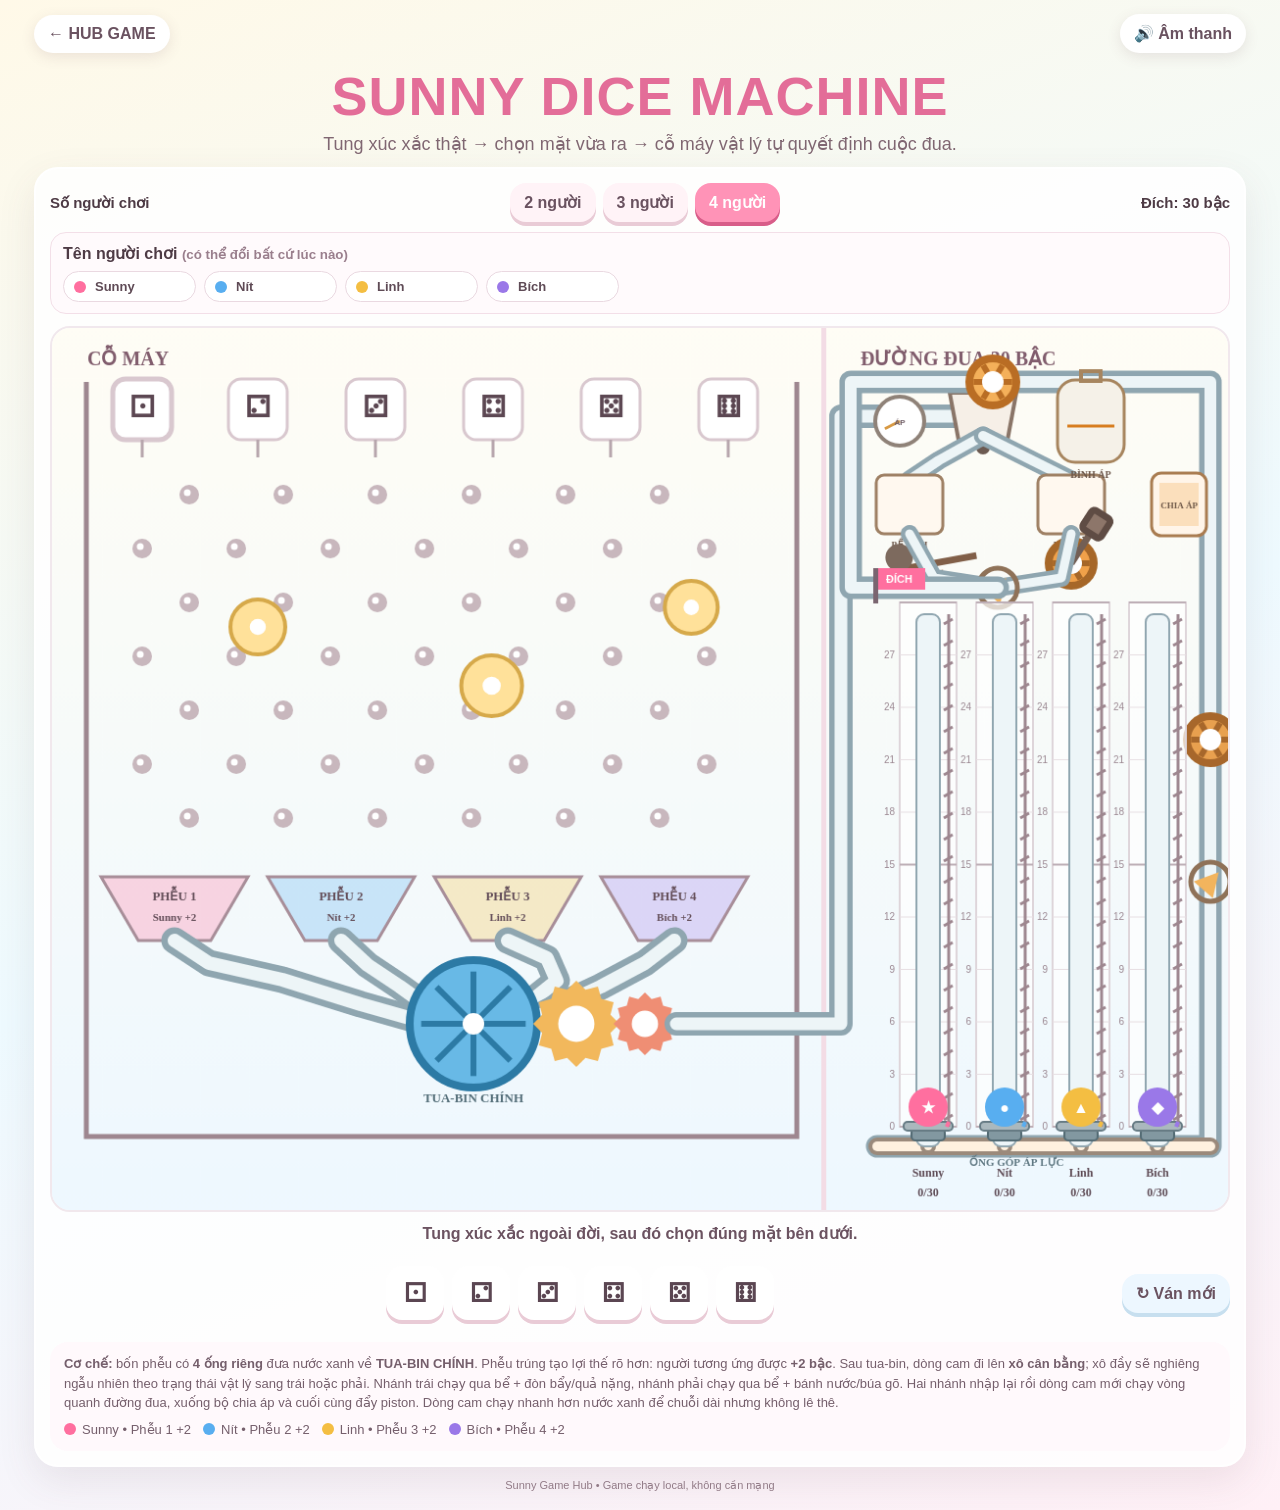
==== commit 97a4da28: "Reposition bucket mechanisms above race lanes" ====
--- a/games/sunny-dice-machine/index.html
+++ b/games/sunny-dice-machine/index.html
@@ -516,7 +516,7 @@
   drawGear(535,710,44,state.gear,'#f2b85c');drawGear(605,710,32,-state.gear*1.35,'#ef8e74');
 
   // Dòng cam từ tua-bin lên xô cân bằng.
-  const feedRoute=[[637,710],[730,710],[805,710],[805,190],[950,190]];
+  const feedRoute=[[637,710],[730,710],[805,710],[805,90],[950,90]];
   drawPipe(feedRoute,24,13);
   const feedQ=state.phase==='chain'?clamp((state.chainTime-5.45)/1.55,0,1):0;
   if(feedQ>0)strokePartialPath(feedRoute,feedQ,'#ef982f',10,'#ffc36c');
@@ -524,33 +524,33 @@
   const bucketFill=clamp((state.chainTime-5.9)/1.1,0,1);
   const bucketTip=clamp((state.chainTime-7.0)/.55,0,1);
   const side=state.run&&state.run.routeSide?state.run.routeSide:'left';
-  drawTippingBucket(950,190,bucketFill,side,bucketTip);
+  drawTippingBucket(950,90,bucketFill,side,bucketTip);
 
   // Hai nhánh vật lý khác nhau.
-  const leftRoute=[[950,210],[905,245],[875,285]];
-  const rightRoute=[[950,210],[1000,245],[1040,285]];
+  const leftRoute=[[950,110],[905,135],[875,155]];
+  const rightRoute=[[950,110],[1000,135],[1040,155]];
   drawPipe(leftRoute,19,10);drawPipe(rightRoute,19,10);
   const branchQ=state.phase==='chain'?clamp((state.chainTime-7.05)/.9,0,1):0;
   if(side==='left'&&branchQ>0)strokePartialPath(leftRoute,branchQ,'#ef982f',8,'#ffc36c');
   if(side==='right'&&branchQ>0)strokePartialPath(rightRoute,branchQ,'#ef982f',8,'#ffc36c');
 
   const tankQ=clamp((state.chainTime-7.5)/1.1,0,1);
-  drawReservoir(875,310,side==='left'?tankQ:0,'BỂ TRÁI');
-  drawReservoir(1040,310,side==='right'?tankQ:0,'BỂ PHẢI');
-  drawSeesawMechanism(900,390,side==='left'?clamp((state.chainTime-8.15)/.8,0,1):0);
-  drawHammerMechanism(1040,390,side==='right'?clamp((state.chainTime-8.15)/.8,0,1):0);
+  drawReservoir(875,180,side==='left'?tankQ:0,'BỂ TRÁI');
+  drawReservoir(1040,180,side==='right'?tankQ:0,'BỂ PHẢI');
+  drawSeesawMechanism(900,240,side==='left'?clamp((state.chainTime-8.15)/.8,0,1):0);
+  drawHammerMechanism(1040,240,side==='right'?clamp((state.chainTime-8.15)/.8,0,1):0);
 
   // Hai nhánh nhập lại tại van chính rồi mới chạy vòng quanh đường đua.
-  const mergeLeft=[[875,340],[900,430],[965,455]];
-  const mergeRight=[[1040,340],[1030,430],[965,455]];
+  const mergeLeft=[[875,210],[900,255],[965,265]];
+  const mergeRight=[[1040,210],[1030,255],[965,265]];
   drawPipe(mergeLeft,18,9);drawPipe(mergeRight,18,9);
   const mergeQ=state.phase==='chain'?clamp((state.chainTime-8.35)/.85,0,1):0;
   if(side==='left'&&mergeQ>0)strokePartialPath(mergeLeft,mergeQ,'#ef982f',8,'#ffc36c');
   if(side==='right'&&mergeQ>0)strokePartialPath(mergeRight,mergeQ,'#ef982f',8,'#ffc36c');
-  drawCheckValve(965,455,clamp((state.chainTime-9.0)/.4,0,1));
+  drawCheckValve(965,265,clamp((state.chainTime-9.0)/.4,0,1));
 
   // Vòng áp lực dài quanh đường đua.
-  const loopRoute=[[965,455],[815,455],[815,120],[1182,120],[1182,835],[842,835]];
+  const loopRoute=[[965,265],[815,265],[815,55],[1182,55],[1182,835],[842,835]];
   drawPipe(loopRoute,23,12);
   const loopQ=state.phase==='chain'?clamp((state.chainTime-9.25)/3.2,0,1):0;
   if(loopQ>0){
@@ -560,10 +560,10 @@
   }
 
   // Cơ cấu phụ dọc vòng ngoài để không còn khoảng trống.
-  drawPressureGauge(865,150,clamp((state.chainTime-9.6)/.9,0,1));
-  drawWheel(960,120,24,state.gear*2.5,'#f4b05a','#b96d24',6);
-  drawPressureChamber(1060,120,clamp((state.chainTime-10.0)/.9,0,1));
-  drawDistributor(1150,240,clamp((state.chainTime-10.75)/.9,0,1));
+  drawPressureGauge(865,95,clamp((state.chainTime-9.6)/.9,0,1));
+  drawWheel(960,55,24,state.gear*2.5,'#f4b05a','#b96d24',6);
+  drawPressureChamber(1060,95,clamp((state.chainTime-10.0)/.9,0,1));
+  drawDistributor(1150,180,clamp((state.chainTime-10.75)/.9,0,1));
   drawWheel(1182,420,24,-state.gear*2.1,'#e8a04f','#a7672b',6);
   drawCheckValve(1182,565,clamp((state.chainTime-11.1)/.5,0,1));
 
@@ -637,7 +637,7 @@
   ctx.beginPath();ctx.arc(0,0,r*.42,0,Math.PI*2);ctx.fillStyle='#fff';ctx.fill();ctx.restore();
 }
 function drawRace(){
-  const top=180,bottom=815,trackH=bottom-top;
+  const top=280,bottom=815,trackH=bottom-top;
   for(let p=0;p<state.players;p++){
     const x=865+p*78,w=58,cx=x+w/2;
     ctx.fillStyle='#ffffffb5';ctx.fillRect(x,top,w,trackH);
@@ -688,7 +688,7 @@
   }
   ctx.textAlign='left';
   ctx.fillStyle='#607983';ctx.font='800 11px Trebuchet MS';ctx.fillText('ỐNG GÓP ÁP LỰC',936,855);
-  ctx.fillStyle='#7a6570';ctx.fillRect(838,145,5,36);ctx.fillStyle='#ff6f9f';ctx.fillRect(843,145,48,22);ctx.fillStyle='#fff';ctx.font='900 11px Arial';ctx.fillText('ĐÍCH',851,160);
+  ctx.fillStyle='#7a6570';ctx.fillRect(838,245,5,36);ctx.fillStyle='#ff6f9f';ctx.fillRect(843,245,48,22);ctx.fillStyle='#fff';ctx.font='900 11px Arial';ctx.fillText('ĐÍCH',851,260);
   if(state.winner!==null&&state.phase==='gameover'){
     ctx.fillStyle='#fff8c6e8';ctx.fillRect(830,390,330,120);ctx.fillStyle='#6b5360';ctx.font='900 28px Trebuchet MS';ctx.textAlign='center';ctx.fillText('🏆 '+racers[state.winner].name+' THẮNG!',995,450);ctx.font='700 15px Trebuchet MS';ctx.fillText('Piston thủy lực đã đưa viên bi tới đích',995,480);ctx.textAlign='left';
   }
